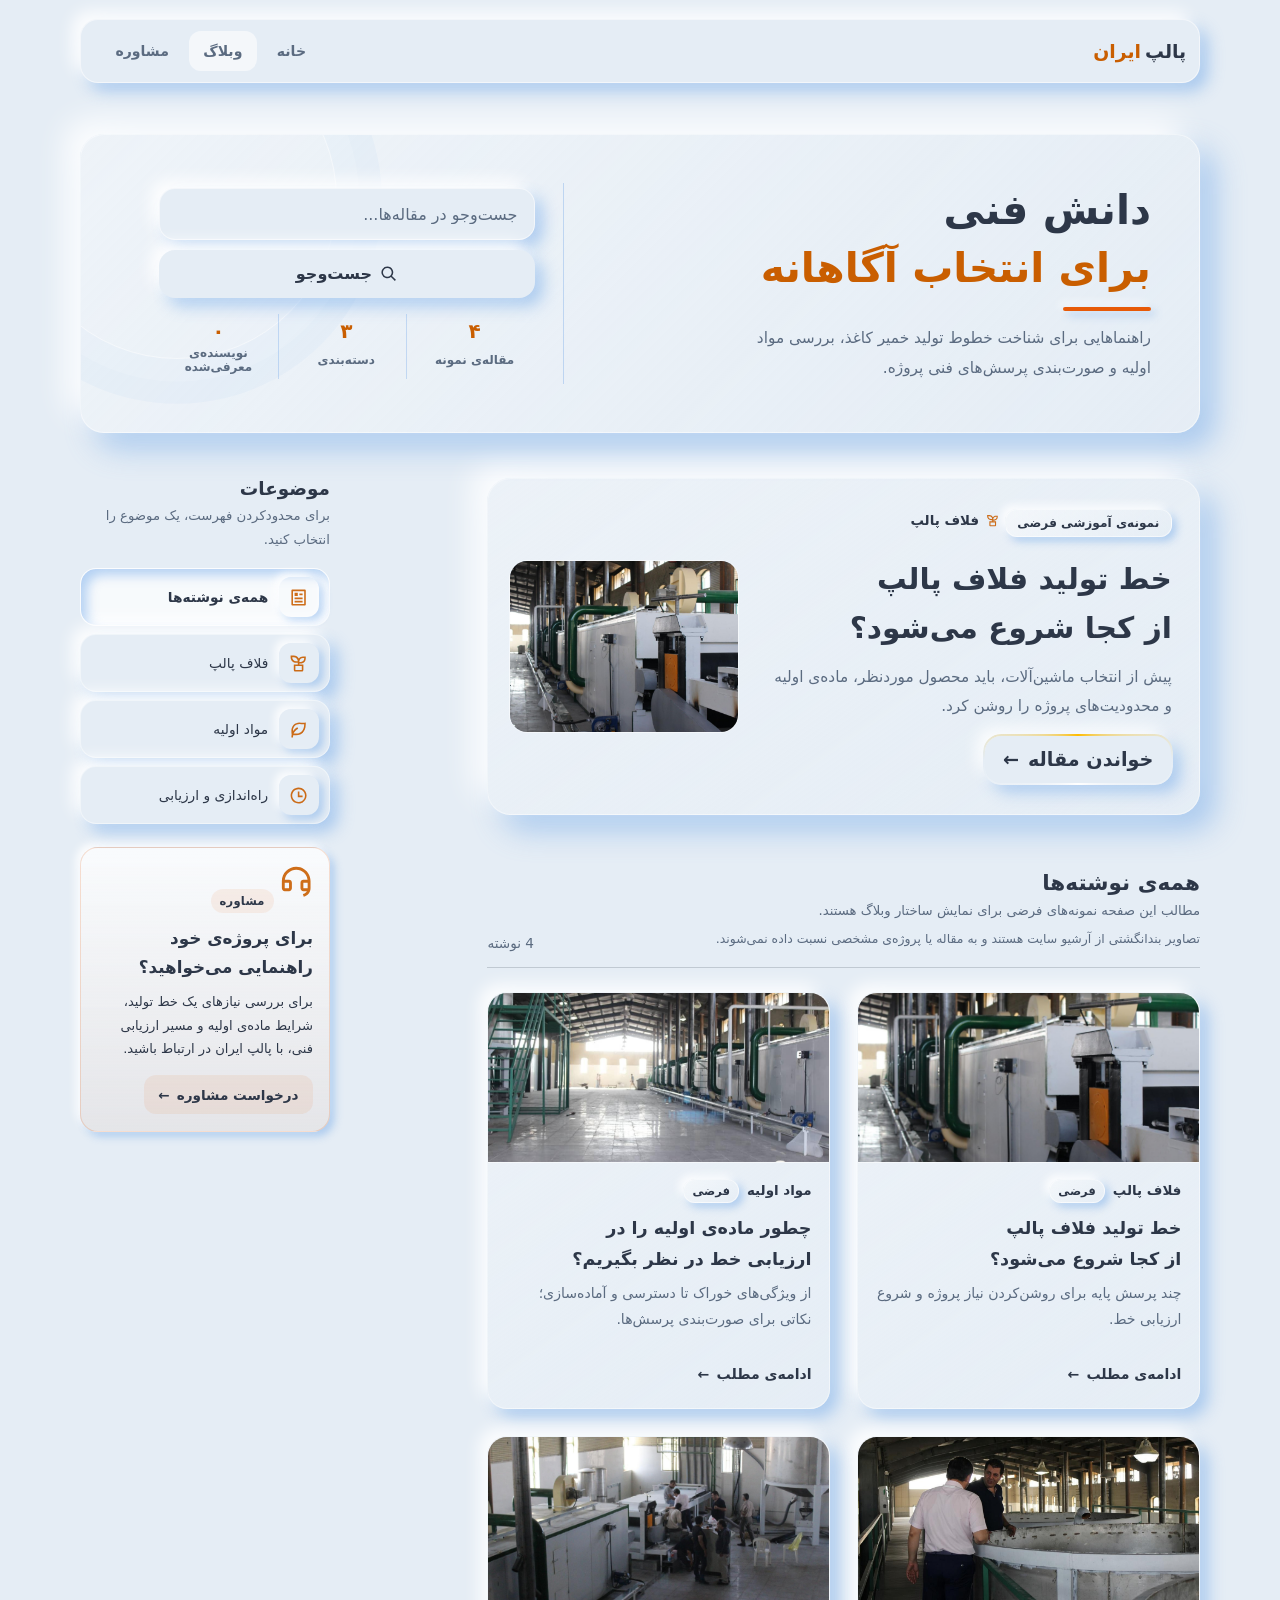
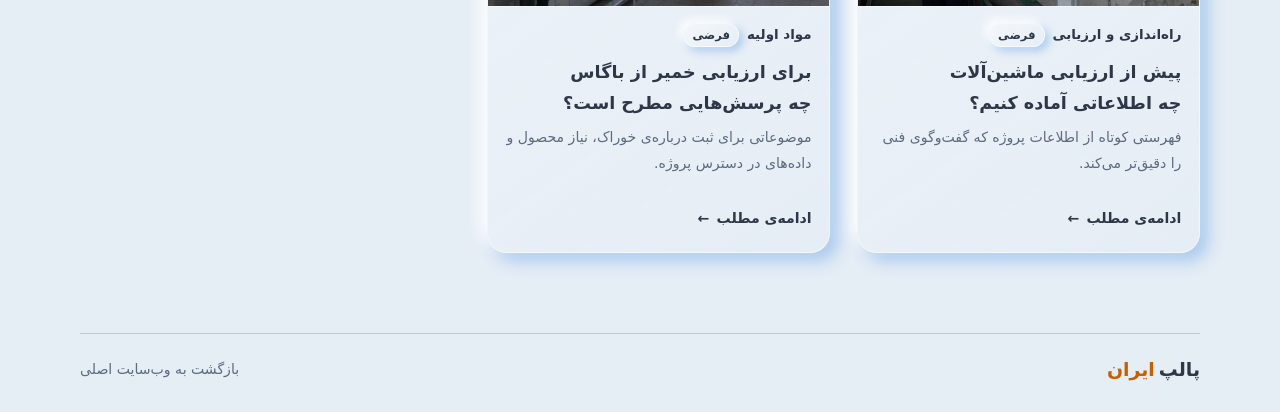
==== blogs.html @ fc4ede9d "feat(blog): hold the article column to a readable measure Accepted variant 3 from impeccable live se" ====
<!doctype html>
<html lang="fa" dir="rtl">
  <head>
    <meta charset="utf-8" />
    <meta name="viewport" content="width=device-width, initial-scale=1" />
    <meta name="theme-color" content="#e5edf5" />
    <meta
      name="description"
      content="راهنماها و نوشته‌های نمونه درباره‌ی خطوط تولید خمیر کاغذ، فلاف پالپ، ماشین‌آلات و مواد اولیه."
    />
    <title>وبلاگ | پالپ ایران</title>
    <link rel="stylesheet" href="css/styles.css" />
    <link rel="stylesheet" href="css/blog.css" />
    <script src="js/blog.js" defer></script>
  </head>
  <body class="blog-page blog-index-page">
    <a class="skip-link" href="#main-content">رفتن به محتوای اصلی</a>
    <header class="blog-header">
      <a class="blog-brand" href="index.html" aria-label="صفحه‌ی اصلی پالپ ایران">
        <span>پالپ</span><strong>ایران</strong>
      </a>
      <nav class="blog-nav" aria-label="منوی وبلاگ">
        <ul>
          <li><a href="index.html">خانه</a></li>
          <li><a href="blogs.html" aria-current="page">وبلاگ</a></li>
          <li><a href="index.html#footer-section">مشاوره</a></li>
        </ul>
      </nav>
    </header>

    <main class="blog-main" id="main-content">
        <div class="blog-shell">
          <section class="blog-hero" aria-labelledby="blog-title">
            <div class="blog-hero-copy">
              <div class="hero-lead">
                <h1 id="blog-title"><span>دانش فنی</span><strong>برای انتخاب آگاهانه</strong></h1>
                <div class="hero-rule" aria-hidden="true"></div>
                <p class="hero-deck">راهنماهایی برای شناخت خطوط تولید خمیر کاغذ، بررسی مواد اولیه و صورت‌بندی پرسش‌های فنی پروژه.</p>
              </div>
              <div class="hero-action">
                <search class="hero-well" aria-label="جست‌وجو در مقاله‌های نمونه">
                  <form id="blog-search-form" action="blogs.html#articles" method="get">
                    <label class="visually-hidden" for="article-search">جست‌وجوی عنوان، موضوع یا واژه‌ی کلیدی</label>
                    <input id="article-search" name="q" type="search" placeholder="جست‌وجو در مقاله‌ها..." autocomplete="off" aria-controls="article-rows" />
                    <button class="hero-search-submit" type="submit">
                      <svg viewBox="0 0 24 24" aria-hidden="true"><path d="M10 2a8 8 0 1 0 4.9 14.32l5.39 5.39 1.42-1.42-5.39-5.39A8 8 0 0 0 10 2Zm0 2a6 6 0 1 1 0 12 6 6 0 0 1 0-12Z"/></svg>
                      <span>جست‌وجو</span>
                    </button>
                  </form>
                </search>
                <ul class="hero-statbar" aria-label="آمار مقاله‌های نمونه">
                  <li class="hero-stat"><strong>۴</strong><span>مقاله‌ی نمونه</span></li>
                  <li class="hero-stat"><strong>۳</strong><span>دسته‌بندی</span></li>
                  <li class="hero-stat"><strong>۰</strong><span>نویسنده‌ی معرفی‌شده</span></li>
                </ul>
              </div>
            </div>
          </section>


          <div class="blog-layout">
            <div class="blog-content-column">
              <article class="featured-post">
                <div class="featured-copy">
                  <span class="sample-label">نمونه‌ی آموزشی فرضی</span>
                  <a class="post-category" href="#articles" data-category-link="fluff">
                    <svg viewBox="0 0 24 24" aria-hidden="true">
                      <path d="M5.99805 2C8.68733 2 11.0224 3.51653 12.1947 5.74104C13.372 4.08252 15.3086 3 17.498 3H20.998V5.5C20.998 9.08985 18.0879 12 14.498 12H12.998V13H17.998V20C17.998 21.1046 17.1026 22 15.998 22H7.99805C6.89348 22 5.99805 21.1046 5.99805 20V13H10.998V11H8.998C5.132 11 1.998 7.86599 1.998 4V2H5.99805ZM15.998 15H7.99805V20H15.998V15ZM18.998 5H17.498C15.0128 5 12.998 7.01472 12.998 9.5V10H14.498C16.9833 10 18.998 7.98528 18.998 5.5V5ZM5.99805 4H3.99805C3.99805 6.76142 6.23662 9 8.998 9H10.998C10.998 6.23858 8.75947 4 5.99805 4Z"/>
                    </svg>
                    فلاف پالپ
                  </a>
                  <h2>
                    <a href="blog.html?article=fluff-start">خط تولید فلاف پالپ از کجا شروع می‌شود؟</a>
                  </h2>
                  <p class="post-excerpt">
                    پیش از انتخاب ماشین‌آلات، باید محصول موردنظر، ماده‌ی اولیه و محدودیت‌های پروژه را روشن کرد.
                  </p>
                  <a class="featured-cta" href="blog.html?article=fluff-start">خواندن مقاله <span aria-hidden="true">←</span></a>
                </div>
                <img
                  class="featured-image"
                  src="media/portfolio.jpg"
                  alt="نمایی از تجهیزات صنعتی در یکی از تصاویر آرشیوی پالپ ایران"
                  width="1536"
                  height="1225"
                  fetchpriority="high"
                  decoding="async"
                />
              </article>

              <section class="article-list" id="articles" aria-labelledby="articles-title">
                <div class="list-heading">
                  <div>
                    <h2 id="articles-title">همه‌ی نوشته‌ها</h2>
                    <p>مطالب این صفحه نمونه‌های فرضی برای نمایش ساختار وبلاگ هستند.</p>
                    <p class="archive-note">تصاویر بندانگشتی از آرشیو سایت هستند و به مقاله یا پروژه‌ی مشخصی نسبت داده نمی‌شوند.</p>
                  </div>
                  <span class="result-count" id="result-count" aria-live="polite">۴ نوشته</span>
                </div>

                <div class="article-grid" id="article-rows">
                  <article class="article-card" data-category="fluff">
                    <div class="article-card-image">
                      <img src="media/portfolio.jpg" alt="" width="1536" height="1225" loading="lazy" decoding="async" />
                    </div>
                    <div class="article-card-copy">
                      <div class="card-meta"><a class="post-category" href="#articles" data-category-link="fluff">فلاف پالپ</a><span class="sample-label">فرضی</span></div>
                      <h3><a href="blog.html?article=fluff-start">خط تولید فلاف پالپ از کجا شروع می‌شود؟</a></h3>
                      <p>چند پرسش پایه برای روشن‌کردن نیاز پروژه و شروع ارزیابی خط.</p>
                      <a class="card-read-link" href="blog.html?article=fluff-start">ادامه‌ی مطلب <span aria-hidden="true">←</span></a>
                    </div>
                  </article>
                  <article class="article-card" data-category="materials">
                    <div class="article-card-image">
                      <img src="media/portfolio3.jpg" alt="" width="1080" height="720" loading="lazy" decoding="async" />
                    </div>
                    <div class="article-card-copy">
                      <div class="card-meta"><a class="post-category" href="#articles" data-category-link="materials">مواد اولیه</a><span class="sample-label">فرضی</span></div>
                      <h3><a href="blog.html?article=feedstock">چطور ماده‌ی اولیه را در ارزیابی خط در نظر بگیریم؟</a></h3>
                      <p>از ویژگی‌های خوراک تا دسترسی و آماده‌سازی؛ نکاتی برای صورت‌بندی پرسش‌ها.</p>
                      <a class="card-read-link" href="blog.html?article=feedstock">ادامه‌ی مطلب <span aria-hidden="true">←</span></a>
                    </div>
                  </article>
                  <article class="article-card" data-category="planning">
                    <div class="article-card-image">
                      <img src="media/portfolio2.jpg" alt="" width="1536" height="1024" loading="lazy" decoding="async" />
                    </div>
                    <div class="article-card-copy">
                      <div class="card-meta"><a class="post-category" href="#articles" data-category-link="planning">راه‌اندازی و ارزیابی</a><span class="sample-label">فرضی</span></div>
                      <h3><a href="blog.html?article=evaluation">پیش از ارزیابی ماشین‌آلات چه اطلاعاتی آماده کنیم؟</a></h3>
                      <p>فهرستی کوتاه از اطلاعات پروژه که گفت‌وگوی فنی را دقیق‌تر می‌کند.</p>
                      <a class="card-read-link" href="blog.html?article=evaluation">ادامه‌ی مطلب <span aria-hidden="true">←</span></a>
                    </div>
                  </article>
                  <article class="article-card" data-category="materials">
                    <div class="article-card-image">
                      <img src="media/portfolio-teamwork.jpg" alt="" width="1837" height="1225" loading="lazy" decoding="async" />
                    </div>
                    <div class="article-card-copy">
                      <div class="card-meta"><a class="post-category" href="#articles" data-category-link="materials">مواد اولیه</a><span class="sample-label">فرضی</span></div>
                      <h3><a href="blog.html?article=bagasse">برای ارزیابی خمیر از باگاس چه پرسش‌هایی مطرح است؟</a></h3>
                      <p>موضوعاتی برای ثبت درباره‌ی خوراک، نیاز محصول و داده‌های در دسترس پروژه.</p>
                      <a class="card-read-link" href="blog.html?article=bagasse">ادامه‌ی مطلب <span aria-hidden="true">←</span></a>
                    </div>
                  </article>
                </div>
                <p class="empty-results" id="empty-results" hidden>مقاله‌ای با این عبارت و موضوع پیدا نشد. عبارت جست‌وجو یا دسته‌بندی را تغییر دهید.</p>
              </section>
            </div>

            <aside class="topic-rail" aria-labelledby="topics-title">
              <h2 id="topics-title">موضوعات</h2>
              <p class="topic-intro">برای محدودکردن فهرست، یک موضوع را انتخاب کنید.</p>
              <div class="topic-options" role="group" aria-label="فیلتر موضوعی نوشته‌ها">
                <button class="topic-option is-active" type="button" data-filter="all" aria-pressed="true">
                  <span class="topic-icon"><svg viewBox="0 0 24 24" aria-hidden="true"><path d="M20 22H4C3.44772 22 3 21.5523 3 21V3C3 2.44772 3.44772 2 4 2H20C20.5523 2 21 2.44772 21 3V21C21 21.5523 20.5523 22 20 22ZM19 20V4H5V20H19ZM7 6H11V10H7V6ZM7 12H17V14H7V12ZM7 16H17V18H7V16ZM13 7H17V9H13V7Z"/></svg></span>
                  <span>همه‌ی نوشته‌ها</span>
                </button>
                <button class="topic-option" type="button" data-filter="fluff" aria-pressed="false">
                  <span class="topic-icon"><svg viewBox="0 0 24 24" aria-hidden="true"><path d="M5.99805 2C8.68733 2 11.0224 3.51653 12.1947 5.74104C13.372 4.08252 15.3086 3 17.498 3H20.998V5.5C20.998 9.08985 18.0879 12 14.498 12H12.998V13H17.998V20C17.998 21.1046 17.1026 22 15.998 22H7.99805C6.89348 22 5.99805 21.1046 5.99805 20V13H10.998V11H8.998C5.132 11 1.998 7.86599 1.998 4V2H5.99805ZM15.998 15H7.99805V20H15.998V15ZM18.998 5H17.498C15.0128 5 12.998 7.01472 12.998 9.5V10H14.498C16.9833 10 18.998 7.98528 18.998 5.5V5ZM5.99805 4H3.99805C3.99805 6.76142 6.23662 9 8.998 9H10.998C10.998 6.23858 8.75947 4 5.99805 4Z"/></svg></span>
                  <span>فلاف پالپ</span>
                </button>
                <button class="topic-option" type="button" data-filter="materials" aria-pressed="false">
                  <span class="topic-icon"><svg viewBox="0 0 24 24" aria-hidden="true"><path d="M20.998 3V5C20.998 14.6274 15.6255 19 8.99805 19L5.24077 18.9999C5.0786 19.912 4.99805 20.907 4.99805 22H2.99805C2.99805 20.6373 3.11376 19.3997 3.34381 18.2682C3.1133 16.9741 2.99805 15.2176 2.99805 13C2.99805 7.47715 7.4752 3 12.998 3C14.998 3 16.998 4 20.998 3ZM12.998 5C8.57977 5 4.99805 8.58172 4.99805 13C4.99805 13.3624 5.00125 13.7111 5.00759 14.0459C6.26198 12.0684 8.09902 10.5048 10.5019 9.13176L11.4942 10.8682C8.6393 12.4996 6.74554 14.3535 5.77329 16.9998L8.99805 17C15.0132 17 18.8692 13.0269 18.9949 5.38766C17.6229 5.52113 16.3481 5.436 14.7754 5.20009C13.6243 5.02742 13.3988 5 12.998 5Z"/></svg></span>
                  <span>مواد اولیه</span>
                </button>
                <button class="topic-option" type="button" data-filter="planning" aria-pressed="false">
                  <span class="topic-icon"><svg viewBox="0 0 24 24" aria-hidden="true"><path d="M12 22C6.47715 22 2 17.5228 2 12C2 6.47715 6.47715 2 12 2C17.5228 2 22 6.47715 22 12C22 17.5228 17.5228 22 12 22ZM12 20C16.4183 20 20 16.4183 20 12C20 7.58172 16.4183 4 12 4C7.58172 4 4 7.58172 4 12C4 16.4183 7.58172 20 12 20ZM13 12H17V14H11V7H13V12Z"/></svg></span>
                  <span>راه‌اندازی و ارزیابی</span>
                </button>
              </div>
              <label class="mobile-topic-label" for="mobile-topic-filter">انتخاب موضوع</label>
              <select class="mobile-topic-filter" id="mobile-topic-filter">
                <option value="all">همه‌ی نوشته‌ها</option>
                <option value="fluff">فلاف پالپ</option>
                <option value="materials">مواد اولیه</option>
                <option value="planning">راه‌اندازی و ارزیابی</option>
              </select>
              <section class="rail-note rail-cta" aria-labelledby="rail-cta-title">
                <svg class="rail-icon" viewBox="0 0 24 24" aria-hidden="true">
                  <path d="M22 17.0022C21.999 19.8731 19.9816 22.2726 17.2872 22.8616L16.6492 20.9476C17.8532 20.7511 18.8765 20.0171 19.4649 19H17C15.8954 19 15 18.1046 15 17V13C15 11.8954 15.8954 11 17 11H19.9381C19.446 7.05369 16.0796 4 12 4C7.92038 4 4.55399 7.05369 4.06189 11H7C8.10457 11 9 11.8954 9 13V17C9 18.1046 8.10457 19 7 19H4C2.89543 19 2 18.1046 2 17V12C2 6.47715 6.47715 2 12 2C17.5228 2 22 6.47715 22 12V12.9987V13V17V17.0013V17.0022ZM20 17V13H17V17H20ZM4 13V17H7V13H4Z"/>
                </svg>
                <span class="rail-kicker">مشاوره</span>
                <h3 id="rail-cta-title">برای پروژه‌ی خود راهنمایی می‌خواهید؟</h3>
                <p>برای بررسی نیازهای یک خط تولید، شرایط ماده‌ی اولیه و مسیر ارزیابی فنی، با پالپ ایران در ارتباط باشید.</p>
                <a class="rail-cta-link" href="index.html#footer-section">درخواست مشاوره <span aria-hidden="true">←</span></a>
              </section>
            </aside>
          </div>
        </div>
      
    </main>

    <footer class="blog-footer">
      <a class="blog-brand" href="index.html"><span>پالپ</span><strong>ایران</strong></a>
      <a href="index.html">بازگشت به وب‌سایت اصلی</a>
    </footer>
  </body>
</html>
---- css/styles.css ----
@font-face {
  font-family: "Vazirmatn Variable";
  font-style: normal;
  font-display: swap;
  font-weight: 400;
  src: url("../fonts/Vazirmatn-Regular.woff2") format("woff2");
}
@font-face {
  font-family: "Vazirmatn Variable";
  font-style: normal;
  font-display: swap;
  font-weight: 500;
  src: url("../fonts/Vazirmatn-Medium.woff2") format("woff2");
}
@font-face {
  font-family: "Vazirmatn Variable";
  font-style: normal;
  font-display: swap;
  font-weight: 600;
  src: url("../fonts/Vazirmatn-SemiBold.woff2") format("woff2");
}
@font-face {
  font-family: "Vazirmatn Variable";
  font-style: normal;
  font-display: swap;
  font-weight: 700;
  src: url("../fonts/Vazirmatn-Bold.woff2") format("woff2");
}
@font-face {
  font-family: "Vazirmatn Variable";
  font-style: normal;
  font-display: swap;
  font-weight: 800;
  src: url("../fonts/Vazirmatn-ExtraBold.woff2") format("woff2");
}

@property --ai-angle {
  syntax: "<angle>";
  initial-value: 0deg;
  inherits: false;
}

:root {
  --bg: #e5edf5;
  --shadow-dark: rgba(95, 157, 231, 0.45);
  --shadow-light: rgba(255, 255, 255, 0.9);
  --text-primary: #2d3748;
  --text-secondary: #5b6b80;
  --accent-darken: #c95e00;
  --accent: #e75a08;
  --radius: 24px;
  --transition: 0.4s ease-in-out;
  --raised: -8px -8px 16px var(--shadow-light), 8px 8px 16px var(--shadow-dark);
  --hero: -15px -15px 30px var(--shadow-light), 15px 15px 30px var(--shadow-dark);
  --subtle: -4px -4px 8px var(--shadow-light), 4px 4px 8px var(--shadow-dark);
  --pressed: inset 6px 6px 12px var(--shadow-dark), inset -6px -6px 12px var(--shadow-light);
  --pressed-deep:
    inset 10px 10px 20px var(--shadow-dark), inset -10px -10px 20px var(--shadow-light);
  --morph-open-dur: 450ms;
  --morph-close-dur: 350ms;
  --morph-ease: cubic-bezier(0.16, 1, 0.3, 1);
  --morph-close-ease: cubic-bezier(0.22, 1, 0.36, 1);
  --tl-path-len: 678;
  color-scheme: light;
  font-family: "Vazirmatn Variable", system-ui, sans-serif;
  font-size: 16px;
  font-weight: 400;
  background-color: var(--bg);
}


*,
*::before,
*::after {
  box-sizing: border-box;
}
html {
  height: 100%;
}
h1, h2, h3, p, figure {
  margin: 0;
}
img {
  max-width: 100%;
}
button,
input {
  font: inherit;
}

:focus-visible {
  outline: 2px solid var(--accent);
  outline-offset: 2px;
}

body {
  display: flex;
  flex-direction: column;
  height: 100dvh;
  timeline-scope:
    --services-track, --section-landing, --section-services, --section-products,
    --section-projects, --section-footer;
  color: var(--text-primary);
  margin: 0;
  overflow: hidden;
}

main {
  container-type: inline-size;
  container-name: main-container;
  overflow-y: scroll;
  scroll-snap-type: y proximity;
  scroll-behavior: smooth;
  display: flex;
  flex-direction: column;
  flex-wrap: nowrap;
  width: 100%;
  scrollbar-color: var(--accent-darken) transparent;
  scroll-padding-block: 3rem;
  align-items: center;
}

h1 {
  font-size: clamp(2.4rem, 4vw, 3.75rem);
  line-height: 1.2;
  text-wrap: balance;
}

h2 {
  font-size: clamp(2.2rem, 2.8vw, 4.1rem);
  text-align: center;
  text-wrap: balance;
}

h3 {
  font-size: 1.07rem;
  margin-bottom: 0;
  color: var(--text-primary);
  font-weight: 700;
}

p {
  line-height: 1.9;
  color: var(--text-secondary);
  text-wrap: pretty;
  font-size: 0.95rem;
}


header {
  position: fixed;
  top: 1.3rem;
  left: 50%;
  transform: translateX(-50%);
  z-index: 10;
}

nav {
  display: flex;
  background-color: var(--bg);
  border-radius: 40px;
  box-shadow: var(--raised);
  border: 2px solid rgba(255, 255, 255, 0.4);
  align-items: center;
  padding: 0.3rem 0.6rem;
}
nav ul {
  display: flex;
  list-style: none;
  margin: 0;
  padding: 0;
  gap: 0.25rem;
}

nav a {
  text-decoration: none;
  color: var(--text-secondary);
  white-space: nowrap;
  font-weight: bold;
  font-size: 0.85rem;
  padding: 0.6rem 1.2rem;
  border-radius: 30px;
  transition: var(--transition);
  display: block;
  position: relative;
}
nav a:hover,
nav a:focus-visible {
  color: var(--accent-darken);
  background: rgba(255, 255, 255, 0.45);
  box-shadow: inset 0 0 0 1px rgba(255, 255, 255, 0.35);
}

#landing {
  view-timeline-name: --section-landing;
}
#services {
  view-timeline-name: --section-services;
}
#products {
  view-timeline-name: --section-products;
}
#footer-section {
  view-timeline-name: --section-footer;
}

@supports (animation-timeline: view()) {
  nav a {
    animation: nav-active 1s linear both;
    animation-timeline: var(--section-timeline);
    animation-range: entry 45% exit 0%;
  }
}

@keyframes nav-active {
  0% {
    color: var(--text-secondary);
    box-shadow: none;
  }
  1% {
    color: var(--accent);
    box-shadow: var(--pressed);
  }
  99% {
    color: var(--accent);
    box-shadow: var(--pressed);
  }
  100% {
    color: var(--text-secondary);
    box-shadow: none;
  }
}

main > section,
main > footer {
  display: flex;
  width: min(92vw, 980px);
  scroll-snap-align: start;
  box-sizing: border-box;
  gap: 2.8rem;
  min-height: 100svh;
  padding: 3rem 1.8rem 2.5rem;
  margin: 0 auto;
  flex-shrink: 0;
  content-visibility: auto;
  contain-intrinsic-size: auto 100svh;
  align-items: center;
  flex-direction: column;
}

#footer-section {
  min-height: fit-content;
  margin-top: 4rem;
  margin-bottom: 4rem;
  display: flex;
}

.accent-text {
  color: var(--accent);
}

.btn {
  background-color: var(--bg);
  color: var(--text-primary);
  border: 2px solid rgb(255 255 255 / 15%);
  padding: 0.8rem 1.2rem;
  border-radius: 18px;
  box-shadow: var(--raised);
  font-weight: 600;
  cursor: pointer;
  display: inline-flex;
  text-decoration: none;
  font-family: inherit;
  font-size: 0.95em;
  width: fit-content;
  justify-content: center;
  white-space: nowrap;
  align-items: center;
  transition:
    transform var(--transition),
    box-shadow var(--transition),
    background-color var(--transition),
    color var(--transition);
}
.btn:hover,
.btn:focus-visible {
  color: var(--accent-darken);
  background: linear-gradient(180deg, rgba(255,255,255,0.72), rgba(229,237,245,0.96));
  transform: translateY(-2px);
}
.btn:active,
.btn:focus {
  box-shadow: var(--pressed);
  transform: translateY(0);
}

.landing-headline {
  display: flex;
  flex-direction: column;
  align-items: center;
  gap: 0.75rem;
  width: 100%;
  text-align: center;
  margin: 0 0 1.5rem 0;
}
.fixed-part {
  display: block;
  width: 100%;
  text-align: center;
  color: var(--text-primary);
  font-weight: 800;
  font-size: clamp(1.7rem, 4vw, 3.2rem);
  line-height: 1.3;
  text-wrap: balance;
}
.dynamic-part-wrapper {
  display: grid;
  width: 100%;
  min-width: 0;
  place-items: center;
}
.dynamic-text-item {
  grid-area: 1 / 1;
  width: 100%;
  color: var(--accent);
  font-weight: 800;
  font-size: clamp(1.25rem, 3vw, 2.2rem);
  opacity: 0;
  animation: text-rotate 12.6s infinite cubic-bezier(0.16, 1, 0.3, 1);
  line-height: 1.5;
  text-align: center;
  text-wrap: balance;
}
.dynamic-text-item:nth-child(1) {
  animation-delay: 0s;
}
.dynamic-text-item:nth-child(2) {
  animation-delay: 4.2s;
}
.dynamic-text-item:nth-child(3) {
  animation-delay: 8.4s;
}

@keyframes text-rotate {
  0% {
    opacity: 0;
    transform: translateY(15px) scale(0.92);
  }
  4% {
    opacity: 1;
    transform: translateY(0) scale(1);
  }
  29.33% {
    opacity: 1;
    transform: translateY(0) scale(1);
  }
  33.33% {
    opacity: 0;
    transform: translateY(-15px) scale(0.92);
  }
  100% {
    opacity: 0;
    transform: translateY(15px) scale(0.92);
  }
}

#landing {
  position: relative;
  isolation: isolate;
  width: 100%;
  min-height: 100svh;
  padding: 5vw 1.25rem 1.5rem;
  justify-content: center;
}
.hero-background {
  position: absolute;
  z-index: 0;
  top: 0;
  right: 0;
  width: auto;
  height: auto;
  max-width: 100vw;
  max-height: 100dvh;
  object-fit: contain;
  object-position: top right;
  pointer-events: none;

}
@media (max-width: 760px) {
  .hero-background {
    top: 15%;
  }
}
#landing .hero-logo,
#landing .hero-text {
  position: relative;
  z-index: 1;
}
.hero-stage {
  position: relative;
  z-index: 1;
  width: min(100%, 660px);
  max-width: 100%;
  min-width: 0;
  display: flex;
  flex-direction: column;
  align-items: center;
  gap: 1.5rem;
  justify-content: flex-end;
  height: 100%;
  padding-block: 2.5rem 1rem;
}
#landing .hero-logo {
  width: min(56vw, 230px);
  height: auto;
  object-fit: contain;
}
.hero-stage .hero-text {
  position: static;
  flex: none;
  width: 100%;
  min-width: 0;
  gap: 1rem;
  padding: 0;
}
#landing .landing-headline {
  margin: 0;
  gap: 0.45rem;
  min-width: 0;
}
#landing .fixed-part {
  font-size: clamp(1.28rem, 5.4vw, 2.05rem);
  line-height: 1.35;
}
#landing .dynamic-text-item {
  font-size: clamp(0.98rem, 4.15vw, 1.35rem);
  line-height: 1.45;
}
#landing .actions {
  width: 100%;
  min-width: 0;
}
#landing .actions .btn {
  padding: 0.72rem 0.9rem;
  font-size: 0.92rem;
}
.hero-text {
  display: flex;
  gap: 3rem;
  flex-direction: column;
  justify-content: center;
}
.hero-text .actions {
  gap: 0.7rem;
  display: flex;
  flex-wrap: wrap;
  justify-content: center;
}
@media (min-width: 900px) {
  #landing .hero-stage {
    width: min(100%, 680px);
  }
  #landing .hero-logo {
    width: 270px;
  }
  #landing .fixed-part {
    font-size: 2.35rem;
  }
  #landing .dynamic-text-item {
    font-size: 1.45rem;
  }
}

.products-grid {
  display: flex;
  gap: 2rem;
  width: 100%;
  flex-wrap: wrap;
  justify-content: center;
  align-items: stretch;
}
.product-card {
  padding: 0 0 2rem;
  border-radius: var(--radius);
  box-shadow: var(--raised);
  transition: transform var(--transition), box-shadow var(--transition);
  text-align: center;
  display: flex;
  flex-direction: column;
  align-items: center;
  cursor: pointer;
  border: 1px solid rgba(255, 255, 255, 0.3);
  position: relative;
  max-width: 280px;
  flex: 280px;
  align-content: center;
  justify-content: space-between;
  content-visibility: auto;
  contain-intrinsic-size: 500px;
  gap: 1rem;
}
.product-card:hover,
.product-card:focus-within {
  transform: translateY(-4px);
  box-shadow: var(--hero);
}
.product-icon {
  width: 100%;
  height: auto;
  margin: 0;
  display: flex;
  align-items: center;
  justify-content: center;
  border-radius: 22px;
  overflow: hidden;
  border: 2px #e5edf5 solid;
}
.product-icon img {
  width: 100%;
  height: 100%;
  object-fit: cover;
}

.product-cta {
  position: relative;
  isolation: isolate;
  display: inline-flex;
  align-items: center;
  justify-content: center;
  padding: 0.8rem 1.6rem;
  border-radius: 16px;
  background-color: var(--bg);
  box-shadow: var(--raised);
  transition:
    background-color var(--transition),
    color var(--transition),
    transform var(--transition);
  cursor: pointer;
  color: var(--text-primary);
  font-family: inherit;
  font-weight: 700;
  font-size: 0.92rem;
  overflow: visible;
  border: none;
}
.product-cta::before {
  content: "";
  position: absolute;
  inset: -1.5px;
  padding: 2px;
  border-radius: 19px;
  background: conic-gradient(
    from var(--ai-angle),
    #ffbc00 0deg,
    rgb(229 237 245) 90deg,
    #ffffff 180deg,
    #e5edf5 270deg,
    #ffbc00 360deg
  );
  mask:
    linear-gradient(#fff 0 0) content-box,
    linear-gradient(#fff 0 0);
  mask-composite: exclude;
  z-index: -1;
  animation: rotate-border 5s linear infinite;
}
.product-cta:hover,
.product-cta:focus {
  background-color: var(--accent);
  color: white;
}
.product-cta:active {
  box-shadow: var(--pressed);
  transform: translateY(2px);
}

@keyframes rotate-border {
  to {
    --ai-angle: 360deg;
  }
}

.footer-card {
  padding: 2rem 1rem;
  border-radius: 40px;
  box-shadow: var(--pressed-deep);
  text-align: center;
  border: 1px solid rgba(255, 255, 255, 0.5);
}
.newsletter {
  display: flex;
  gap: 1.5rem;
  max-width: 500px;
  margin: 2rem auto;
  justify-content: center;
  align-items: center;
  flex-wrap: wrap;
  width: 100%;
}
.newsletter input {
  flex: 1;
  padding: 0.9rem 1.5rem;
  border-radius: 18px;
  border: none;
  background: var(--bg);
  box-shadow: var(--pressed);
  outline: none;
  transition: var(--transition);
  field-sizing: content;
  font-family: inherit;
}
.newsletter input:focus {
  box-shadow: var(--pressed-deep);
}

.contact-info-card {
  display: flex;
  gap: 1.4rem;
  flex-wrap: wrap;
  align-items: flex-start;
  justify-content: space-evenly;
  width: min(100%, 600px);
}

.contact-item {
  display: flex;
  gap: 0.7rem;
  color: var(--text-primary);
  text-decoration: none;
  font-size: 0.92rem;
  font-weight: 500;
  transition: var(--transition);
  padding: 0.4rem 0.8rem;
  border-radius: 14px;
  white-space: nowrap;
  max-width: 150px;
  flex-wrap: wrap;
  justify-content: space-evenly;
}
.contact-item:hover {
  color: var(--accent);
  box-shadow: var(--subtle);
}

.contact-icon {
  width: 40px;
  height: 40px;
  border-radius: 12px;
  display: flex;
  box-shadow: var(--subtle);
  color: var(--accent);
  justify-content: center;
  align-items: center;
}

.contact-label {
  font-size: 0.72rem;
  color: var(--text-secondary);
  display: block;
  line-height: 2;
}
.contact-value {
  font-size: 0.92rem;
  color: var(--text-primary);
  font-weight: 600;
  line-height: 1.4;
  direction: ltr;
  display: block;
  text-decoration: none;
}

.social-links {
  display: flex;
  gap: 2rem;
  /* margin: 1.5rem auto 0.5rem; */
  list-style: none;
  padding: 0;
}
.social-btn {
  width: 60px;
  height: 60px;
  border-radius: 50%;
  display: flex;
  align-items: center;
  justify-content: center;
  box-shadow: var(--raised);
  color: var(--text-secondary);
  transition: var(--transition);
  text-decoration: none;
}
.social-btn:hover,
.social-btn:focus {
  box-shadow: var(--pressed);
  color: var(--accent);
  transform: scale(0.9);
}

#ai-agent-btn {
  position: fixed;
  bottom: 2rem;
  left: 2rem;
  width: 55px;
  height: 55px;
  border-radius: 50%;
  background-color: var(--bg);
  box-shadow: var(--raised);
  border: 1px solid rgba(255, 255, 255, 0.4);
  z-index: 999;
  display: grid;
  place-items: center;
  cursor: pointer;
  padding: 0;
  margin: 0;
  outline: none;
  transition: transform 0.2s ease;
}
#ai-agent-btn::before {
  content: "";
  position: absolute;
  inset: -2px;
  padding: 2.5px;
  border-radius: inherit;
  background: conic-gradient(
    from var(--ai-angle),
    #ffbc00 0deg,
    rgb(229 237 245) 90deg,
    #ffffff 180deg,
    #e5edf5 270deg,
    #ffbc00 360deg
  );
  mask:
    linear-gradient(#fff 0 0) content-box,
    linear-gradient(#fff 0 0);
  mask-composite: exclude;
  animation: rotate-border 5s linear infinite;
  z-index: -1;
  pointer-events: none;
}
#ai-agent-btn:hover {
  transform: scale(1.05);
}
#ai-agent-btn:active {
  box-shadow: var(--pressed);
  transform: scale(0.95);
}

.services-layout {
  view-timeline: --services-track block;
  display: flex;
  flex-direction: row;
  align-items: flex-start;
  width: min(100%, 820px);
  gap: 1.75rem;
  justify-content: center;
  position: relative;
}
.services-timeline {
  width: 60px;
  flex-shrink: 0;
  position: sticky;
  top: max(15svh, 100px);
}
.services-cards {
  flex: 1;
  display: flex;
  flex-direction: column;
  gap: 0;
  max-width: 600px;
  padding: 0;
}
.service-item {
  min-height: 160px;
  display: flex;
  align-items: center;
  box-sizing: border-box;
  scroll-snap-align: center;
}
.service-card-new {
  background: var(--bg);
  border-radius: 20px;
  box-shadow: var(--raised);
  border: 1px solid rgba(255, 255, 255, 0.4);
  padding: 1.2rem 1.4rem;
  transition:
    box-shadow var(--transition),
    transform var(--transition);
  width: 100%;
}
.service-card-new:hover {
  box-shadow: var(--hero);
  transform: translateX(-3px);
}
.service-card-new h3 {
  margin: 0 0 0.35rem;
  font-size: 1.12rem;
  font-weight: 800;
}
.service-card-new p {
  margin: 0;
  font-size: 0.92rem;
  line-height: 1.8;
  padding: 0;
  color: var(--text-secondary);
}

.timeline-svg {
  width: 60px;
  height: 800px;
  display: block;
  overflow: visible;
}
.timeline-liquid {
  stroke-dasharray: var(--tl-path-len);
  stroke-dashoffset: var(--tl-path-len);
}
.tl-icon {
  opacity: 1;
  transform: scale(0.72);
  transform-box: fill-box;
  transform-origin: center;
  will-change: transform, opacity;
}

@supports ((animation-timeline: view()) and (animation-range: entry)) {
  .service-item {
    animation: elegant-reveal cubic-bezier(0.16, 1, 0.3, 1) both;
    animation-timeline: view();
    animation-range: entry 25% cover 45%;
  }
  .timeline-liquid {
    animation: liquid-draw linear both;
    animation-timeline: --services-track;
    animation-range: entry 15% cover 65%;
    will-change: stroke-dashoffset;
  }
}

@supports not ((animation-timeline: view()) and (animation-range: entry)) {
  .timeline-liquid {
    stroke-dashoffset: 0;
  }
  .service-item {
    opacity: 1;
    transform: none;
  }
}

@keyframes elegant-reveal {
  from {
    opacity: 0;
    transform: translateY(60px) scale(0.92);
    filter: blur(8px);
  }
  to {
    opacity: 1;
    transform: translateY(0) scale(1);
    filter: blur(0);
  }
}
@keyframes liquid-draw {
  0% {
    stroke-dashoffset: var(--tl-path-len);
  }
  100% {
    stroke-dashoffset: 0;
  }
}

@container main-container (max-width: 900px) {
  .services-layout {
    gap: 0.8rem;
  }
  .services-timeline {
    width: 60px;
  }
  .service-item {
    min-height: 160px;
  }
  .service-card-new {
    padding: 0.8rem 1rem;
  }
  .service-card-new h3 {
    font-size: 0.95rem;
    margin-bottom: 0.25rem;
  }
  .service-card-new p {
    font-size: 0.75rem;
    line-height: 1.5;
  }
  .newsletter {
    flex-direction: column;
  }
  .contact-info-card {
    /* flex-direction: column; */
    /* align-items: center; */
    /* gap: 1rem; */
    /* padding: 1.5rem; */
  }
}


.visually-hidden {
  position: absolute;
  width: 1px;
  height: 1px;
  padding: 0;
  margin: -1px;
  overflow: hidden;
  clip: rect(0, 0, 0, 0);
  white-space: nowrap;
  border: 0;
  pointer-events: none;
}
.fade-up {
  opacity: 0;
  transform: translateY(30px);
  animation: reveal both;
  animation-timeline: view();
  animation-range: entry 10% cover 30%;
}
@keyframes reveal {
  to {
    opacity: 1;
    transform: translateY(0);
  }
}


@media (prefers-reduced-motion: reduce) {
  *,
  *::before,
  *::after {
    animation-duration: 0.01ms !important;
    animation-iteration-count: 1 !important;
    transition-duration: 0.01ms !important;
  }
  .timeline-liquid {
    stroke-dashoffset: 0;
  }
  .tl-icon {
    transform: scale(0.72) !important;
  }
  ::view-transition-group(*),
  ::view-transition-old(*),
  ::view-transition-new(*) {
    animation: none !important;
  }
}

#projects {
  view-timeline-name: --section-projects;
}
.section-lead {
  margin: -0.6rem 0 0;
  text-align: center;
  max-width: 38rem;
}

.section-foot {
  display: flex;
  flex-direction: column;
  align-items: center;
  gap: 1rem;
  width: 100%;
}
.statbar {
  display: flex;
  flex-wrap: wrap;
  justify-content: center;
  background: linear-gradient(180deg, rgba(255,255,255,0.35), rgba(229,237,245,0.8));
  border-radius: 40px;
  box-shadow: var(--raised);
  border: 2px solid rgba(255, 255, 255, 0.4);
  padding: 0.35rem;
}
.stat {
  padding: 0.45rem 1.05rem;
  text-align: center;
}
.stat strong {
  display: block;
  color: var(--accent);
  font-size: 1.15rem;
  font-weight: 800;
}
.stat span {
  display: block;
  color: var(--text-secondary);
  font-size: 0.78rem;
  font-weight: 600;
}

.project-showcase {
  width: 100%;
}
.showcase-heading {
  display: flex;
  align-items: baseline;
  justify-content: space-between;
  gap: 1rem;
  margin-block-end: 0.8rem;
}
.showcase-heading h3 {
  font-size: 1.2rem;
  font-weight: 800;
}
.showcase-heading p {
  margin: 0;
  padding: 0;
  font-size: 0.82rem;
}
.project-gallery {
  display: flex;
  flex-wrap: wrap;
  gap: 1rem;
  align-items: stretch;
}
.project-photo {
  position: relative;
  flex: 1 1 0;
  min-height: 190px;
  margin: 0;
  overflow: hidden;
  border-radius: 20px;
  background: var(--bg);
  box-shadow: var(--raised);
  isolation: isolate;
}
.project-photo:nth-child(1) {
  flex-basis: 100%;
  min-height: 350px;
}
.project-photo:nth-child(2),
.project-photo:nth-child(3) {
  flex-basis: calc(50% - 0.5rem);
  min-height: 220px;
}
.project-photo img {
  position: absolute;
  inset: 0;
  width: 100%;
  height: 100%;
  object-fit: cover;
  transition: transform 0.45s ease;
}
.project-photo:hover img {
  transform: scale(1.035);
}
.proof-grid {
  display: flex;
  flex-wrap: nowrap;
  gap: 1rem;
  width: 100%;
}
.proof-card {
  flex: 1 1 0;
  display: flex;
  flex-direction: column;
  align-items: center;
  gap: 0.8rem;
  background: linear-gradient(180deg, rgba(255,255,255,0.42), rgba(229,237,245,0.9));
  border-radius: var(--radius);
  box-shadow: var(--raised);
  border: 1px solid rgba(255, 255, 255, 0.35);
  padding: 0.9rem 0.8rem 1rem;
  text-align: center;
  transition: transform var(--transition), box-shadow var(--transition);
  min-width: 0;
}
.proof-card:hover {
  transform: translateY(-3px);
  box-shadow: var(--hero);
}
.proof-well {
  background: rgba(255,255,255,0.35);
  box-shadow: inset 0 0 0 1px rgba(255,255,255,0.4), var(--pressed);
  border-radius: 18px;
  width: min(100%, 150px);
  max-width: 150px;
  aspect-ratio: 1;
  display: flex;
  align-items: center;
  justify-content: center;
  overflow: hidden;
  padding: 0.5rem;
}
.proof-grid img {
  display: block;
  width: 100%;
  height: 100%;
  object-fit: contain;
  object-position: center;
  border-radius: 12px;
}
.proof-card h3 {
  margin: 0;
  font-size: 1.02rem;
  font-weight: 800;
}
.proof-card p {
  margin: 0;
  padding: 0;
  font-size: 0.82rem;
  line-height: 1.7;
  color: var(--text-secondary);
}
@media (max-width: 640px) {
  .proof-grid {
    flex-direction: column;
    flex-wrap: nowrap;
  }
  .proof-card {
    width: 100%;
    max-width: none;
    gap: 0.6rem;
  }
  .proof-well {
    max-width: 110px;
    width: 110px;
  }
}

.consult-backdrop {
  position: fixed;
  inset: 0;
  z-index: 1000;
  background: rgba(45, 55, 72, 0.28);
  display: grid;
  place-items: center;
  padding: 1.2rem;
}
.consult-panel {
  width: min(100%, 400px);
  background: var(--bg);
  border-radius: 24px;
  box-shadow: var(--hero);
  border: 1px solid rgba(255, 255, 255, 0.5);
  padding: 1.3rem 1.3rem 1.4rem;
  position: relative;
}
.consult-panel h3 {
  margin: 0 0 0.4rem;
  font-size: 1.15rem;
  text-align: center;
}
.consult-panel p {
  text-align: center;
  margin: 0 0 0.9rem;
}
.consult-close {
  position: absolute;
  top: 0.7rem;
  left: 0.7rem;
  width: 34px;
  height: 34px;
  border: none;
  border-radius: 50%;
  background: var(--bg);
  box-shadow: var(--subtle);
  color: var(--text-secondary);
  font-family: inherit;
  font-size: 1rem;
}
.consult-links {
  display: flex;
  flex-direction: column;
  gap: 0.55rem;
}
.consult-links a {
  text-decoration: none;
  justify-content: center;
  width: 100%;
}

header {
}
nav {
  max-width: 100%;
}
nav ul {
  max-width: 100%;
}

@container main-container (max-width: 760px) {

  .proof-grid {
    grid-template-columns: 1fr;
  }
  .proof-card {
    display: grid;
    grid-template-columns: minmax(110px, 0.7fr) 1fr;
    column-gap: 0.85rem;
    align-items: center;
    text-align: start;
  }
  .proof-well {
    grid-row: span 2;
    height: 130px;
  }
  .proof-card h3 {
    align-self: end;
    margin-block-start: 0;
  }
  .proof-card p {
    align-self: start;
    padding-inline: 0;
  }
  nav a {
    padding: 0.45rem 0.62rem;
    font-size: 0.74rem;
  }
}

@media (max-width: 760px) {
  #projects {
    padding-block-start: 5.5rem;
  }
  .showcase-heading {
    align-items: flex-start;
    flex-direction: column;
    gap: 0.15rem;
  }
  nav a {
    padding: 0.45rem 0.55rem;
    font-size: 0.72rem;
  }
  .stat {
    padding: 0.4rem 0.7rem;
  }
}


@supports not (animation-timeline: view()) {
  .fade-up {
    opacity: 1;
    transform: none;
    animation: none;
  }
}

button:not(:disabled),
[role="button"]:not(:disabled) {
  cursor: pointer;
}


.consult-links .btn {
  width: 100%;
  justify-content: center;
}
#consult-lead[hidden],
#consult-dialog[hidden] {
  display: none;
}
#ai-agent-btn {
  isolation: isolate;
}
---- css/blog.css ----
.blog-page {
  display: block;
  height: auto;
  min-height: 100svh;
  overflow-x: hidden;
  overflow-y: auto;
  background: var(--bg);
  scroll-behavior: smooth;
}

.blog-page .btn:hover,
.blog-page .btn:focus-visible {
  color: var(--text-primary);
  background: rgba(255, 255, 255, 0.72);
}

.blog-page header {
  position: static;
  inset: auto;
  transform: none;
  z-index: auto;
}

.blog-page :focus-visible {
  outline: 3px solid var(--accent-darken);
  outline-offset: 3px;
}

.skip-link {
  position: absolute;
  inset-block-start: 0.5rem;
  inset-inline-start: 0.5rem;
  z-index: 20;
  padding: 0.65rem 1rem;
  border-radius: 10px;
  background: var(--text-primary);
  color: white;
  transform: translateY(-150%);
}

.skip-link:focus {
  transform: translateY(0);
}

.blog-header {
  position: relative;
  inset: auto;
  top: auto;
  left: auto;
  z-index: 2;
  display: flex;
  width: min(1120px, calc(100% - 2rem));
  min-height: 64px;
  align-items: center;
  justify-content: space-between;
  margin: 1.2rem auto 0;
  padding: 0.45rem 0.8rem 0.45rem 1.25rem;
  border: 1px solid rgba(255, 255, 255, 0.55);
  border-radius: 18px;
  background: var(--bg);
  box-shadow: var(--raised);
  transform: none;
}

.blog-brand {
  display: inline-flex;
  align-items: center;
  gap: 0.25rem;
  color: var(--text-primary);
  font-size: 1.18rem;
  font-weight: 800;
  text-decoration: none;
  white-space: nowrap;
}

.blog-brand strong {
  color: var(--accent-darken);
}

.blog-nav {
  display: block;
  padding: 0;
  border: 0;
  border-radius: 0;
  background: transparent;
  box-shadow: none;
}

.blog-nav ul {
  display: flex;
  align-items: center;
  gap: 0.35rem;
  padding: 0;
  margin: 0;
  list-style: none;
}

.blog-nav a {
  display: inline-flex;
  min-height: 40px;
  align-items: center;
  padding: 0.45rem 0.9rem;
  border-radius: 12px;
  color: var(--text-secondary);
  font-size: 0.88rem;
  font-weight: 600;
  text-decoration: none;
  transition: color 180ms ease, background-color 180ms ease;
}

.blog-nav a:hover,
.blog-nav a[aria-current="page"] {
  color: var(--accent-darken);
  background: rgba(255, 255, 255, 0.58);
}

.blog-main {
  display: block;
  width: 100%;
  min-height: 0;
  overflow: visible;
  scroll-snap-type: none;
  scroll-behavior: auto;
}

.blog-shell {
  width: min(1120px, calc(100% - 2rem));
  margin-inline: auto;
  padding-block: 3.2rem 5rem;
}

.blog-page h1,
.blog-page h2,
.blog-page h3 {
  color: var(--text-primary);
  text-align: start;
  text-wrap: balance;
}

.blog-page p {
  font-size: 0.96rem;
}

.blog-hero .hero-stat strong {
  font-size: 1.25rem;
}

.blog-heading {
  max-width: 54rem;
  margin-block-end: 2rem;
}

.blog-heading h1 {
  margin: 0 0 0.5rem;
  font-size: clamp(2rem, 3vw, 2.75rem);
  font-weight: 800;
  line-height: 1.4;
}

.blog-heading > p {
  max-width: 62ch;
  margin: 0;
  color: var(--text-secondary);
  line-height: 1.9;
}

.blog-layout {
  display: grid;
  grid-template-columns: minmax(0, 1fr) 250px;
  align-items: start;
  gap: 3.4rem;
}

.blog-content-column {
  min-width: 0;
  max-width: 70ch;
}

.featured-post {
  display: grid;
  grid-template-columns: minmax(0, 1fr) minmax(230px, 34%);
  align-items: center;
  gap: 1.7rem;
  padding: 1.15rem;
  border-radius: 18px;
  background: var(--bg);
  box-shadow: var(--raised);
}

.featured-copy {
  padding: 0.6rem 0.4rem;
}

.sample-label {
  width: fit-content;
  margin: 0 0 0.75rem;
  padding: 0.25rem 0.65rem;
  border-radius: 8px;
  background: rgba(231, 90, 8, 0.1);
  color: var(--accent-darken) !important;
  font-size: 0.78rem !important;
  font-weight: 700;
}

.post-category {
  display: inline-flex;
  margin: 0;
  color: var(--accent-darken);
  font-size: 0.84rem;
  font-weight: 700;
  text-decoration: none;
  align-items: center;
  gap: 0.45rem;
}

.post-category svg,
.topic-option svg,
.rail-icon {
  width: 1em;
  height: 1em;
  flex: 0 0 auto;
  fill: currentColor;
  opacity: 0.9;
}

.featured-post h2 {
  margin: 0.35rem 0 0.65rem;
  font-size: clamp(1.35rem, 2.1vw, 1.75rem);
  font-weight: 800;
  line-height: 1.65;
}

.featured-post h2 a,
.article-row h3 a {
  color: inherit;
  text-decoration: none;
  text-decoration-color: var(--accent);
  text-decoration-thickness: 2px;
  text-underline-offset: 0.22em;
}

.featured-post h2 a:hover,
.article-row h3 a:hover {
  color: var(--accent-darken);
  text-decoration: underline;
}

.post-excerpt {
  max-width: 58ch;
  margin: 0;
  color: var(--text-secondary);
  line-height: 1.9;
}

.text-link {
  display: inline-flex;
  min-height: 42px;
  align-items: center;
  gap: 0.5rem;
  margin-block-start: 0.8rem;
  color: var(--accent-darken);
  font-weight: 700;
  text-decoration: none;
}

.text-link:hover {
  text-decoration: underline;
  text-underline-offset: 0.25em;
}

.featured-image {
  display: block;
  width: 100%;
  height: auto;
  aspect-ratio: 4 / 3;
  border-radius: 14px;
  object-fit: cover;
}

.article-list {
  margin-block-start: 3rem;
  scroll-margin-block-start: 1.5rem;
}

.list-heading {
  display: flex;
  align-items: end;
  justify-content: space-between;
  gap: 1rem;
  padding-block-end: 1rem;
  border-block-end: 1px solid rgba(45, 55, 72, 0.2);
}

.list-heading h2 {
  margin: 0 0 0.2rem;
  font-size: 1.35rem;
  font-weight: 800;
}

.list-heading p {
  margin: 0;
  color: var(--text-secondary);
  font-size: 0.83rem;
}

.archive-note {
  margin-block-start: 0.25rem !important;
  font-size: 0.78rem !important;
}

.result-count {
  flex: 0 0 auto;
  color: var(--text-secondary);
  font-size: 0.85rem;
}

.article-row {
  padding: 1.15rem 0.25rem 1.3rem;
  border-block-end: 1px solid rgba(45, 55, 72, 0.16);
}

.row-meta {
  display: flex;
  flex-wrap: wrap;
  align-items: center;
  gap: 0.8rem;
  margin: 0 0 0.35rem !important;
  color: var(--text-secondary);
  font-size: 0.78rem !important;
}

.row-meta > span {
  padding-inline-start: 0.8rem;
  border-inline-start: 1px solid rgba(45, 55, 72, 0.24);
}

.article-row h3 {
  margin: 0 0 0.25rem;
  font-size: 1.1rem;
  font-weight: 700;
  line-height: 1.7;
}

.article-row > p:last-child {
  margin: 0;
  color: var(--text-secondary);
  font-size: 0.88rem;
  line-height: 1.8;
}

.empty-results {
  padding-block: 1.5rem;
  color: var(--text-secondary);
}

.topic-rail {
  position: sticky;
  top: 1.25rem;
  padding: 1.2rem;
  border-radius: 18px;
  background: var(--bg);
  box-shadow: var(--raised);
}

.topic-rail h2 {
  margin: 0;
  font-size: 1.15rem;
  font-weight: 800;
}

.topic-intro {
  margin: 0.35rem 0 1rem;
  color: var(--text-secondary);
  font-size: 0.83rem !important;
  line-height: 1.8;
}

.topic-options {
  display: grid;
  gap: 0.4rem;
}

.topic-option {
  display: flex;
  width: 100%;
  min-height: 42px;
  padding: 0.55rem 0.75rem;
  border: 0;
  border-radius: 10px;
  background: transparent;
  color: var(--text-secondary);
  font: inherit;
  font-size: 0.86rem;
  text-align: start;
  cursor: pointer;
  text-decoration: none;
  align-items: center;
  gap: 0.55rem;
}

.topic-option:hover {
  color: var(--accent-darken);
  background: rgba(255, 255, 255, 0.5);
}

.topic-option.is-active {
  color: var(--accent-darken);
  background: rgba(255, 255, 255, 0.7);
  font-weight: 700;
}

.mobile-topic-label,
.mobile-topic-filter {
  display: none;
}

.rail-note {
  margin-block-start: 1.4rem;
  padding-block-start: 1rem;
  border-block-start: 1px solid rgba(45, 55, 72, 0.18);
}

.rail-note h3 {
  margin: 0 0 0.45rem;
  font-size: 0.95rem;
  font-weight: 700;
  line-height: 1.7;
}

.rail-note p {
  margin: 0;
  color: var(--text-secondary);
  font-size: 0.82rem !important;
  line-height: 1.8;
}

.rail-cta {
  padding: 1rem 1rem 1.1rem;
  border: 1px solid rgba(231, 90, 8, 0.18);
  border-radius: 18px;
  background: linear-gradient(180deg, rgba(255, 255, 255, 0.78), rgba(231, 90, 8, 0.05));
  box-shadow: var(--subtle);
}

.rail-icon {
  width: 2.15rem;
  height: 2.15rem;
  margin-block-end: 0.45rem;
  fill: var(--accent-darken);
}

.rail-kicker {
  display: inline-flex;
  align-items: center;
  padding: 0.3rem 0.55rem;
  border-radius: 999px;
  background: rgba(231, 90, 8, 0.08);
  color: var(--accent-darken);
  font-size: 0.72rem;
  font-weight: 800;
  letter-spacing: 0.02em;
}

.rail-cta h3 {
  margin-block-start: 0.7rem;
  color: var(--text-primary);
  font-size: 1.05rem;
  line-height: 1.7;
}

.rail-cta p {
  margin-block-start: 0.55rem;
  color: var(--text-primary);
  font-size: 0.82rem;
  line-height: 1.8;
}

.rail-cta-link {
  display: inline-flex;
  align-items: center;
  gap: 0.45rem;
  margin-block-start: 0.9rem;
  padding: 0.7rem 0.9rem;
  border-radius: 12px;
  background: rgba(231, 90, 8, 0.08);
  color: var(--accent-darken);
  font-size: 0.85rem;
  font-weight: 800;
  text-decoration: none;
  transition: transform 180ms ease, background-color 180ms ease, box-shadow 180ms ease;
}

.rail-cta-link:hover,
.rail-cta-link:focus-visible {
  background: rgba(231, 90, 8, 0.12);
  transform: translateY(-1px);
  box-shadow: inset 0 0 0 1px rgba(231, 90, 8, 0.1);
}

.blog-footer {
  display: flex;
  width: min(1120px, calc(100% - 2rem));
  align-items: center;
  justify-content: space-between;
  gap: 1rem;
  margin: 0 auto;
  padding: 1.5rem 0 2rem;
  border-block-start: 1px solid rgba(45, 55, 72, 0.2);
}

.blog-footer > a:last-child {
  color: var(--text-secondary);
  font-size: 0.88rem;
  text-decoration: none;
}

.article-shell {
  padding-block-start: 2rem;
}

.breadcrumbs {
  display: flex;
  align-items: center;
  gap: 0.65rem;
  margin-block-end: 1.6rem;
  color: var(--text-secondary);
  font-size: 0.85rem;
}

.breadcrumbs a,
.back-link {
  color: var(--accent-darken);
  text-decoration: underline;
  text-underline-offset: 0.22em;
}

.article-layout {
  display: grid;
  grid-template-areas:
    "header rail"
    "content rail";
  grid-template-columns: minmax(0, 1fr) 235px;
  align-items: start;
  gap: 0 3rem;
}

.article-content {
  grid-area: content;
  min-width: 0;
  max-width: 74ch;
}

.article-header {
  grid-area: header;
  margin-block-end: 1.5rem;
}

.article-header .sample-label {
  margin-block-end: 0.75rem;
}

.article-header h1 {
  max-width: 24ch;
  margin: 0.35rem 0 0.7rem;
  font-size: clamp(2rem, 3.3vw, 2.8rem);
  font-weight: 800;
  line-height: 1.5;
}

.article-deck {
  max-width: 66ch;
  margin: 0;
  color: var(--text-secondary);
  font-size: 1.08rem !important;
  line-height: 1.9;
}

.article-figure {
  margin: 1.6rem 0;
}

.article-figure img {
  display: block;
  width: 100%;
  max-height: 440px;
  aspect-ratio: 16 / 9;
  border-radius: 16px;
  object-fit: cover;
}

.article-figure figcaption {
  margin-block-start: 0.55rem;
  color: var(--text-secondary);
  font-size: 0.78rem;
  line-height: 1.7;
}

.sample-disclaimer {
  margin: 1.8rem 0;
  padding: 0.75rem 1rem;
  border-radius: 10px;
  background: rgba(231, 90, 8, 0.1);
  color: var(--text-primary) !important;
  font-size: 0.88rem !important;
}

.article-body {
  max-width: 70ch;
}

.article-body section {
  margin-block: 2.3rem;
  scroll-margin-block-start: 1.5rem;
}

.article-body h2 {
  margin: 0 0 0.65rem;
  font-size: 1.35rem;
  font-weight: 800;
  line-height: 1.6;
}

.article-body p {
  margin: 0;
  color: var(--text-secondary);
  font-size: 1rem;
  line-height: 2;
}

.article-contact {
  margin-block: 2.8rem;
  padding: 1.25rem;
  border-radius: 16px;
  box-shadow: var(--raised);
}

.article-contact h2,
.related-posts h2 {
  margin: 0 0 0.4rem;
  font-size: 1.2rem;
  font-weight: 800;
}

.article-contact p {
  margin: 0;
  color: var(--text-secondary);
  line-height: 1.8;
}

.article-contact .btn {
  margin-block-start: 0.85rem;
}

.related-posts {
  margin-block-start: 2rem;
}

.related-posts h2 {
  padding-block-end: 0.65rem;
  border-block-end: 1px solid rgba(45, 55, 72, 0.2);
}

.related-posts > div {
  display: grid;
}

.related-posts a {
  padding-block: 0.8rem;
  border-block-end: 1px solid rgba(45, 55, 72, 0.15);
  color: var(--text-primary);
  line-height: 1.7;
  text-decoration: none;
}

.related-posts a:hover {
  color: var(--accent-darken);
  text-decoration: underline;
  text-underline-offset: 0.2em;
}

.article-rail {
  grid-area: rail;
  position: sticky;
  top: 1.5rem;
  display: grid;
  gap: 1.5rem;
  padding-block-start: 0.2rem;
}

.back-link {
  display: inline-flex;
  min-height: 44px;
  align-items: center;
  gap: 0.5rem;
  font-weight: 700;
  text-decoration: none;
}

.contents-nav {
  padding: 1rem;
  border-radius: 15px;
  box-shadow: var(--raised);
}

.contents-nav h2 {
  margin: 0 0 0.7rem;
  font-size: 1rem;
  font-weight: 800;
}

.contents-nav ol {
  display: grid;
  gap: 0.55rem;
  padding-inline-start: 1.35rem;
  margin: 0;
  color: var(--accent-darken);
}

.contents-nav a {
  color: var(--text-secondary);
  font-size: 0.84rem;
  line-height: 1.7;
  text-decoration: none;
}

.contents-nav a:hover {
  color: var(--accent-darken);
  text-decoration: underline;
  text-underline-offset: 0.2em;
}

.article-not-found {
  max-width: 42rem;
  margin: 4rem auto;
  text-align: center;
}

.article-not-found h1 {
  font-size: 1.8rem;
}

.article-not-found p {
  color: var(--text-secondary);
}

.article-not-found .btn {
  margin: 1rem auto 0;
}

[hidden] {
  display: none !important;
}

@media (max-width: 900px) {
  .blog-layout {
    grid-template-columns: minmax(0, 1fr) 220px;
    gap: 1.2rem;
  }

  .featured-post {
    grid-template-columns: minmax(0, 1fr) minmax(180px, 36%);
    gap: 1rem;
  }

  .article-layout {
    grid-template-columns: minmax(0, 1fr) 200px;
    gap: 1.5rem;
  }
}

@media (max-width: 700px) {
  .blog-shell {
    padding-block-start: 2.4rem;
  }

  .blog-layout {
    grid-template-columns: minmax(0, 1fr);
  }

  .article-layout {
    grid-template-areas:
      "header"
      "rail"
      "content";
    grid-template-columns: minmax(0, 1fr);
  }

  .topic-rail {
    position: static;
    grid-row: 1;
    padding: 0;
    background: transparent;
    box-shadow: none;
  }

  .topic-rail > h2,
  .topic-intro,
  .topic-options {
    display: none;
  }

  .mobile-topic-label {
    display: block;
    margin-block-end: 0.4rem;
    color: var(--text-secondary);
    font-size: 0.82rem;
    font-weight: 700;
  }

  .mobile-topic-filter {
    display: block;
    width: 100%;
    min-height: 48px;
    padding: 0.6rem 0.8rem;
    border: 0;
    border-radius: 12px;
    background: var(--bg);
    box-shadow: var(--raised);
    color: var(--text-primary);
    font: inherit;
  }

  .rail-note {
    display: none;
  }

  .featured-post {
    grid-template-columns: minmax(0, 1fr);
  }

  .featured-image {
    grid-row: 1;
    max-height: 270px;
  }

  .article-rail {
    position: static;
    grid-area: rail;
    grid-row: auto;
    padding: 0;
  }

  .contents-nav {
    padding: 0.8rem 1rem;
  }

  .article-figure img {
    max-height: 320px;
  }
}

@media (max-width: 480px) {
  .blog-header {
    width: calc(100vw - 2rem);
    min-height: 58px;
    margin-block-start: 0.6rem;
    padding-inline: 0.7rem;
  }

  .blog-nav ul {
    gap: 0;
  }

  .blog-nav a {
    min-height: 38px;
    padding-inline: 0.55rem;
    font-size: 0.78rem;
  }

  .blog-shell,
  .blog-footer {
    width: calc(100vw - 2rem);
  }

  .blog-heading h1 {
    font-size: 1.8rem;
  }

  .list-heading {
    align-items: start;
  }

  .result-count {
    font-size: 0.75rem;
  }

  .article-header h1 {
    font-size: 1.9rem;
  }

  .blog-footer {
    align-items: start;
  }
}

@media (prefers-reduced-motion: reduce) {
  .blog-page,
  .blog-page * {
    scroll-behavior: auto !important;
    transition-duration: 0.01ms !important;
  }
}

.blog-hero {
  position: relative;
  display: grid;
  min-height: 0;
  align-items: start;
  margin-block-end: 2.8rem;
  padding: clamp(1.4rem, 4vw, 3rem);
  overflow: hidden;
  border: 1px solid rgba(255, 255, 255, 0.45);
  border-radius: var(--radius);
  background: linear-gradient(135deg, rgba(255, 255, 255, 0.35), rgba(229, 237, 245, 0.8));
  box-shadow: var(--hero);
}

.blog-hero::after {
  position: absolute;
  inset-inline-end: -4rem;
  inset-block-start: -6rem;
  width: 20rem;
  aspect-ratio: 1;
  border: 1px solid rgba(255, 255, 255, 0.42);
  border-radius: 50%;
  box-shadow: 0 0 0 1.4rem rgba(255, 255, 255, 0.12), 0 0 0 2.8rem rgba(95, 157, 231, 0.05);
  content: "";
  pointer-events: none;
}

.blog-hero-copy {
  position: relative;
  z-index: 1;
  display: grid;
  grid-template-columns: minmax(0, 1.15fr) minmax(15rem, 0.85fr);
  gap: clamp(1.4rem, 3.4vw, 2.8rem) clamp(1.2rem, 3vw, 2.4rem);
  justify-items: start;
  max-width: 62rem;
  margin-inline: 0;
  text-align: start;
}

.hero-lead {
  display: grid;
  gap: 0.8rem;
  align-content: center;
  min-width: 0;
}

.hero-action {
  display: grid;
  align-content: center;
  gap: 1rem;
  width: 100%;
  border-inline-start: 1px solid rgba(95, 157, 231, 0.32);
  padding-inline-start: clamp(1rem, 2.4vw, 1.8rem);
}

.blog-hero h1 {
  display: grid;
  gap: 0.08em;
  margin: 0;
  font-size: clamp(2rem, 3.2vw, 3.2rem);
  font-weight: 800;
  line-height: 1.32;
}

.blog-hero h1 span {
  color: var(--text-primary);
}

.blog-hero h1 strong {
  color: var(--accent-darken);
  font-weight: 800;
}

.hero-rule {
  justify-self: start;
  width: 5.5rem;
  height: 4px;
  border-radius: 40px;
  background: var(--accent);
  box-shadow: var(--subtle);
}

.hero-deck {
  max-width: 42ch;
  margin: 0;
  color: var(--text-secondary);
  font-size: 1rem;
  line-height: 1.95;
}

.hero-well {
  display: block;
  width: 100%;
  padding: 0;
  border: 0;
  border-radius: 0;
  background: none;
  box-shadow: none;
}

.hero-well form {
  display: flex;
  flex-direction: column;
  align-items: stretch;
  gap: 0.6rem;
}

.hero-well input {
  min-width: 0;
  min-height: 52px;
  flex: 1;
  padding: 0.65rem 1rem;
  border: 1px solid rgba(255, 255, 255, 0.55);
  border-radius: 16px;
  outline: none;
  background: var(--bg);
  box-shadow: var(--raised);
  color: var(--text-primary);
  font: inherit;
}

.hero-well input::placeholder {
  color: var(--text-secondary);
  opacity: 1;
}

.hero-search-submit {
  display: inline-flex;
  min-height: 48px;
  justify-content: center;
  align-items: center;
  justify-content: center;
  gap: 0.5rem;
  padding: 0.65rem 1.3rem;
  border: 0;
  border-radius: 16px;
  background: var(--bg);
  box-shadow: var(--raised);
  color: var(--text-primary);
  font: inherit;
  font-weight: 700;
  cursor: pointer;
  transition: transform var(--transition), box-shadow var(--transition), color var(--transition);
}

.hero-search-submit svg {
  width: 1.1rem;
  height: 1.1rem;
  fill: currentColor;
}

.hero-search-submit:hover {
  transform: translateY(-2px);
  box-shadow: var(--hero);
  color: var(--accent-darken);
}

.hero-statbar {
  display: grid;
  grid-template-columns: repeat(3, minmax(0, 1fr));
  gap: 0.5rem;
  margin: 0;
  padding: 0;
  list-style: none;
}

.hero-stat {
  display: grid;
  gap: 0.15rem;
  padding: 0.3rem 0;
  text-align: center;
}

.hero-stat + .hero-stat {
  border-inline-start: 1px solid rgba(95, 157, 231, 0.3);
}

.hero-stat strong {
  color: var(--accent-darken);
  font-size: 1.35rem;
  font-weight: 800;
  line-height: 1.25;
}

.hero-stat span {
  color: var(--text-secondary);
  font-size: 0.75rem;
  font-weight: 600;
}

.featured-post {
  padding: 1.3rem;
  border: 1px solid rgba(255, 255, 255, 0.4);
  border-radius: var(--radius);
  background: linear-gradient(145deg, rgba(255, 255, 255, 0.28), rgba(229, 237, 245, 0.86));
  box-shadow: var(--hero);
  transition: transform var(--transition), box-shadow var(--transition);
}

.featured-post:hover,
.featured-post:focus-within {
  transform: translateY(-4px);
  box-shadow: var(--hero);
}

.sample-label {
  display: inline-flex;
  width: fit-content;
  align-items: center;
  margin: 0;
  padding: 0.38rem 0.72rem;
  border: 1px solid rgba(255, 255, 255, 0.5);
  border-radius: 12px;
  background: linear-gradient(145deg, rgba(255, 255, 255, 0.48), rgba(229, 237, 245, 0.8));
  box-shadow: var(--subtle);
  color: var(--text-primary) !important;
  font-size: 0.76rem !important;
  font-weight: 700;
  white-space: nowrap;
}

.featured-copy > .sample-label {
  margin-block-end: 0.75rem;
}

.featured-copy > .post-category {
  color: var(--text-primary);
}

.featured-copy > .post-category svg {
  color: var(--accent-darken);
}

.featured-post h2 {
  font-size: clamp(1.55rem, 1.85rem, 2.05rem);
  font-weight: 800;
}

.featured-cta {
  position: relative;
  isolation: isolate;
  display: inline-flex;
  min-height: 48px;
  align-items: center;
  justify-content: center;
  gap: 0.55rem;
  margin-block-start: 0.9rem;
  padding: 0.7rem 1.15rem;
  border: 0;
  border-radius: 16px;
  background: var(--bg);
  box-shadow: var(--raised);
  color: var(--text-primary);
  font-size: 1.2rem;
  font-weight: 700;
  text-decoration: none;
  transition: background-color var(--transition), color var(--transition), transform var(--transition), box-shadow var(--transition);
}

.featured-cta::before {
  position: absolute;
  z-index: -1;
  inset: -1.5px;
  padding: 2px;
  border-radius: 18px;
  background: conic-gradient(from var(--ai-angle), #ffbc00 0deg, rgb(229 237 245) 90deg, #fff 180deg, #e5edf5 270deg, #ffbc00 360deg);
  content: "";
  mask: linear-gradient(#fff 0 0) content-box, linear-gradient(#fff 0 0);
  mask-composite: exclude;
  animation: rotate-border 5s linear infinite;
}

.featured-cta:hover,
.featured-cta:focus-visible {
  transform: translateY(-2px);
  background: var(--accent-darken);
  box-shadow: var(--hero);
  color: #fff;
  font-weight: 800;
}

.featured-cta:active {
  transform: translateY(1px);
  box-shadow: var(--pressed);
}

.featured-image {
  border: 1px solid rgba(255, 255, 255, 0.5);
  border-radius: 18px;
  box-shadow: var(--pressed);
}

.article-list {
  margin-block-start: 3.4rem;
}

.article-grid {
  display: grid;
  grid-template-columns: repeat(auto-fill, minmax(280px, 1fr));
  gap: 1.7rem;
  margin-block-start: 1.5rem;
}

.article-card {
  min-width: 0;
  overflow: hidden;
  border: 1px solid rgba(255, 255, 255, 0.4);
  border-radius: 20px;
  background: linear-gradient(145deg, rgba(255, 255, 255, 0.3), rgba(229, 237, 245, 0.86));
  box-shadow: var(--raised);
  transition: translate var(--transition), box-shadow var(--transition);
}

.article-card:hover,
.article-card:focus-within {
  translate: 0 -4px;
  box-shadow: var(--hero);
}

.article-card[hidden] {
  display: none !important;
}

.article-card-image {
  height: 170px;
  overflow: hidden;
  border-block-end: 1px solid rgba(255, 255, 255, 0.5);
}

.article-card-image img {
  display: block;
  width: 100%;
  height: 100%;
  object-fit: cover;
  transition: transform 500ms cubic-bezier(0.16, 1, 0.3, 1);
}

.article-card:hover .article-card-image img {
  transform: scale(1.035);
}

.article-card-copy {
  display: flex;
  min-height: 245px;
  flex-direction: column;
  align-items: flex-start;
  padding: 1rem 1.1rem 1.1rem;
}

.card-meta {
  display: flex;
  flex-wrap: wrap;
  align-items: center;
  gap: 0.5rem;
}

.card-meta .sample-label {
  padding: 0.25rem 0.5rem;
  font-size: 0.72rem !important;
}

.card-meta .post-category {
  color: var(--text-primary);
}

.card-meta .post-category:hover {
  color: var(--text-primary);
  text-decoration: underline;
  text-decoration-color: var(--accent);
  text-underline-offset: 0.2em;
}

.article-card h3 {
  margin: 0.65rem 0 0.35rem;
  font-size: 1.1rem;
  font-weight: 800;
  line-height: 1.75;
}

.article-card h3 a {
  color: var(--text-primary);
  text-decoration: none;
}

.article-card h3 a:hover {
  color: var(--accent-darken);
  text-decoration: underline;
  text-underline-offset: 0.2em;
}

.article-card-copy > p {
  margin: 0;
  color: var(--text-secondary);
  font-size: 0.88rem;
  line-height: 1.85;
}

.card-read-link {
  display: inline-flex;
  min-height: 42px;
  align-items: center;
  gap: 0.45rem;
  margin-block-start: auto;
  padding-block-start: 0.65rem;
  color: var(--text-primary);
  font-size: 0.88rem;
  font-weight: 700;
  text-decoration: none;
}

.card-read-link:hover {
  color: var(--text-primary);
  text-decoration: underline;
  text-decoration-color: var(--accent);
  text-underline-offset: 0.2em;
}

.empty-results {
  margin-block-start: 1.5rem;
  padding: 1.2rem;
  border-radius: 16px;
  box-shadow: var(--pressed);
  color: var(--text-secondary);
}

.topic-rail {
  padding: 0;
  border: 0;
  background: transparent;
  box-shadow: none;
}

.topic-options {
  gap: 0.5rem;
}

.topic-option {
  min-height: 56px;
  gap: 0.65rem;
  padding: 0.5rem 0.65rem;
  border: 1px solid rgba(255, 255, 255, 0.4);
  border-radius: 16px;
  background: var(--bg);
  box-shadow: var(--raised);
  color: var(--text-primary);
  transition: transform var(--transition), box-shadow var(--transition), color var(--transition), background-color var(--transition);
}

.topic-option:hover {
  transform: translateY(-2px);
  box-shadow: var(--hero);
  color: var(--text-primary);
}

.topic-option .topic-icon {
  display: grid;
  width: 40px;
  height: 40px;
  flex: 0 0 40px;
  place-items: center;
  border-radius: 12px;
  box-shadow: var(--subtle);
  color: var(--accent-darken);
}

.topic-option .topic-icon svg {
  width: 1.2rem;
  height: 1.2rem;
  fill: currentColor;
}

.topic-option.is-active {
  box-shadow: var(--pressed);
  color: var(--text-primary);
  font-weight: 700;
}

@supports ((animation-timeline: view()) and (animation-range: entry 10%)) {
  .article-card {
    animation: article-card-enter 1ms linear both;
    animation-timeline: view();
    animation-range: entry 10% cover 30%;
  }
}

@supports not ((animation-timeline: view()) and (animation-range: entry 10%)) {
  .article-card {
    opacity: 1;
    transform: none;
  }
}

@keyframes article-card-enter {
  from {
    opacity: 0;
    transform: translateY(1.25rem);
  }
  to {
    opacity: 1;
    transform: translateY(0);
  }
}

@media (max-width: 900px) {
  .article-grid {
    gap: 1rem;
  }
}

@media (max-width: 700px) {
  .blog-hero h1 {
    font-size: 2.5rem;
  }

  .blog-hero {
    min-height: auto;
    margin-block-end: 2rem;
    padding: 1.5rem;
  }

  .blog-hero::after {
    inset-inline-end: -9rem;
    inset-block-start: -8rem;
  }

  .article-grid {
    grid-template-columns: minmax(0, 1fr);
  }

  .article-card-copy {
    min-height: 0;
  }

  .card-read-link {
    margin-block-start: 0.6rem;
  }
}

@media (max-width: 480px) {
  .blog-hero h1 {
    font-size: 2.1rem;
  }

  .featured-post h2 {
    font-size: 1.55rem;
  }

  .hero-stat span {
    font-size: 0.72rem;
  }

  .featured-post {
    padding: 0.9rem;
  }

  .article-card-image {
    height: 150px;
  }
}

@media (prefers-reduced-motion: reduce) {
  .article-card,
  .featured-post,
  .topic-option,
  .hero-search-submit,
  .featured-cta,
  .article-card-image img {
    animation: none !important;
    transition-duration: 0.01ms !important;
    translate: none !important;
    transform: none !important;
  }

  .featured-cta::before {
    animation: none;
  }
}

.blog-nav a:hover,
.blog-nav a[aria-current="page"],
.post-category,
.featured-post h2 a:hover,
.article-row h3 a:hover,
.text-link,
.text-link:hover,
.rail-cta-link,
.rail-cta-link:hover,
.rail-cta-link:focus-visible,
.breadcrumbs a,
.back-link,
.contents-nav a:hover,
.related-posts a:hover {
  color: var(--text-primary);
}

.post-category svg,
.topic-option .topic-icon,
.rail-icon {
  color: var(--accent-darken);
}

.featured-post h2 a:hover,
.text-link:hover,
.contents-nav a:hover,
.related-posts a:hover {
  text-decoration-color: var(--accent);
}

.breadcrumbs a,
.back-link {
  text-decoration-color: var(--accent);
}

.featured-cta:hover,
.featured-cta:focus-visible {
  background: var(--bg);
  color: var(--text-primary);
}

.rail-kicker {
  color: var(--text-primary);
}

.hero-search-submit:hover {
  color: var(--text-primary);
}

@media (max-width: 900px) {
  .blog-hero-copy {
    grid-template-columns: minmax(0, 1fr);
    gap: 1.25rem;
  }

  .blog-hero h1 {
    font-size: clamp(1.7rem, 4.6vw, 2.3rem);
  }

  .hero-action {
    border-inline-start: 0;
    padding-inline-start: 0;
    border-block-start: 1px solid rgba(95, 157, 231, 0.3);
    padding-block-start: 1.1rem;
  }

  .hero-well form {
    flex-direction: row;
  }
}

/* Short screens still have the width for two columns, so keep the rail
   beside the reading path instead of dropping it below. */
@media (min-width: 621px) and (max-width: 900px) and (orientation: landscape) {
  .blog-hero-copy {
    grid-template-columns: minmax(0, 1fr) minmax(14rem, 0.8fr);
  }

  .hero-action {
    border-inline-start: 1px solid rgba(95, 157, 231, 0.32);
    border-block-start: 0;
    padding-inline-start: 1.4rem;
    padding-block-start: 0;
  }
}

@media (max-width: 620px) {
  .blog-hero-copy {
    gap: 1.05rem;
  }

  .blog-hero h1 {
    font-size: clamp(1.55rem, 6.6vw, 2rem);
    line-height: 1.48;
  }

  .hero-deck {
    max-width: 32ch;
    font-size: 0.93rem;
  }

  .hero-well form {
    flex-direction: column;
    gap: 0.55rem;
  }

  .hero-well input {
    min-height: 50px;
    /* 16px stops iOS Safari zooming the page on focus */
    font-size: 16px;
  }

  .hero-search-submit {
    min-height: 50px;
    justify-content: center;
  }

  .hero-statbar {
    grid-template-columns: repeat(3, minmax(0, 1fr));
    gap: 0.35rem;
  }

  .hero-stat {
    padding: 0.4rem 0.2rem;
  }

  .hero-stat strong {
    font-size: 1.05rem;
  }

  .hero-stat span {
    font-size: 0.68rem;
    line-height: 1.6;
  }
}

@media (max-width: 900px) {
  .blog-content-column {
    max-width: none;
  }

  .blog-layout {
    gap: 2rem;
  }
}
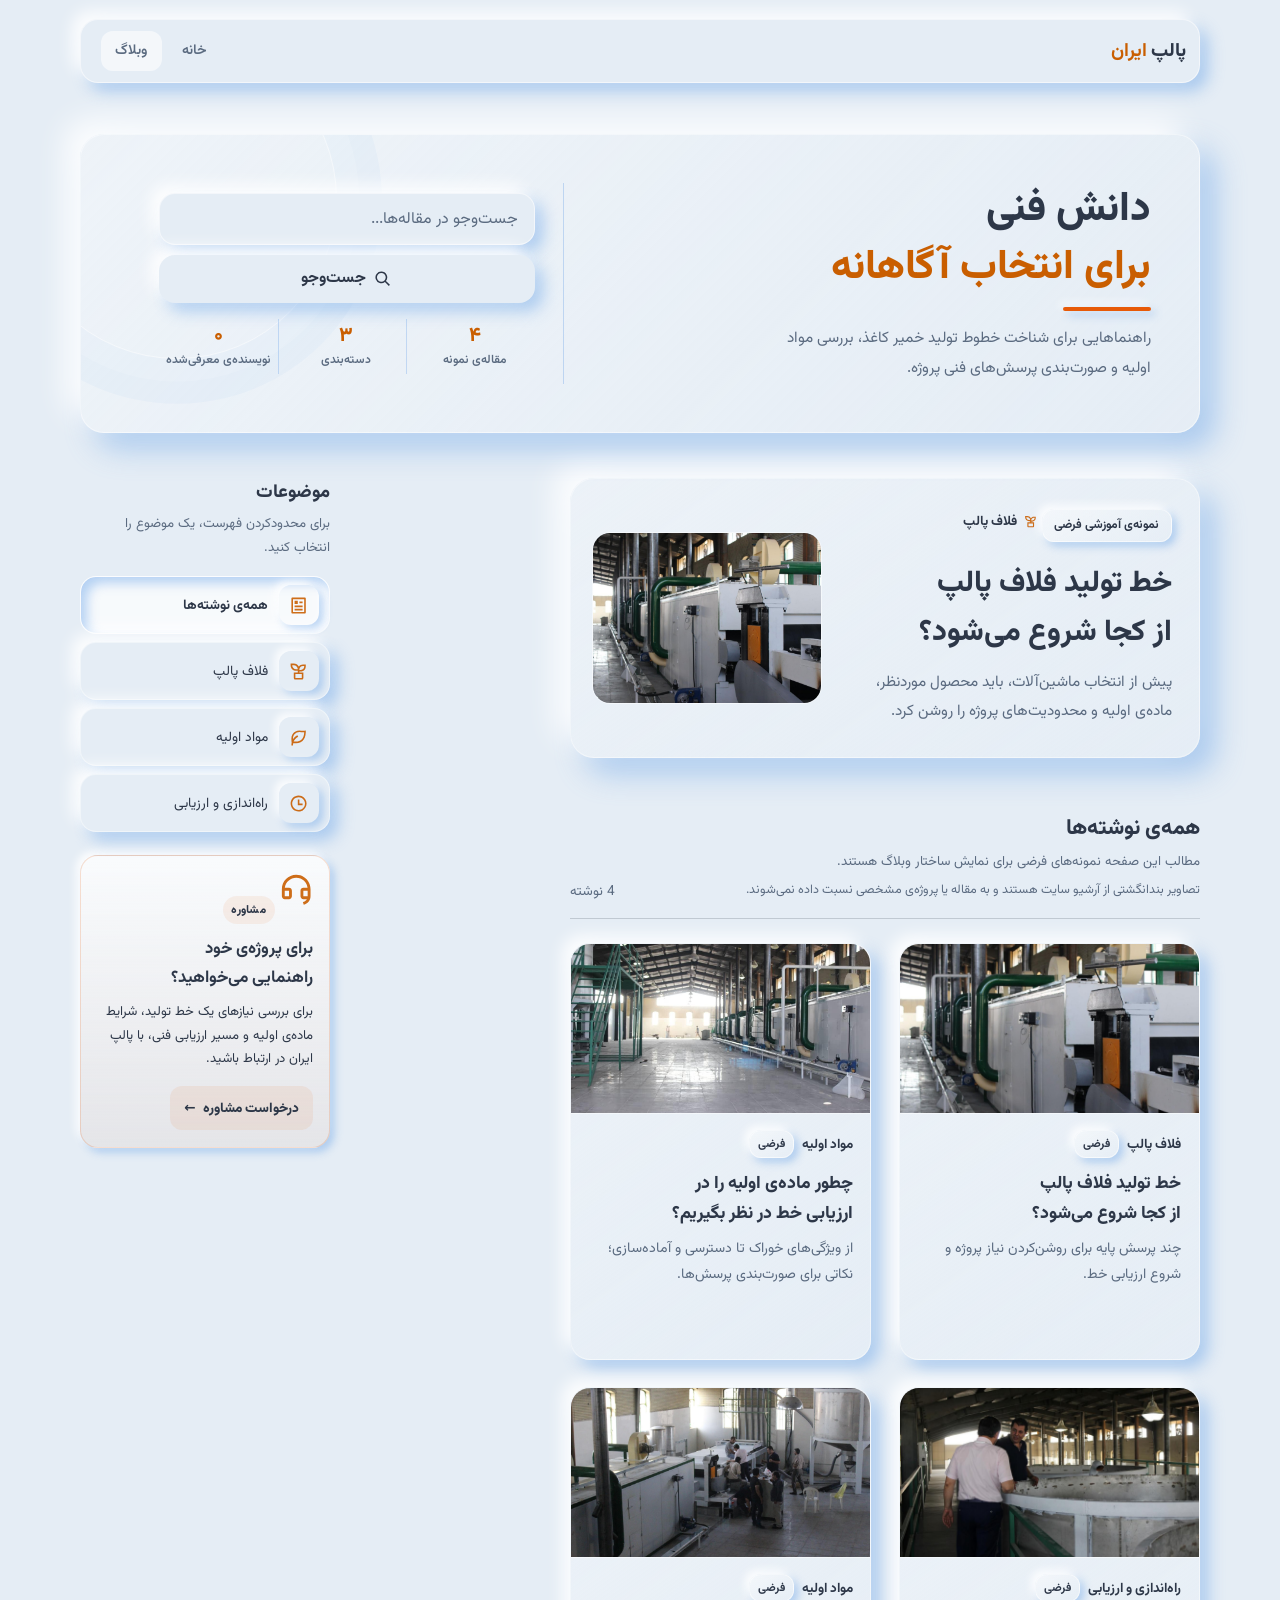
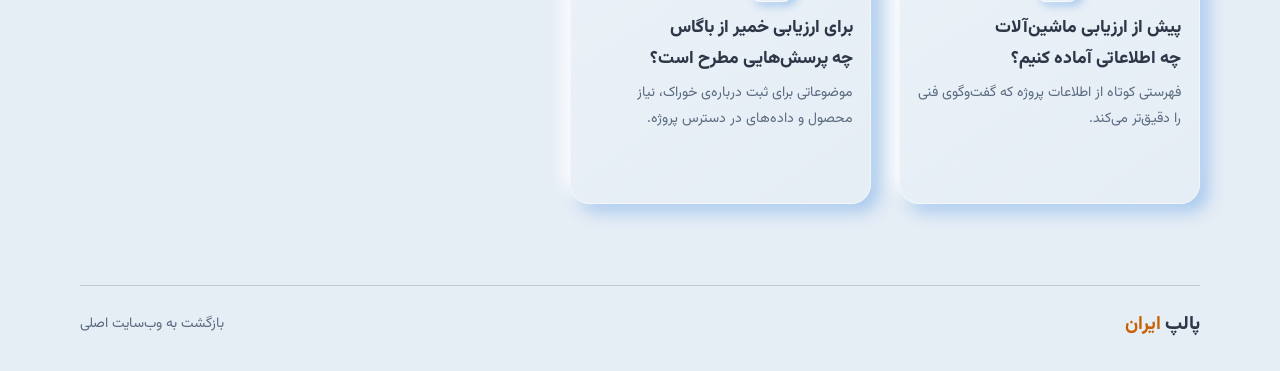
==== commit a7d3ceb9: "refactor(blog): drop the article detail page and the CSS it orphaned blog.html is removed, so the in" ====
--- a/blogs.html
+++ b/blogs.html
@@ -23,7 +23,6 @@
         <ul>
           <li><a href="index.html">خانه</a></li>
           <li><a href="blogs.html" aria-current="page">وبلاگ</a></li>
-          <li><a href="index.html#footer-section">مشاوره</a></li>
         </ul>
       </nav>
     </header>
@@ -69,13 +68,10 @@
                     </svg>
                     فلاف پالپ
                   </a>
-                  <h2>
-                    <a href="blog.html?article=fluff-start">خط تولید فلاف پالپ از کجا شروع می‌شود؟</a>
-                  </h2>
+                  <h2>خط تولید فلاف پالپ از کجا شروع می‌شود؟</h2>
                   <p class="post-excerpt">
                     پیش از انتخاب ماشین‌آلات، باید محصول موردنظر، ماده‌ی اولیه و محدودیت‌های پروژه را روشن کرد.
                   </p>
-                  <a class="featured-cta" href="blog.html?article=fluff-start">خواندن مقاله <span aria-hidden="true">←</span></a>
                 </div>
                 <img
                   class="featured-image"
@@ -105,9 +101,8 @@
                     </div>
                     <div class="article-card-copy">
                       <div class="card-meta"><a class="post-category" href="#articles" data-category-link="fluff">فلاف پالپ</a><span class="sample-label">فرضی</span></div>
-                      <h3><a href="blog.html?article=fluff-start">خط تولید فلاف پالپ از کجا شروع می‌شود؟</a></h3>
+                      <h3>خط تولید فلاف پالپ از کجا شروع می‌شود؟</h3>
                       <p>چند پرسش پایه برای روشن‌کردن نیاز پروژه و شروع ارزیابی خط.</p>
-                      <a class="card-read-link" href="blog.html?article=fluff-start">ادامه‌ی مطلب <span aria-hidden="true">←</span></a>
                     </div>
                   </article>
                   <article class="article-card" data-category="materials">
@@ -116,9 +111,8 @@
                     </div>
                     <div class="article-card-copy">
                       <div class="card-meta"><a class="post-category" href="#articles" data-category-link="materials">مواد اولیه</a><span class="sample-label">فرضی</span></div>
-                      <h3><a href="blog.html?article=feedstock">چطور ماده‌ی اولیه را در ارزیابی خط در نظر بگیریم؟</a></h3>
+                      <h3>چطور ماده‌ی اولیه را در ارزیابی خط در نظر بگیریم؟</h3>
                       <p>از ویژگی‌های خوراک تا دسترسی و آماده‌سازی؛ نکاتی برای صورت‌بندی پرسش‌ها.</p>
-                      <a class="card-read-link" href="blog.html?article=feedstock">ادامه‌ی مطلب <span aria-hidden="true">←</span></a>
                     </div>
                   </article>
                   <article class="article-card" data-category="planning">
@@ -127,9 +121,8 @@
                     </div>
                     <div class="article-card-copy">
                       <div class="card-meta"><a class="post-category" href="#articles" data-category-link="planning">راه‌اندازی و ارزیابی</a><span class="sample-label">فرضی</span></div>
-                      <h3><a href="blog.html?article=evaluation">پیش از ارزیابی ماشین‌آلات چه اطلاعاتی آماده کنیم؟</a></h3>
+                      <h3>پیش از ارزیابی ماشین‌آلات چه اطلاعاتی آماده کنیم؟</h3>
                       <p>فهرستی کوتاه از اطلاعات پروژه که گفت‌وگوی فنی را دقیق‌تر می‌کند.</p>
-                      <a class="card-read-link" href="blog.html?article=evaluation">ادامه‌ی مطلب <span aria-hidden="true">←</span></a>
                     </div>
                   </article>
                   <article class="article-card" data-category="materials">
@@ -138,9 +131,8 @@
                     </div>
                     <div class="article-card-copy">
                       <div class="card-meta"><a class="post-category" href="#articles" data-category-link="materials">مواد اولیه</a><span class="sample-label">فرضی</span></div>
-                      <h3><a href="blog.html?article=bagasse">برای ارزیابی خمیر از باگاس چه پرسش‌هایی مطرح است؟</a></h3>
+                      <h3>برای ارزیابی خمیر از باگاس چه پرسش‌هایی مطرح است؟</h3>
                       <p>موضوعاتی برای ثبت درباره‌ی خوراک، نیاز محصول و داده‌های در دسترس پروژه.</p>
-                      <a class="card-read-link" href="blog.html?article=bagasse">ادامه‌ی مطلب <span aria-hidden="true">←</span></a>
                     </div>
                   </article>
                 </div>
--- a/css/styles.css
+++ b/css/styles.css
@@ -1,37 +1,17 @@
+/* One variable face replaces the five static weights that were here.
+   Upstream ships fonts/webfonts/Vazirmatn[wght].woff2 with a 100-900 wght axis;
+   it has the identical cmap (811 entries) and glyph count (1333) as the static
+   Regular, so nothing regresses, and it is 108 KB instead of 255 KB across five
+   files. The family name stays "Vazirmatn Variable" because that is what every
+   font stack in this project already asks for -- it just finally is one.
+   Bracketed filenames are avoided so the URL needs no percent-encoding. */
 @font-face {
   font-family: "Vazirmatn Variable";
+  src: url("../fonts/Vazirmatn-Variable.woff2") format("woff2 supports variations"),
+       url("../fonts/Vazirmatn-Variable.woff2") format("woff2-variations");
+  font-weight: 100 900;
   font-style: normal;
   font-display: swap;
-  font-weight: 400;
-  src: url("../fonts/Vazirmatn-Regular.woff2") format("woff2");
-}
-@font-face {
-  font-family: "Vazirmatn Variable";
-  font-style: normal;
-  font-display: swap;
-  font-weight: 500;
-  src: url("../fonts/Vazirmatn-Medium.woff2") format("woff2");
-}
-@font-face {
-  font-family: "Vazirmatn Variable";
-  font-style: normal;
-  font-display: swap;
-  font-weight: 600;
-  src: url("../fonts/Vazirmatn-SemiBold.woff2") format("woff2");
-}
-@font-face {
-  font-family: "Vazirmatn Variable";
-  font-style: normal;
-  font-display: swap;
-  font-weight: 700;
-  src: url("../fonts/Vazirmatn-Bold.woff2") format("woff2");
-}
-@font-face {
-  font-family: "Vazirmatn Variable";
-  font-style: normal;
-  font-display: swap;
-  font-weight: 800;
-  src: url("../fonts/Vazirmatn-ExtraBold.woff2") format("woff2");
 }
 
 @property --ai-angle {
--- a/css/blog.css
+++ b/css/blog.css
@@ -7,25 +7,21 @@
   background: var(--bg);
   scroll-behavior: smooth;
 }
-
 .blog-page .btn:hover,
 .blog-page .btn:focus-visible {
   color: var(--text-primary);
   background: rgba(255, 255, 255, 0.72);
 }
-
 .blog-page header {
   position: static;
   inset: auto;
   transform: none;
   z-index: auto;
 }
-
 .blog-page :focus-visible {
   outline: 3px solid var(--accent-darken);
   outline-offset: 3px;
 }
-
 .skip-link {
   position: absolute;
   inset-block-start: 0.5rem;
@@ -37,11 +33,9 @@
   color: white;
   transform: translateY(-150%);
 }
-
 .skip-link:focus {
   transform: translateY(0);
 }
-
 .blog-header {
   position: relative;
   inset: auto;
@@ -61,7 +55,6 @@
   box-shadow: var(--raised);
   transform: none;
 }
-
 .blog-brand {
   display: inline-flex;
   align-items: center;
@@ -72,11 +65,9 @@
   text-decoration: none;
   white-space: nowrap;
 }
-
 .blog-brand strong {
   color: var(--accent-darken);
 }
-
 .blog-nav {
   display: block;
   padding: 0;
@@ -85,7 +76,6 @@
   background: transparent;
   box-shadow: none;
 }
-
 .blog-nav ul {
   display: flex;
   align-items: center;
@@ -94,7 +84,6 @@
   margin: 0;
   list-style: none;
 }
-
 .blog-nav a {
   display: inline-flex;
   min-height: 40px;
@@ -107,13 +96,11 @@
   text-decoration: none;
   transition: color 180ms ease, background-color 180ms ease;
 }
-
 .blog-nav a:hover,
 .blog-nav a[aria-current="page"] {
   color: var(--accent-darken);
   background: rgba(255, 255, 255, 0.58);
 }
-
 .blog-main {
   display: block;
   width: 100%;
@@ -122,13 +109,11 @@
   scroll-snap-type: none;
   scroll-behavior: auto;
 }
-
 .blog-shell {
   width: min(1120px, calc(100% - 2rem));
   margin-inline: auto;
   padding-block: 3.2rem 5rem;
 }
-
 .blog-page h1,
 .blog-page h2,
 .blog-page h3 {
@@ -136,46 +121,38 @@
   text-align: start;
   text-wrap: balance;
 }
-
 .blog-page p {
   font-size: 0.96rem;
 }
-
 .blog-hero .hero-stat strong {
   font-size: 1.25rem;
 }
-
 .blog-heading {
   max-width: 54rem;
   margin-block-end: 2rem;
 }
-
 .blog-heading h1 {
   margin: 0 0 0.5rem;
   font-size: clamp(2rem, 3vw, 2.75rem);
   font-weight: 800;
   line-height: 1.4;
 }
-
 .blog-heading > p {
   max-width: 62ch;
   margin: 0;
   color: var(--text-secondary);
   line-height: 1.9;
 }
-
 .blog-layout {
   display: grid;
   grid-template-columns: minmax(0, 1fr) 250px;
   align-items: start;
   gap: 3.4rem;
 }
-
 .blog-content-column {
   min-width: 0;
   max-width: 70ch;
 }
-
 .featured-post {
   display: grid;
   grid-template-columns: minmax(0, 1fr) minmax(230px, 34%);
@@ -186,11 +163,9 @@
   background: var(--bg);
   box-shadow: var(--raised);
 }
-
 .featured-copy {
   padding: 0.6rem 0.4rem;
 }
-
 .sample-label {
   width: fit-content;
   margin: 0 0 0.75rem;
@@ -201,7 +176,6 @@
   font-size: 0.78rem !important;
   font-weight: 700;
 }
-
 .post-category {
   display: inline-flex;
   margin: 0;
@@ -212,7 +186,6 @@
   align-items: center;
   gap: 0.45rem;
 }
-
 .post-category svg,
 .topic-option svg,
 .rail-icon {
@@ -222,14 +195,12 @@
   fill: currentColor;
   opacity: 0.9;
 }
-
 .featured-post h2 {
   margin: 0.35rem 0 0.65rem;
   font-size: clamp(1.35rem, 2.1vw, 1.75rem);
   font-weight: 800;
   line-height: 1.65;
 }
-
 .featured-post h2 a,
 .article-row h3 a {
   color: inherit;
@@ -238,20 +209,17 @@
   text-decoration-thickness: 2px;
   text-underline-offset: 0.22em;
 }
-
 .featured-post h2 a:hover,
 .article-row h3 a:hover {
   color: var(--accent-darken);
   text-decoration: underline;
 }
-
 .post-excerpt {
   max-width: 58ch;
   margin: 0;
   color: var(--text-secondary);
   line-height: 1.9;
 }
-
 .text-link {
   display: inline-flex;
   min-height: 42px;
@@ -262,12 +230,10 @@
   font-weight: 700;
   text-decoration: none;
 }
-
 .text-link:hover {
   text-decoration: underline;
   text-underline-offset: 0.25em;
 }
-
 .featured-image {
   display: block;
   width: 100%;
@@ -276,12 +242,10 @@
   border-radius: 14px;
   object-fit: cover;
 }
-
 .article-list {
   margin-block-start: 3rem;
   scroll-margin-block-start: 1.5rem;
 }
-
 .list-heading {
   display: flex;
   align-items: end;
@@ -290,35 +254,29 @@
   padding-block-end: 1rem;
   border-block-end: 1px solid rgba(45, 55, 72, 0.2);
 }
-
 .list-heading h2 {
   margin: 0 0 0.2rem;
   font-size: 1.35rem;
   font-weight: 800;
 }
-
 .list-heading p {
   margin: 0;
   color: var(--text-secondary);
   font-size: 0.83rem;
 }
-
 .archive-note {
   margin-block-start: 0.25rem !important;
   font-size: 0.78rem !important;
 }
-
 .result-count {
   flex: 0 0 auto;
   color: var(--text-secondary);
   font-size: 0.85rem;
 }
-
 .article-row {
   padding: 1.15rem 0.25rem 1.3rem;
   border-block-end: 1px solid rgba(45, 55, 72, 0.16);
 }
-
 .row-meta {
   display: flex;
   flex-wrap: wrap;
@@ -328,31 +286,26 @@
   color: var(--text-secondary);
   font-size: 0.78rem !important;
 }
-
 .row-meta > span {
   padding-inline-start: 0.8rem;
   border-inline-start: 1px solid rgba(45, 55, 72, 0.24);
 }
-
 .article-row h3 {
   margin: 0 0 0.25rem;
   font-size: 1.1rem;
   font-weight: 700;
   line-height: 1.7;
 }
-
 .article-row > p:last-child {
   margin: 0;
   color: var(--text-secondary);
   font-size: 0.88rem;
   line-height: 1.8;
 }
-
 .empty-results {
   padding-block: 1.5rem;
   color: var(--text-secondary);
 }
-
 .topic-rail {
   position: sticky;
   top: 1.25rem;
@@ -361,25 +314,21 @@
   background: var(--bg);
   box-shadow: var(--raised);
 }
-
 .topic-rail h2 {
   margin: 0;
   font-size: 1.15rem;
   font-weight: 800;
 }
-
 .topic-intro {
   margin: 0.35rem 0 1rem;
   color: var(--text-secondary);
   font-size: 0.83rem !important;
   line-height: 1.8;
 }
-
 .topic-options {
   display: grid;
   gap: 0.4rem;
 }
-
 .topic-option {
   display: flex;
   width: 100%;
@@ -397,43 +346,36 @@
   align-items: center;
   gap: 0.55rem;
 }
-
 .topic-option:hover {
   color: var(--accent-darken);
   background: rgba(255, 255, 255, 0.5);
 }
-
 .topic-option.is-active {
   color: var(--accent-darken);
   background: rgba(255, 255, 255, 0.7);
   font-weight: 700;
 }
-
 .mobile-topic-label,
 .mobile-topic-filter {
   display: none;
 }
-
 .rail-note {
   margin-block-start: 1.4rem;
   padding-block-start: 1rem;
   border-block-start: 1px solid rgba(45, 55, 72, 0.18);
 }
-
 .rail-note h3 {
   margin: 0 0 0.45rem;
   font-size: 0.95rem;
   font-weight: 700;
   line-height: 1.7;
 }
-
 .rail-note p {
   margin: 0;
   color: var(--text-secondary);
   font-size: 0.82rem !important;
   line-height: 1.8;
 }
-
 .rail-cta {
   padding: 1rem 1rem 1.1rem;
   border: 1px solid rgba(231, 90, 8, 0.18);
@@ -441,14 +383,12 @@
   background: linear-gradient(180deg, rgba(255, 255, 255, 0.78), rgba(231, 90, 8, 0.05));
   box-shadow: var(--subtle);
 }
-
 .rail-icon {
   width: 2.15rem;
   height: 2.15rem;
   margin-block-end: 0.45rem;
   fill: var(--accent-darken);
 }
-
 .rail-kicker {
   display: inline-flex;
   align-items: center;
@@ -460,21 +400,18 @@
   font-weight: 800;
   letter-spacing: 0.02em;
 }
-
 .rail-cta h3 {
   margin-block-start: 0.7rem;
   color: var(--text-primary);
   font-size: 1.05rem;
   line-height: 1.7;
 }
-
 .rail-cta p {
   margin-block-start: 0.55rem;
   color: var(--text-primary);
   font-size: 0.82rem;
   line-height: 1.8;
 }
-
 .rail-cta-link {
   display: inline-flex;
   align-items: center;
@@ -489,14 +426,12 @@
   text-decoration: none;
   transition: transform 180ms ease, background-color 180ms ease, box-shadow 180ms ease;
 }
-
 .rail-cta-link:hover,
 .rail-cta-link:focus-visible {
   background: rgba(231, 90, 8, 0.12);
   transform: translateY(-1px);
   box-shadow: inset 0 0 0 1px rgba(231, 90, 8, 0.1);
 }
-
 .blog-footer {
   display: flex;
   width: min(1120px, calc(100% - 2rem));
@@ -507,66 +442,14 @@
   padding: 1.5rem 0 2rem;
   border-block-start: 1px solid rgba(45, 55, 72, 0.2);
 }
-
 .blog-footer > a:last-child {
   color: var(--text-secondary);
   font-size: 0.88rem;
   text-decoration: none;
 }
-
-.article-shell {
-  padding-block-start: 2rem;
-}
-
-.breadcrumbs {
-  display: flex;
-  align-items: center;
-  gap: 0.65rem;
-  margin-block-end: 1.6rem;
-  color: var(--text-secondary);
-  font-size: 0.85rem;
-}
-
-.breadcrumbs a,
-.back-link {
-  color: var(--accent-darken);
-  text-decoration: underline;
-  text-underline-offset: 0.22em;
-}
-
-.article-layout {
-  display: grid;
-  grid-template-areas:
-    "header rail"
-    "content rail";
-  grid-template-columns: minmax(0, 1fr) 235px;
-  align-items: start;
-  gap: 0 3rem;
-}
-
-.article-content {
-  grid-area: content;
-  min-width: 0;
-  max-width: 74ch;
-}
-
-.article-header {
-  grid-area: header;
-  margin-block-end: 1.5rem;
-}
-
 .article-header .sample-label {
   margin-block-end: 0.75rem;
 }
-
-.article-header h1 {
-  max-width: 24ch;
-  margin: 0.35rem 0 0.7rem;
-  font-size: clamp(2rem, 3.3vw, 2.8rem);
-  font-weight: 800;
-  line-height: 1.5;
-}
-
 .article-deck {
   max-width: 66ch;
   margin: 0;
@@ -574,240 +457,74 @@
   font-size: 1.08rem !important;
   line-height: 1.9;
 }
-
-.article-figure {
-  margin: 1.6rem 0;
-}
-
-.article-figure img {
-  display: block;
-  width: 100%;
-  max-height: 440px;
-  aspect-ratio: 16 / 9;
-  border-radius: 16px;
-  object-fit: cover;
-}
-
-.article-figure figcaption {
-  margin-block-start: 0.55rem;
-  color: var(--text-secondary);
-  font-size: 0.78rem;
-  line-height: 1.7;
-}
-
-.sample-disclaimer {
-  margin: 1.8rem 0;
-  padding: 0.75rem 1rem;
-  border-radius: 10px;
-  background: rgba(231, 90, 8, 0.1);
-  color: var(--text-primary) !important;
-  font-size: 0.88rem !important;
-}
-
 .article-body {
   max-width: 70ch;
 }
-
 .article-body section {
   margin-block: 2.3rem;
   scroll-margin-block-start: 1.5rem;
 }
-
 .article-body h2 {
   margin: 0 0 0.65rem;
   font-size: 1.35rem;
   font-weight: 800;
   line-height: 1.6;
 }
-
 .article-body p {
   margin: 0;
   color: var(--text-secondary);
   font-size: 1rem;
   line-height: 2;
 }
-
-.article-contact {
-  margin-block: 2.8rem;
-  padding: 1.25rem;
-  border-radius: 16px;
-  box-shadow: var(--raised);
-}
-
-.article-contact h2,
-.related-posts h2 {
-  margin: 0 0 0.4rem;
-  font-size: 1.2rem;
-  font-weight: 800;
-}
-
-.article-contact p {
-  margin: 0;
-  color: var(--text-secondary);
-  line-height: 1.8;
-}
-
 .article-contact .btn {
   margin-block-start: 0.85rem;
 }
-
-.related-posts {
-  margin-block-start: 2rem;
-}
-
-.related-posts h2 {
-  padding-block-end: 0.65rem;
-  border-block-end: 1px solid rgba(45, 55, 72, 0.2);
-}
-
-.related-posts > div {
-  display: grid;
-}
-
-.related-posts a {
-  padding-block: 0.8rem;
-  border-block-end: 1px solid rgba(45, 55, 72, 0.15);
-  color: var(--text-primary);
-  line-height: 1.7;
-  text-decoration: none;
-}
-
-.related-posts a:hover {
-  color: var(--accent-darken);
-  text-decoration: underline;
-  text-underline-offset: 0.2em;
-}
-
-.article-rail {
-  grid-area: rail;
-  position: sticky;
-  top: 1.5rem;
-  display: grid;
-  gap: 1.5rem;
-  padding-block-start: 0.2rem;
-}
-
-.back-link {
-  display: inline-flex;
-  min-height: 44px;
-  align-items: center;
-  gap: 0.5rem;
-  font-weight: 700;
-  text-decoration: none;
-}
-
-.contents-nav {
-  padding: 1rem;
-  border-radius: 15px;
-  box-shadow: var(--raised);
-}
-
-.contents-nav h2 {
-  margin: 0 0 0.7rem;
-  font-size: 1rem;
-  font-weight: 800;
-}
-
-.contents-nav ol {
-  display: grid;
-  gap: 0.55rem;
-  padding-inline-start: 1.35rem;
-  margin: 0;
-  color: var(--accent-darken);
-}
-
-.contents-nav a {
-  color: var(--text-secondary);
-  font-size: 0.84rem;
-  line-height: 1.7;
-  text-decoration: none;
-}
-
-.contents-nav a:hover {
-  color: var(--accent-darken);
-  text-decoration: underline;
-  text-underline-offset: 0.2em;
-}
-
 .article-not-found {
   max-width: 42rem;
   margin: 4rem auto;
   text-align: center;
 }
-
 .article-not-found h1 {
   font-size: 1.8rem;
 }
-
 .article-not-found p {
   color: var(--text-secondary);
 }
-
 .article-not-found .btn {
   margin: 1rem auto 0;
 }
-
 [hidden] {
   display: none !important;
 }
 
-@media (max-width: 900px) {
-  .blog-layout {
+@media (max-width: 900px) {.blog-layout {
     grid-template-columns: minmax(0, 1fr) 220px;
     gap: 1.2rem;
-  }
-
-  .featured-post {
+  }.featured-post {
     grid-template-columns: minmax(0, 1fr) minmax(180px, 36%);
     gap: 1rem;
   }
-
-  .article-layout {
-    grid-template-columns: minmax(0, 1fr) 200px;
-    gap: 1.5rem;
-  }
-}
-
-@media (max-width: 700px) {
-  .blog-shell {
+}
+
+@media (max-width: 700px) {.blog-shell {
     padding-block-start: 2.4rem;
-  }
-
-  .blog-layout {
+  }.blog-layout {
     grid-template-columns: minmax(0, 1fr);
-  }
-
-  .article-layout {
-    grid-template-areas:
-      "header"
-      "rail"
-      "content";
-    grid-template-columns: minmax(0, 1fr);
-  }
-
-  .topic-rail {
+  }.topic-rail {
     position: static;
     grid-row: 1;
     padding: 0;
     background: transparent;
     box-shadow: none;
-  }
-
-  .topic-rail > h2,
-  .topic-intro,
-  .topic-options {
+  }.topic-rail > h2, .topic-intro, .topic-options {
     display: none;
-  }
-
-  .mobile-topic-label {
+  }.mobile-topic-label {
     display: block;
     margin-block-end: 0.4rem;
     color: var(--text-secondary);
     font-size: 0.82rem;
     font-weight: 700;
-  }
-
-  .mobile-topic-filter {
+  }.mobile-topic-filter {
     display: block;
     width: 100%;
     min-height: 48px;
@@ -818,89 +535,45 @@
     box-shadow: var(--raised);
     color: var(--text-primary);
     font: inherit;
-  }
-
-  .rail-note {
+  }.rail-note {
     display: none;
-  }
-
-  .featured-post {
+  }.featured-post {
     grid-template-columns: minmax(0, 1fr);
-  }
-
-  .featured-image {
+  }.featured-image {
     grid-row: 1;
     max-height: 270px;
   }
-
-  .article-rail {
-    position: static;
-    grid-area: rail;
-    grid-row: auto;
-    padding: 0;
-  }
-
-  .contents-nav {
-    padding: 0.8rem 1rem;
-  }
-
-  .article-figure img {
-    max-height: 320px;
-  }
-}
-
-@media (max-width: 480px) {
-  .blog-header {
+}
+
+@media (max-width: 480px) {.blog-header {
     width: calc(100vw - 2rem);
     min-height: 58px;
     margin-block-start: 0.6rem;
     padding-inline: 0.7rem;
-  }
-
-  .blog-nav ul {
+  }.blog-nav ul {
     gap: 0;
-  }
-
-  .blog-nav a {
+  }.blog-nav a {
     min-height: 38px;
     padding-inline: 0.55rem;
     font-size: 0.78rem;
-  }
-
-  .blog-shell,
-  .blog-footer {
+  }.blog-shell, .blog-footer {
     width: calc(100vw - 2rem);
-  }
-
-  .blog-heading h1 {
+  }.blog-heading h1 {
     font-size: 1.8rem;
-  }
-
-  .list-heading {
+  }.list-heading {
     align-items: start;
-  }
-
-  .result-count {
+  }.result-count {
     font-size: 0.75rem;
-  }
-
-  .article-header h1 {
-    font-size: 1.9rem;
-  }
-
-  .blog-footer {
+  }.blog-footer {
     align-items: start;
   }
 }
 
-@media (prefers-reduced-motion: reduce) {
-  .blog-page,
-  .blog-page * {
+@media (prefers-reduced-motion: reduce) {.blog-page, .blog-page * {
     scroll-behavior: auto !important;
     transition-duration: 0.01ms !important;
   }
 }
-
 .blog-hero {
   position: relative;
   display: grid;
@@ -914,7 +587,6 @@
   background: linear-gradient(135deg, rgba(255, 255, 255, 0.35), rgba(229, 237, 245, 0.8));
   box-shadow: var(--hero);
 }
-
 .blog-hero::after {
   position: absolute;
   inset-inline-end: -4rem;
@@ -927,7 +599,6 @@
   content: "";
   pointer-events: none;
 }
-
 .blog-hero-copy {
   position: relative;
   z-index: 1;
@@ -939,14 +610,12 @@
   margin-inline: 0;
   text-align: start;
 }
-
 .hero-lead {
   display: grid;
   gap: 0.8rem;
   align-content: center;
   min-width: 0;
 }
-
 .hero-action {
   display: grid;
   align-content: center;
@@ -955,7 +624,6 @@
   border-inline-start: 1px solid rgba(95, 157, 231, 0.32);
   padding-inline-start: clamp(1rem, 2.4vw, 1.8rem);
 }
-
 .blog-hero h1 {
   display: grid;
   gap: 0.08em;
@@ -964,16 +632,13 @@
   font-weight: 800;
   line-height: 1.32;
 }
-
 .blog-hero h1 span {
   color: var(--text-primary);
 }
-
 .blog-hero h1 strong {
   color: var(--accent-darken);
   font-weight: 800;
 }
-
 .hero-rule {
   justify-self: start;
   width: 5.5rem;
@@ -982,7 +647,6 @@
   background: var(--accent);
   box-shadow: var(--subtle);
 }
-
 .hero-deck {
   max-width: 42ch;
   margin: 0;
@@ -990,7 +654,6 @@
   font-size: 1rem;
   line-height: 1.95;
 }
-
 .hero-well {
   display: block;
   width: 100%;
@@ -1000,14 +663,12 @@
   background: none;
   box-shadow: none;
 }
-
 .hero-well form {
   display: flex;
   flex-direction: column;
   align-items: stretch;
   gap: 0.6rem;
 }
-
 .hero-well input {
   min-width: 0;
   min-height: 52px;
@@ -1021,12 +682,10 @@
   color: var(--text-primary);
   font: inherit;
 }
-
 .hero-well input::placeholder {
   color: var(--text-secondary);
   opacity: 1;
 }
-
 .hero-search-submit {
   display: inline-flex;
   min-height: 48px;
@@ -1045,19 +704,16 @@
   cursor: pointer;
   transition: transform var(--transition), box-shadow var(--transition), color var(--transition);
 }
-
 .hero-search-submit svg {
   width: 1.1rem;
   height: 1.1rem;
   fill: currentColor;
 }
-
 .hero-search-submit:hover {
   transform: translateY(-2px);
   box-shadow: var(--hero);
   color: var(--accent-darken);
 }
-
 .hero-statbar {
   display: grid;
   grid-template-columns: repeat(3, minmax(0, 1fr));
@@ -1066,31 +722,26 @@
   padding: 0;
   list-style: none;
 }
-
 .hero-stat {
   display: grid;
   gap: 0.15rem;
   padding: 0.3rem 0;
   text-align: center;
 }
-
 .hero-stat + .hero-stat {
   border-inline-start: 1px solid rgba(95, 157, 231, 0.3);
 }
-
 .hero-stat strong {
   color: var(--accent-darken);
   font-size: 1.35rem;
   font-weight: 800;
   line-height: 1.25;
 }
-
 .hero-stat span {
   color: var(--text-secondary);
   font-size: 0.75rem;
   font-weight: 600;
 }
-
 .featured-post {
   padding: 1.3rem;
   border: 1px solid rgba(255, 255, 255, 0.4);
@@ -1099,13 +750,11 @@
   box-shadow: var(--hero);
   transition: transform var(--transition), box-shadow var(--transition);
 }
-
 .featured-post:hover,
 .featured-post:focus-within {
   transform: translateY(-4px);
   box-shadow: var(--hero);
 }
-
 .sample-label {
   display: inline-flex;
   width: fit-content;
@@ -1121,89 +770,33 @@
   font-weight: 700;
   white-space: nowrap;
 }
-
 .featured-copy > .sample-label {
   margin-block-end: 0.75rem;
 }
-
 .featured-copy > .post-category {
   color: var(--text-primary);
 }
-
 .featured-copy > .post-category svg {
   color: var(--accent-darken);
 }
-
 .featured-post h2 {
   font-size: clamp(1.55rem, 1.85rem, 2.05rem);
   font-weight: 800;
 }
-
-.featured-cta {
-  position: relative;
-  isolation: isolate;
-  display: inline-flex;
-  min-height: 48px;
-  align-items: center;
-  justify-content: center;
-  gap: 0.55rem;
-  margin-block-start: 0.9rem;
-  padding: 0.7rem 1.15rem;
-  border: 0;
-  border-radius: 16px;
-  background: var(--bg);
-  box-shadow: var(--raised);
-  color: var(--text-primary);
-  font-size: 1.2rem;
-  font-weight: 700;
-  text-decoration: none;
-  transition: background-color var(--transition), color var(--transition), transform var(--transition), box-shadow var(--transition);
-}
-
-.featured-cta::before {
-  position: absolute;
-  z-index: -1;
-  inset: -1.5px;
-  padding: 2px;
-  border-radius: 18px;
-  background: conic-gradient(from var(--ai-angle), #ffbc00 0deg, rgb(229 237 245) 90deg, #fff 180deg, #e5edf5 270deg, #ffbc00 360deg);
-  content: "";
-  mask: linear-gradient(#fff 0 0) content-box, linear-gradient(#fff 0 0);
-  mask-composite: exclude;
-  animation: rotate-border 5s linear infinite;
-}
-
-.featured-cta:hover,
-.featured-cta:focus-visible {
-  transform: translateY(-2px);
-  background: var(--accent-darken);
-  box-shadow: var(--hero);
-  color: #fff;
-  font-weight: 800;
-}
-
-.featured-cta:active {
-  transform: translateY(1px);
-  box-shadow: var(--pressed);
-}
-
 .featured-image {
   border: 1px solid rgba(255, 255, 255, 0.5);
   border-radius: 18px;
   box-shadow: var(--pressed);
 }
-
 .article-list {
   margin-block-start: 3.4rem;
 }
-
 .article-grid {
   display: grid;
   grid-template-columns: repeat(auto-fill, minmax(280px, 1fr));
   gap: 1.7rem;
   margin-block-start: 1.5rem;
 }
-
 .article-card {
   min-width: 0;
   overflow: hidden;
@@ -1213,23 +806,19 @@
   box-shadow: var(--raised);
   transition: translate var(--transition), box-shadow var(--transition);
 }
-
 .article-card:hover,
 .article-card:focus-within {
   translate: 0 -4px;
   box-shadow: var(--hero);
 }
-
 .article-card[hidden] {
   display: none !important;
 }
-
 .article-card-image {
   height: 170px;
   overflow: hidden;
   border-block-end: 1px solid rgba(255, 255, 255, 0.5);
 }
-
 .article-card-image img {
   display: block;
   width: 100%;
@@ -1237,11 +826,9 @@
   object-fit: cover;
   transition: transform 500ms cubic-bezier(0.16, 1, 0.3, 1);
 }
-
 .article-card:hover .article-card-image img {
   transform: scale(1.035);
 }
-
 .article-card-copy {
   display: flex;
   min-height: 245px;
@@ -1249,75 +836,46 @@
   align-items: flex-start;
   padding: 1rem 1.1rem 1.1rem;
 }
-
 .card-meta {
   display: flex;
   flex-wrap: wrap;
   align-items: center;
   gap: 0.5rem;
 }
-
 .card-meta .sample-label {
   padding: 0.25rem 0.5rem;
   font-size: 0.72rem !important;
 }
-
 .card-meta .post-category {
   color: var(--text-primary);
 }
-
 .card-meta .post-category:hover {
   color: var(--text-primary);
   text-decoration: underline;
   text-decoration-color: var(--accent);
   text-underline-offset: 0.2em;
 }
-
 .article-card h3 {
   margin: 0.65rem 0 0.35rem;
   font-size: 1.1rem;
   font-weight: 800;
   line-height: 1.75;
 }
-
 .article-card h3 a {
   color: var(--text-primary);
   text-decoration: none;
 }
-
 .article-card h3 a:hover {
   color: var(--accent-darken);
   text-decoration: underline;
   text-underline-offset: 0.2em;
 }
-
 .article-card-copy > p {
   margin: 0;
   color: var(--text-secondary);
   font-size: 0.88rem;
   line-height: 1.85;
 }
-
-.card-read-link {
-  display: inline-flex;
-  min-height: 42px;
-  align-items: center;
-  gap: 0.45rem;
-  margin-block-start: auto;
-  padding-block-start: 0.65rem;
-  color: var(--text-primary);
-  font-size: 0.88rem;
-  font-weight: 700;
-  text-decoration: none;
-}
-
-.card-read-link:hover {
-  color: var(--text-primary);
-  text-decoration: underline;
-  text-decoration-color: var(--accent);
-  text-underline-offset: 0.2em;
-}
-
 .empty-results {
   margin-block-start: 1.5rem;
   padding: 1.2rem;
@@ -1325,18 +883,15 @@
   box-shadow: var(--pressed);
   color: var(--text-secondary);
 }
-
 .topic-rail {
   padding: 0;
   border: 0;
   background: transparent;
   box-shadow: none;
 }
-
 .topic-options {
   gap: 0.5rem;
 }
-
 .topic-option {
   min-height: 56px;
   gap: 0.65rem;
@@ -1348,13 +903,11 @@
   color: var(--text-primary);
   transition: transform var(--transition), box-shadow var(--transition), color var(--transition), background-color var(--transition);
 }
-
 .topic-option:hover {
   transform: translateY(-2px);
   box-shadow: var(--hero);
   color: var(--text-primary);
 }
-
 .topic-option .topic-icon {
   display: grid;
   width: 40px;
@@ -1365,29 +918,25 @@
   box-shadow: var(--subtle);
   color: var(--accent-darken);
 }
-
 .topic-option .topic-icon svg {
   width: 1.2rem;
   height: 1.2rem;
   fill: currentColor;
 }
-
 .topic-option.is-active {
   box-shadow: var(--pressed);
   color: var(--text-primary);
   font-weight: 700;
 }
 
-@supports ((animation-timeline: view()) and (animation-range: entry 10%)) {
-  .article-card {
+@supports ((animation-timeline: view()) and (animation-range: entry 10%)) {.article-card {
     animation: article-card-enter 1ms linear both;
     animation-timeline: view();
     animation-range: entry 10% cover 30%;
   }
 }
 
-@supports not ((animation-timeline: view()) and (animation-range: entry 10%)) {
-  .article-card {
+@supports not ((animation-timeline: view()) and (animation-range: entry 10%)) {.article-card {
     opacity: 1;
     transform: none;
   }
@@ -1404,81 +953,47 @@
   }
 }
 
-@media (max-width: 900px) {
-  .article-grid {
+@media (max-width: 900px) {.article-grid {
     gap: 1rem;
   }
 }
 
-@media (max-width: 700px) {
-  .blog-hero h1 {
+@media (max-width: 700px) {.blog-hero h1 {
     font-size: 2.5rem;
-  }
-
-  .blog-hero {
+  }.blog-hero {
     min-height: auto;
     margin-block-end: 2rem;
     padding: 1.5rem;
-  }
-
-  .blog-hero::after {
+  }.blog-hero::after {
     inset-inline-end: -9rem;
     inset-block-start: -8rem;
-  }
-
-  .article-grid {
+  }.article-grid {
     grid-template-columns: minmax(0, 1fr);
-  }
-
-  .article-card-copy {
+  }.article-card-copy {
     min-height: 0;
   }
-
-  .card-read-link {
-    margin-block-start: 0.6rem;
-  }
-}
-
-@media (max-width: 480px) {
-  .blog-hero h1 {
+}
+
+@media (max-width: 480px) {.blog-hero h1 {
     font-size: 2.1rem;
-  }
-
-  .featured-post h2 {
+  }.featured-post h2 {
     font-size: 1.55rem;
-  }
-
-  .hero-stat span {
+  }.hero-stat span {
     font-size: 0.72rem;
-  }
-
-  .featured-post {
+  }.featured-post {
     padding: 0.9rem;
-  }
-
-  .article-card-image {
+  }.article-card-image {
     height: 150px;
   }
 }
 
-@media (prefers-reduced-motion: reduce) {
-  .article-card,
-  .featured-post,
-  .topic-option,
-  .hero-search-submit,
-  .featured-cta,
-  .article-card-image img {
+@media (prefers-reduced-motion: reduce) {.article-card, .featured-post, .topic-option, .hero-search-submit, .article-card-image img {
     animation: none !important;
     transition-duration: 0.01ms !important;
     translate: none !important;
     transform: none !important;
   }
-
-  .featured-cta::before {
-    animation: none;
-  }
-}
-
+}
 .blog-nav a:hover,
 .blog-nav a[aria-current="page"],
 .post-category,
@@ -1488,69 +1003,41 @@
 .text-link:hover,
 .rail-cta-link,
 .rail-cta-link:hover,
-.rail-cta-link:focus-visible,
-.breadcrumbs a,
-.back-link,
-.contents-nav a:hover,
-.related-posts a:hover {
-  color: var(--text-primary);
-}
-
+.rail-cta-link:focus-visible {
+  color: var(--text-primary);
+}
 .post-category svg,
 .topic-option .topic-icon,
 .rail-icon {
   color: var(--accent-darken);
 }
-
 .featured-post h2 a:hover,
-.text-link:hover,
-.contents-nav a:hover,
-.related-posts a:hover {
+.text-link:hover {
   text-decoration-color: var(--accent);
 }
-
-.breadcrumbs a,
-.back-link {
-  text-decoration-color: var(--accent);
-}
-
-.featured-cta:hover,
-.featured-cta:focus-visible {
-  background: var(--bg);
-  color: var(--text-primary);
-}
-
 .rail-kicker {
   color: var(--text-primary);
 }
-
 .hero-search-submit:hover {
   color: var(--text-primary);
 }
 
-@media (max-width: 900px) {
-  .blog-hero-copy {
+@media (max-width: 900px) {.blog-hero-copy {
     grid-template-columns: minmax(0, 1fr);
     gap: 1.25rem;
-  }
-
-  .blog-hero h1 {
+  }.blog-hero h1 {
     font-size: clamp(1.7rem, 4.6vw, 2.3rem);
-  }
-
-  .hero-action {
+  }.hero-action {
     border-inline-start: 0;
     padding-inline-start: 0;
     border-block-start: 1px solid rgba(95, 157, 231, 0.3);
     padding-block-start: 1.1rem;
-  }
-
-  .hero-well form {
+  }.hero-well form {
     flex-direction: row;
   }
 }
-
-/* Short screens still have the width for two columns, so keep the rail
+/* Short screens still have the width for two columns,
+so keep the rail
    beside the reading path instead of dropping it below. */
 @media (min-width: 621px) and (max-width: 900px) and (orientation: landscape) {
   .blog-hero-copy {
@@ -1565,62 +1052,40 @@
   }
 }
 
-@media (max-width: 620px) {
-  .blog-hero-copy {
+@media (max-width: 620px) {.blog-hero-copy {
     gap: 1.05rem;
-  }
-
-  .blog-hero h1 {
+  }.blog-hero h1 {
     font-size: clamp(1.55rem, 6.6vw, 2rem);
     line-height: 1.48;
-  }
-
-  .hero-deck {
+  }.hero-deck {
     max-width: 32ch;
     font-size: 0.93rem;
-  }
-
-  .hero-well form {
+  }.hero-well form {
     flex-direction: column;
     gap: 0.55rem;
-  }
-
-  .hero-well input {
+  }.hero-well input {
     min-height: 50px;
     /* 16px stops iOS Safari zooming the page on focus */
     font-size: 16px;
-  }
-
-  .hero-search-submit {
+  }.hero-search-submit {
     min-height: 50px;
     justify-content: center;
-  }
-
-  .hero-statbar {
+  }.hero-statbar {
     grid-template-columns: repeat(3, minmax(0, 1fr));
     gap: 0.35rem;
-  }
-
-  .hero-stat {
+  }.hero-stat {
     padding: 0.4rem 0.2rem;
-  }
-
-  .hero-stat strong {
+  }.hero-stat strong {
     font-size: 1.05rem;
-  }
-
-  .hero-stat span {
+  }.hero-stat span {
     font-size: 0.68rem;
     line-height: 1.6;
   }
 }
 
-@media (max-width: 900px) {
-  .blog-content-column {
+@media (max-width: 900px) {.blog-content-column {
     max-width: none;
-  }
-
-  .blog-layout {
+  }.blog-layout {
     gap: 2rem;
   }
 }
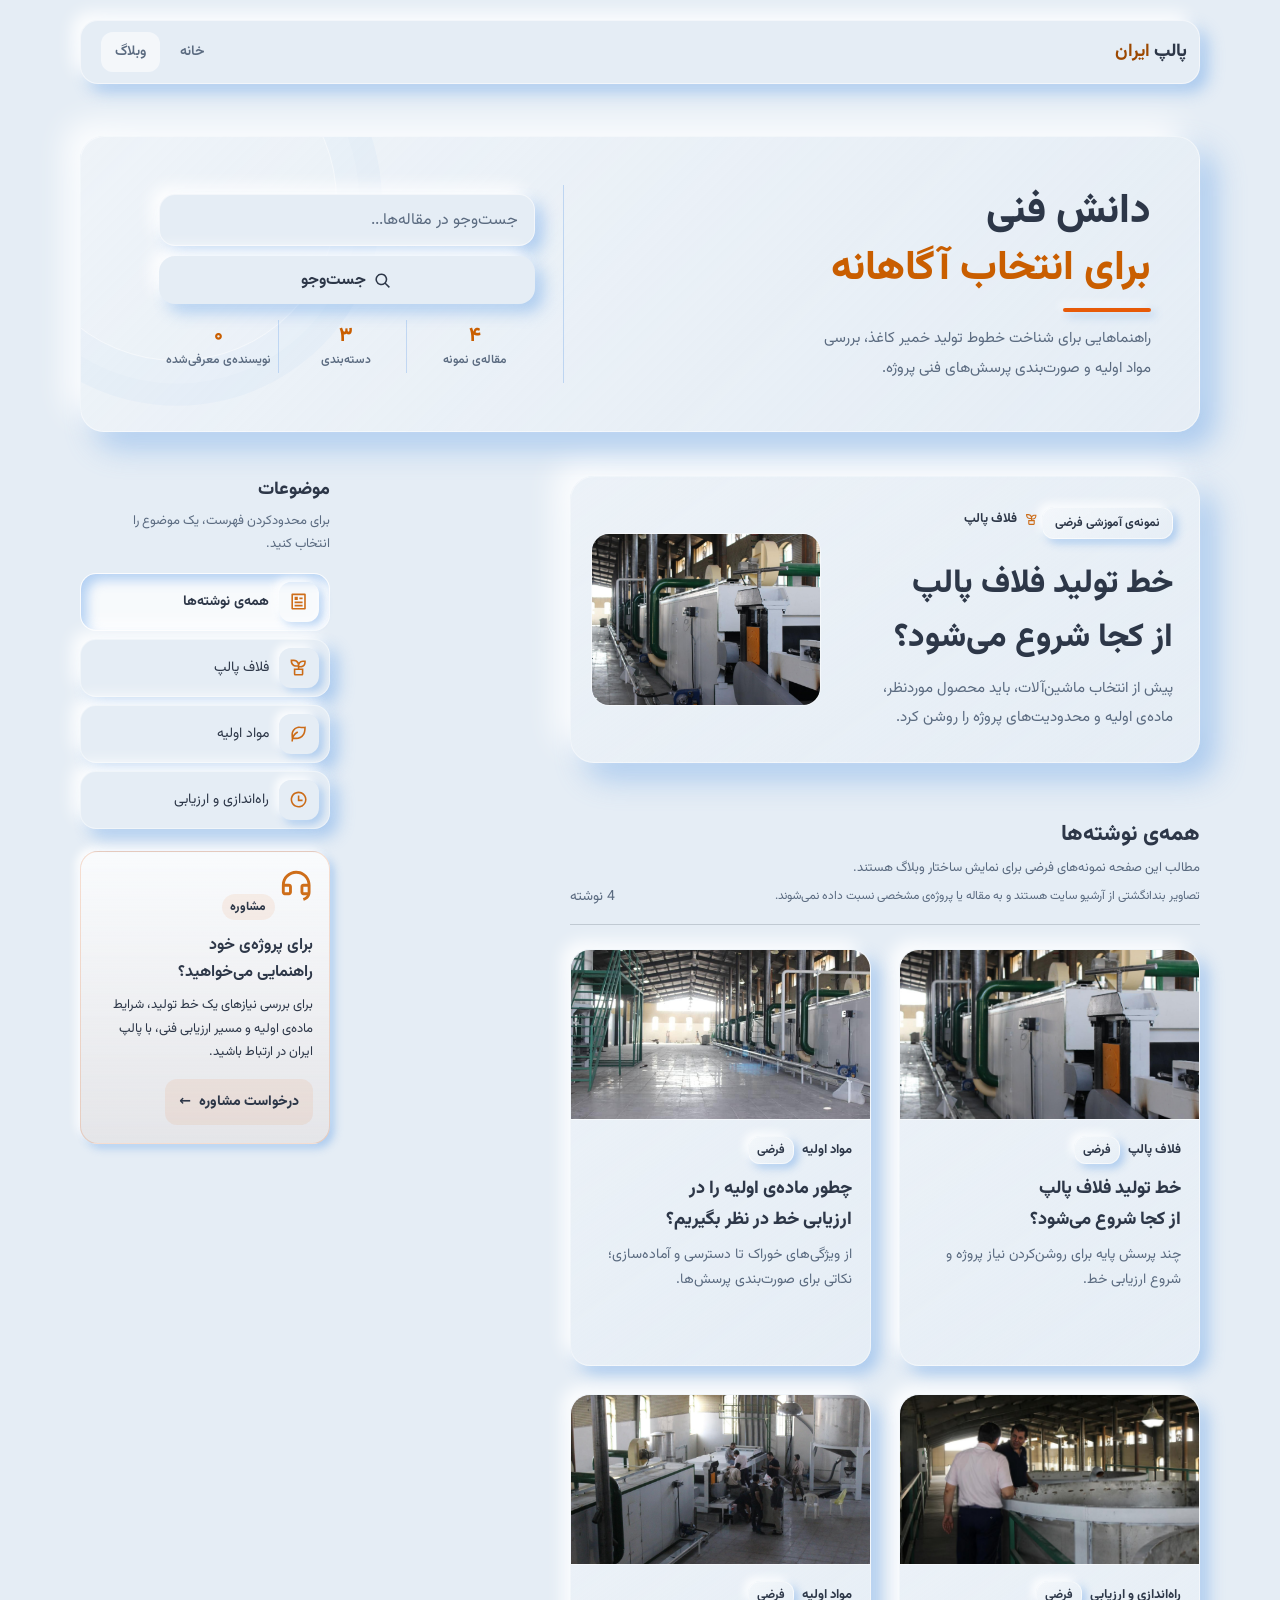
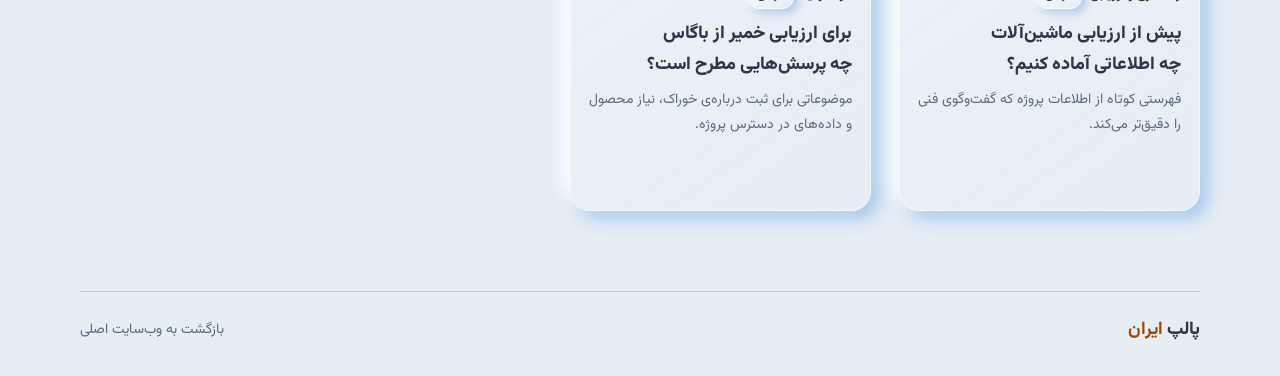
==== commit ebd1842e: "general fixes" ====
--- a/blogs.html
+++ b/blogs.html
@@ -187,5 +187,8 @@
       <a class="blog-brand" href="index.html"><span>پالپ</span><strong>ایران</strong></a>
       <a href="index.html">بازگشت به وب‌سایت اصلی</a>
     </footer>
-  </body>
+  <!-- impeccable-live-start -->
+<script src="http://localhost:8400/live.js?token=a62b6e79-2f34-4bf5-b44d-6de703f3ab22"></script>
+<!-- impeccable-live-end -->
+</body>
 </html>
--- a/css/styles.css
+++ b/css/styles.css
@@ -27,7 +27,72 @@
   --text-primary: #2d3748;
   --text-secondary: #5b6b80;
   --accent-darken: #c95e00;
+  /* Accent for SMALL text. --accent-darken measures only 3.49:1 against --bg,
+     which clears the 3:1 bar for large text and non-text elements but fails the
+     4.5:1 AA bar below 18.66px bold / 24px. DESIGN.md already says not to use it
+     for small text; this token is what makes following that possible. #9c4800
+     measures 5.32:1, chosen over #a94e00 (4.70:1) for margin. Icons, fills and
+     large display headings stay on --accent-darken. */
+  --accent-ink: #9c4800;
   --accent: #e75a08;
+  /* Type ramp: 13 steps replacing the 33 literal rem sizes that css/blog.css
+     and this file carried between them, 28 of them off the ramp DESIGN.md
+     documented -- eleven values in the 0.82-0.96 band alone, all doing the
+     same small-label job. That is why the page read as unsettled no matter
+     how the boxes were arranged.
+     Below 1rem the step is 0.0625rem because the design genuinely uses
+     1px-level distinctions there; above it the steps are the ones already in
+     use, so no existing size moves except 2.1 -> 2.0 and 2.35 -> 2.25.
+     Use these tokens instead of literals so the ramp stays a ramp. */
+  --text-xs: 0.75rem;
+  --text-sm: 0.8125rem;
+  --text-md: 0.875rem;
+  --text-lg: 0.9375rem;
+  --text-base: 1rem;
+  --text-lead: 1.125rem;
+  --text-title-sm: 1.25rem;
+  --text-title: 1.375rem;
+  --text-title-lg: 1.5rem;
+  --text-headline-sm: 1.75rem;
+  --text-headline: 2rem;
+  --text-headline-lg: 2.25rem;
+  --text-display-xs: 2.5rem;
+  /* Spacing scale in 0.125rem (2px) steps. The two stylesheets carried 43
+     distinct rem spacing values across 203 declarations -- 0.15, 0.38, 0.62,
+     0.72, 1.05, 1.15, 1.3, 2.3, 3.4 among them -- with no base unit behind
+     them, which is why the vertical rhythm read as accidental rather than
+     deliberate. Everything now resolves through these tokens. The scale stops
+     at the largest value in use, and steps nothing needs are not declared.
+     The step is 2px rather than the 4px a spacing scale usually starts from,
+     because the measurement said so: snapping these 43 values to a 4px grid moved
+     60 of the 203 declarations by more than 1px (worst 1.9px), which would have
+     changed the rhythm instead of naming it. On a 2px grid none moves by more
+     than 0.8px. The design's real granularity is ~2px. */
+  --sp-1: 0.125rem;
+  --sp-2: 0.25rem;
+  --sp-3: 0.375rem;
+  --sp-4: 0.5rem;
+  --sp-5: 0.625rem;
+  --sp-6: 0.75rem;
+  --sp-7: 0.875rem;
+  --sp-8: 1rem;
+  --sp-9: 1.125rem;
+  --sp-10: 1.25rem;
+  --sp-11: 1.375rem;
+  --sp-12: 1.5rem;
+  --sp-13: 1.625rem;
+  --sp-14: 1.75rem;
+  --sp-16: 2rem;
+  --sp-18: 2.25rem;
+  --sp-19: 2.375rem;
+  --sp-20: 2.5rem;
+  --sp-22: 2.75rem;
+  --sp-24: 3rem;
+  --sp-26: 3.25rem;
+  --sp-27: 3.375rem;
+  --sp-32: 4rem;
+  --sp-40: 5rem;
+  --sp-44: 5.5rem;
   --radius: 24px;
   --transition: 0.4s ease-in-out;
   --raised: -8px -8px 16px var(--shadow-light), 8px 8px 16px var(--shadow-dark);
@@ -113,7 +178,7 @@
 }
 
 h3 {
-  font-size: 1.07rem;
+  font-size: var(--text-lead);
   margin-bottom: 0;
   color: var(--text-primary);
   font-weight: 700;
@@ -123,7 +188,7 @@
   line-height: 1.9;
   color: var(--text-secondary);
   text-wrap: pretty;
-  font-size: 0.95rem;
+  font-size: var(--text-lg);
 }
 
 
@@ -142,14 +207,14 @@
   box-shadow: var(--raised);
   border: 2px solid rgba(255, 255, 255, 0.4);
   align-items: center;
-  padding: 0.3rem 0.6rem;
+  padding: var(--sp-2) var(--sp-5);
 }
 nav ul {
   display: flex;
   list-style: none;
   margin: 0;
   padding: 0;
-  gap: 0.25rem;
+  gap: var(--sp-2);
 }
 
 nav a {
@@ -157,8 +222,8 @@
   color: var(--text-secondary);
   white-space: nowrap;
   font-weight: bold;
-  font-size: 0.85rem;
-  padding: 0.6rem 1.2rem;
+  font-size: var(--text-md);
+  padding: var(--sp-5) var(--sp-10);
   border-radius: 30px;
   transition: var(--transition);
   display: block;
@@ -166,7 +231,7 @@
 }
 nav a:hover,
 nav a:focus-visible {
-  color: var(--accent-darken);
+  color: var(--accent-ink);
   background: rgba(255, 255, 255, 0.45);
   box-shadow: inset 0 0 0 1px rgba(255, 255, 255, 0.35);
 }
@@ -217,9 +282,9 @@
   width: min(92vw, 980px);
   scroll-snap-align: start;
   box-sizing: border-box;
-  gap: 2.8rem;
+  gap: var(--sp-22);
   min-height: 100svh;
-  padding: 3rem 1.8rem 2.5rem;
+  padding: var(--sp-24) var(--sp-14) var(--sp-20);
   margin: 0 auto;
   flex-shrink: 0;
   content-visibility: auto;
@@ -230,8 +295,8 @@
 
 #footer-section {
   min-height: fit-content;
-  margin-top: 4rem;
-  margin-bottom: 4rem;
+  margin-top: var(--sp-32);
+  margin-bottom: var(--sp-32);
   display: flex;
 }
 
@@ -243,7 +308,7 @@
   background-color: var(--bg);
   color: var(--text-primary);
   border: 2px solid rgb(255 255 255 / 15%);
-  padding: 0.8rem 1.2rem;
+  padding: var(--sp-6) var(--sp-10);
   border-radius: 18px;
   box-shadow: var(--raised);
   font-weight: 600;
@@ -264,7 +329,7 @@
 }
 .btn:hover,
 .btn:focus-visible {
-  color: var(--accent-darken);
+  color: var(--accent-ink);
   background: linear-gradient(180deg, rgba(255,255,255,0.72), rgba(229,237,245,0.96));
   transform: translateY(-2px);
 }
@@ -278,10 +343,10 @@
   display: flex;
   flex-direction: column;
   align-items: center;
-  gap: 0.75rem;
+  gap: var(--sp-6);
   width: 100%;
   text-align: center;
-  margin: 0 0 1.5rem 0;
+  margin: 0 0 var(--sp-12) 0;
 }
 .fixed-part {
   display: block;
@@ -349,7 +414,7 @@
   isolation: isolate;
   width: 100%;
   min-height: 100svh;
-  padding: 5vw 1.25rem 1.5rem;
+  padding: 5vw var(--sp-10) var(--sp-12);
   justify-content: center;
 }
 .hero-background {
@@ -385,10 +450,10 @@
   display: flex;
   flex-direction: column;
   align-items: center;
-  gap: 1.5rem;
+  gap: var(--sp-12);
   justify-content: flex-end;
   height: 100%;
-  padding-block: 2.5rem 1rem;
+  padding-block: var(--sp-20) var(--sp-8);
 }
 #landing .hero-logo {
   width: min(56vw, 230px);
@@ -400,12 +465,12 @@
   flex: none;
   width: 100%;
   min-width: 0;
-  gap: 1rem;
+  gap: var(--sp-8);
   padding: 0;
 }
 #landing .landing-headline {
   margin: 0;
-  gap: 0.45rem;
+  gap: var(--sp-4);
   min-width: 0;
 }
 #landing .fixed-part {
@@ -421,17 +486,17 @@
   min-width: 0;
 }
 #landing .actions .btn {
-  padding: 0.72rem 0.9rem;
-  font-size: 0.92rem;
+  padding: var(--sp-6) var(--sp-7);
+  font-size: var(--text-lg);
 }
 .hero-text {
   display: flex;
-  gap: 3rem;
+  gap: var(--sp-24);
   flex-direction: column;
   justify-content: center;
 }
 .hero-text .actions {
-  gap: 0.7rem;
+  gap: var(--sp-6);
   display: flex;
   flex-wrap: wrap;
   justify-content: center;
@@ -444,23 +509,23 @@
     width: 270px;
   }
   #landing .fixed-part {
-    font-size: 2.35rem;
+    font-size: var(--text-headline-lg);
   }
   #landing .dynamic-text-item {
-    font-size: 1.45rem;
+    font-size: var(--text-title-lg);
   }
 }
 
 .products-grid {
   display: flex;
-  gap: 2rem;
+  gap: var(--sp-16);
   width: 100%;
   flex-wrap: wrap;
   justify-content: center;
   align-items: stretch;
 }
 .product-card {
-  padding: 0 0 2rem;
+  padding: 0 0 var(--sp-16);
   border-radius: var(--radius);
   box-shadow: var(--raised);
   transition: transform var(--transition), box-shadow var(--transition);
@@ -477,7 +542,7 @@
   justify-content: space-between;
   content-visibility: auto;
   contain-intrinsic-size: 500px;
-  gap: 1rem;
+  gap: var(--sp-8);
 }
 .product-card:hover,
 .product-card:focus-within {
@@ -507,7 +572,7 @@
   display: inline-flex;
   align-items: center;
   justify-content: center;
-  padding: 0.8rem 1.6rem;
+  padding: var(--sp-6) var(--sp-13);
   border-radius: 16px;
   background-color: var(--bg);
   box-shadow: var(--raised);
@@ -519,7 +584,7 @@
   color: var(--text-primary);
   font-family: inherit;
   font-weight: 700;
-  font-size: 0.92rem;
+  font-size: var(--text-lg);
   overflow: visible;
   border: none;
 }
@@ -561,7 +626,7 @@
 }
 
 .footer-card {
-  padding: 2rem 1rem;
+  padding: var(--sp-16) var(--sp-8);
   border-radius: 40px;
   box-shadow: var(--pressed-deep);
   text-align: center;
@@ -569,9 +634,9 @@
 }
 .newsletter {
   display: flex;
-  gap: 1.5rem;
+  gap: var(--sp-12);
   max-width: 500px;
-  margin: 2rem auto;
+  margin: var(--sp-16) auto;
   justify-content: center;
   align-items: center;
   flex-wrap: wrap;
@@ -579,7 +644,7 @@
 }
 .newsletter input {
   flex: 1;
-  padding: 0.9rem 1.5rem;
+  padding: var(--sp-7) var(--sp-12);
   border-radius: 18px;
   border: none;
   background: var(--bg);
@@ -595,7 +660,7 @@
 
 .contact-info-card {
   display: flex;
-  gap: 1.4rem;
+  gap: var(--sp-11);
   flex-wrap: wrap;
   align-items: flex-start;
   justify-content: space-evenly;
@@ -604,13 +669,13 @@
 
 .contact-item {
   display: flex;
-  gap: 0.7rem;
+  gap: var(--sp-6);
   color: var(--text-primary);
   text-decoration: none;
-  font-size: 0.92rem;
+  font-size: var(--text-lg);
   font-weight: 500;
   transition: var(--transition);
-  padding: 0.4rem 0.8rem;
+  padding: var(--sp-3) var(--sp-6);
   border-radius: 14px;
   white-space: nowrap;
   max-width: 150px;
@@ -634,13 +699,13 @@
 }
 
 .contact-label {
-  font-size: 0.72rem;
+  font-size: var(--text-xs);
   color: var(--text-secondary);
   display: block;
   line-height: 2;
 }
 .contact-value {
-  font-size: 0.92rem;
+  font-size: var(--text-lg);
   color: var(--text-primary);
   font-weight: 600;
   line-height: 1.4;
@@ -651,8 +716,8 @@
 
 .social-links {
   display: flex;
-  gap: 2rem;
-  /* margin: 1.5rem auto 0.5rem; */
+  gap: var(--sp-16);
+  /* margin: var(--sp-12) auto var(--sp-4); */
   list-style: none;
   padding: 0;
 }
@@ -730,7 +795,7 @@
   flex-direction: row;
   align-items: flex-start;
   width: min(100%, 820px);
-  gap: 1.75rem;
+  gap: var(--sp-14);
   justify-content: center;
   position: relative;
 }
@@ -760,7 +825,7 @@
   border-radius: 20px;
   box-shadow: var(--raised);
   border: 1px solid rgba(255, 255, 255, 0.4);
-  padding: 1.2rem 1.4rem;
+  padding: var(--sp-10) var(--sp-11);
   transition:
     box-shadow var(--transition),
     transform var(--transition);
@@ -771,13 +836,13 @@
   transform: translateX(-3px);
 }
 .service-card-new h3 {
-  margin: 0 0 0.35rem;
-  font-size: 1.12rem;
+  margin: 0 0 var(--sp-3);
+  font-size: var(--text-lead);
   font-weight: 800;
 }
 .service-card-new p {
   margin: 0;
-  font-size: 0.92rem;
+  font-size: var(--text-lg);
   line-height: 1.8;
   padding: 0;
   color: var(--text-secondary);
@@ -848,7 +913,7 @@
 
 @container main-container (max-width: 900px) {
   .services-layout {
-    gap: 0.8rem;
+    gap: var(--sp-6);
   }
   .services-timeline {
     width: 60px;
@@ -857,14 +922,14 @@
     min-height: 160px;
   }
   .service-card-new {
-    padding: 0.8rem 1rem;
+    padding: var(--sp-6) var(--sp-8);
   }
   .service-card-new h3 {
-    font-size: 0.95rem;
-    margin-bottom: 0.25rem;
+    font-size: var(--text-lg);
+    margin-bottom: var(--sp-2);
   }
   .service-card-new p {
-    font-size: 0.75rem;
+    font-size: var(--text-xs);
     line-height: 1.5;
   }
   .newsletter {
@@ -873,8 +938,8 @@
   .contact-info-card {
     /* flex-direction: column; */
     /* align-items: center; */
-    /* gap: 1rem; */
-    /* padding: 1.5rem; */
+    /* gap: var(--sp-8); */
+    /* padding: var(--sp-12); */
   }
 }
 
@@ -931,7 +996,7 @@
   view-timeline-name: --section-projects;
 }
 .section-lead {
-  margin: -0.6rem 0 0;
+  margin: calc(-1 * var(--sp-5)) 0 0;
   text-align: center;
   max-width: 38rem;
 }
@@ -940,7 +1005,7 @@
   display: flex;
   flex-direction: column;
   align-items: center;
-  gap: 1rem;
+  gap: var(--sp-8);
   width: 100%;
 }
 .statbar {
@@ -951,22 +1016,22 @@
   border-radius: 40px;
   box-shadow: var(--raised);
   border: 2px solid rgba(255, 255, 255, 0.4);
-  padding: 0.35rem;
+  padding: var(--sp-3);
 }
 .stat {
-  padding: 0.45rem 1.05rem;
+  padding: var(--sp-4) var(--sp-8);
   text-align: center;
 }
 .stat strong {
   display: block;
   color: var(--accent);
-  font-size: 1.15rem;
+  font-size: var(--text-lead);
   font-weight: 800;
 }
 .stat span {
   display: block;
   color: var(--text-secondary);
-  font-size: 0.78rem;
+  font-size: var(--text-xs);
   font-weight: 600;
 }
 
@@ -977,22 +1042,22 @@
   display: flex;
   align-items: baseline;
   justify-content: space-between;
-  gap: 1rem;
-  margin-block-end: 0.8rem;
+  gap: var(--sp-8);
+  margin-block-end: var(--sp-6);
 }
 .showcase-heading h3 {
-  font-size: 1.2rem;
+  font-size: var(--text-title-sm);
   font-weight: 800;
 }
 .showcase-heading p {
   margin: 0;
   padding: 0;
-  font-size: 0.82rem;
+  font-size: var(--text-sm);
 }
 .project-gallery {
   display: flex;
   flex-wrap: wrap;
-  gap: 1rem;
+  gap: var(--sp-8);
   align-items: stretch;
 }
 .project-photo {
@@ -1029,7 +1094,7 @@
 .proof-grid {
   display: flex;
   flex-wrap: nowrap;
-  gap: 1rem;
+  gap: var(--sp-8);
   width: 100%;
 }
 .proof-card {
@@ -1037,12 +1102,12 @@
   display: flex;
   flex-direction: column;
   align-items: center;
-  gap: 0.8rem;
+  gap: var(--sp-6);
   background: linear-gradient(180deg, rgba(255,255,255,0.42), rgba(229,237,245,0.9));
   border-radius: var(--radius);
   box-shadow: var(--raised);
   border: 1px solid rgba(255, 255, 255, 0.35);
-  padding: 0.9rem 0.8rem 1rem;
+  padding: var(--sp-7) var(--sp-6) var(--sp-8);
   text-align: center;
   transition: transform var(--transition), box-shadow var(--transition);
   min-width: 0;
@@ -1062,7 +1127,7 @@
   align-items: center;
   justify-content: center;
   overflow: hidden;
-  padding: 0.5rem;
+  padding: var(--sp-4);
 }
 .proof-grid img {
   display: block;
@@ -1074,13 +1139,13 @@
 }
 .proof-card h3 {
   margin: 0;
-  font-size: 1.02rem;
+  font-size: var(--text-base);
   font-weight: 800;
 }
 .proof-card p {
   margin: 0;
   padding: 0;
-  font-size: 0.82rem;
+  font-size: var(--text-sm);
   line-height: 1.7;
   color: var(--text-secondary);
 }
@@ -1092,7 +1157,7 @@
   .proof-card {
     width: 100%;
     max-width: none;
-    gap: 0.6rem;
+    gap: var(--sp-5);
   }
   .proof-well {
     max-width: 110px;
@@ -1107,7 +1172,7 @@
   background: rgba(45, 55, 72, 0.28);
   display: grid;
   place-items: center;
-  padding: 1.2rem;
+  padding: var(--sp-10);
 }
 .consult-panel {
   width: min(100%, 400px);
@@ -1115,17 +1180,17 @@
   border-radius: 24px;
   box-shadow: var(--hero);
   border: 1px solid rgba(255, 255, 255, 0.5);
-  padding: 1.3rem 1.3rem 1.4rem;
+  padding: var(--sp-10) var(--sp-10) var(--sp-11);
   position: relative;
 }
 .consult-panel h3 {
-  margin: 0 0 0.4rem;
-  font-size: 1.15rem;
+  margin: 0 0 var(--sp-3);
+  font-size: var(--text-lead);
   text-align: center;
 }
 .consult-panel p {
   text-align: center;
-  margin: 0 0 0.9rem;
+  margin: 0 0 var(--sp-7);
 }
 .consult-close {
   position: absolute;
@@ -1139,12 +1204,12 @@
   box-shadow: var(--subtle);
   color: var(--text-secondary);
   font-family: inherit;
-  font-size: 1rem;
+  font-size: var(--text-base);
 }
 .consult-links {
   display: flex;
   flex-direction: column;
-  gap: 0.55rem;
+  gap: var(--sp-4);
 }
 .consult-links a {
   text-decoration: none;
@@ -1169,7 +1234,7 @@
   .proof-card {
     display: grid;
     grid-template-columns: minmax(110px, 0.7fr) 1fr;
-    column-gap: 0.85rem;
+    column-gap: var(--sp-7);
     align-items: center;
     text-align: start;
   }
@@ -1186,26 +1251,26 @@
     padding-inline: 0;
   }
   nav a {
-    padding: 0.45rem 0.62rem;
-    font-size: 0.74rem;
+    padding: var(--sp-4) var(--sp-5);
+    font-size: var(--text-xs);
   }
 }
 
 @media (max-width: 760px) {
   #projects {
-    padding-block-start: 5.5rem;
+    padding-block-start: var(--sp-44);
   }
   .showcase-heading {
     align-items: flex-start;
     flex-direction: column;
-    gap: 0.15rem;
+    gap: var(--sp-1);
   }
   nav a {
-    padding: 0.45rem 0.55rem;
-    font-size: 0.72rem;
+    padding: var(--sp-4) var(--sp-4);
+    font-size: var(--text-xs);
   }
   .stat {
-    padding: 0.4rem 0.7rem;
+    padding: var(--sp-3) var(--sp-6);
   }
 }
 
--- a/css/blog.css
+++ b/css/blog.css
@@ -7,35 +7,40 @@
   background: var(--bg);
   scroll-behavior: smooth;
 }
-.blog-page .btn:hover,
-.blog-page .btn:focus-visible {
+
+.blog-page .btn:hover, .blog-page .btn:focus-visible {
   color: var(--text-primary);
   background: rgba(255, 255, 255, 0.72);
 }
+
 .blog-page header {
   position: static;
   inset: auto;
   transform: none;
   z-index: auto;
 }
+
 .blog-page :focus-visible {
   outline: 3px solid var(--accent-darken);
   outline-offset: 3px;
 }
+
 .skip-link {
   position: absolute;
   inset-block-start: 0.5rem;
   inset-inline-start: 0.5rem;
   z-index: 20;
-  padding: 0.65rem 1rem;
+  padding: var(--sp-5) var(--sp-8);
   border-radius: 10px;
   background: var(--text-primary);
   color: white;
   transform: translateY(-150%);
 }
+
 .skip-link:focus {
   transform: translateY(0);
 }
+
 .blog-header {
   position: relative;
   inset: auto;
@@ -47,27 +52,30 @@
   min-height: 64px;
   align-items: center;
   justify-content: space-between;
-  margin: 1.2rem auto 0;
-  padding: 0.45rem 0.8rem 0.45rem 1.25rem;
+  margin: var(--sp-10) auto 0;
+  padding: var(--sp-4) var(--sp-6) var(--sp-4) var(--sp-10);
   border: 1px solid rgba(255, 255, 255, 0.55);
   border-radius: 18px;
   background: var(--bg);
   box-shadow: var(--raised);
   transform: none;
 }
+
 .blog-brand {
   display: inline-flex;
   align-items: center;
-  gap: 0.25rem;
-  color: var(--text-primary);
-  font-size: 1.18rem;
+  gap: var(--sp-2);
+  color: var(--text-primary);
+  font-size: var(--text-lead);
   font-weight: 800;
   text-decoration: none;
   white-space: nowrap;
 }
+
 .blog-brand strong {
-  color: var(--accent-darken);
-}
+  color: var(--accent-ink);
+}
+
 .blog-nav {
   display: block;
   padding: 0;
@@ -76,31 +84,34 @@
   background: transparent;
   box-shadow: none;
 }
+
 .blog-nav ul {
   display: flex;
   align-items: center;
-  gap: 0.35rem;
+  gap: var(--sp-3);
   padding: 0;
   margin: 0;
   list-style: none;
 }
+
 .blog-nav a {
   display: inline-flex;
   min-height: 40px;
   align-items: center;
-  padding: 0.45rem 0.9rem;
+  padding: var(--sp-4) var(--sp-7);
   border-radius: 12px;
   color: var(--text-secondary);
-  font-size: 0.88rem;
+  font-size: var(--text-md);
   font-weight: 600;
   text-decoration: none;
   transition: color 180ms ease, background-color 180ms ease;
 }
-.blog-nav a:hover,
-.blog-nav a[aria-current="page"] {
-  color: var(--accent-darken);
+
+.blog-nav a:hover, .blog-nav a[aria-current="page"] {
+  color: var(--accent-ink);
   background: rgba(255, 255, 255, 0.58);
 }
+
 .blog-main {
   display: block;
   width: 100%;
@@ -109,131 +120,146 @@
   scroll-snap-type: none;
   scroll-behavior: auto;
 }
+
 .blog-shell {
   width: min(1120px, calc(100% - 2rem));
   margin-inline: auto;
-  padding-block: 3.2rem 5rem;
-}
-.blog-page h1,
-.blog-page h2,
-.blog-page h3 {
+  padding-block: var(--sp-26) var(--sp-40);
+}
+
+.blog-page h1, .blog-page h2, .blog-page h3 {
   color: var(--text-primary);
   text-align: start;
   text-wrap: balance;
 }
+
 .blog-page p {
-  font-size: 0.96rem;
-}
+  font-size: var(--text-lg);
+}
+
 .blog-hero .hero-stat strong {
-  font-size: 1.25rem;
-}
+  font-size: var(--text-title-sm);
+}
+
 .blog-heading {
   max-width: 54rem;
-  margin-block-end: 2rem;
-}
+  margin-block-end: var(--sp-16);
+}
+
 .blog-heading h1 {
-  margin: 0 0 0.5rem;
+  margin: 0 0 var(--sp-4);
   font-size: clamp(2rem, 3vw, 2.75rem);
   font-weight: 800;
   line-height: 1.4;
 }
+
 .blog-heading > p {
   max-width: 62ch;
   margin: 0;
   color: var(--text-secondary);
   line-height: 1.9;
 }
+
 .blog-layout {
   display: grid;
   grid-template-columns: minmax(0, 1fr) 250px;
   align-items: start;
-  gap: 3.4rem;
-}
+  gap: var(--sp-27);
+}
+
 .blog-content-column {
   min-width: 0;
   max-width: 70ch;
 }
+
 .featured-post {
   display: grid;
   grid-template-columns: minmax(0, 1fr) minmax(230px, 34%);
   align-items: center;
-  gap: 1.7rem;
-  padding: 1.15rem;
+  gap: var(--sp-14);
+  padding: var(--sp-9);
   border-radius: 18px;
   background: var(--bg);
   box-shadow: var(--raised);
 }
+
 .featured-copy {
-  padding: 0.6rem 0.4rem;
-}
+  padding: var(--sp-5) var(--sp-3);
+}
+
 .sample-label {
   width: fit-content;
-  margin: 0 0 0.75rem;
-  padding: 0.25rem 0.65rem;
+  margin: 0 0 var(--sp-6);
+  padding: var(--sp-2) var(--sp-5);
   border-radius: 8px;
   background: rgba(231, 90, 8, 0.1);
-  color: var(--accent-darken) !important;
-  font-size: 0.78rem !important;
+  color: var(--accent-ink) !important;
+  font-size: var(--text-xs) !important;
   font-weight: 700;
 }
+
 .post-category {
   display: inline-flex;
   margin: 0;
-  color: var(--accent-darken);
-  font-size: 0.84rem;
+  color: var(--accent-ink);
+  font-size: var(--text-sm);
   font-weight: 700;
   text-decoration: none;
   align-items: center;
-  gap: 0.45rem;
-}
-.post-category svg,
-.topic-option svg,
-.rail-icon {
+  gap: var(--sp-4);
+}
+
+.post-category svg, .topic-option svg, .rail-icon {
   width: 1em;
   height: 1em;
   flex: 0 0 auto;
   fill: currentColor;
   opacity: 0.9;
 }
+
 .featured-post h2 {
-  margin: 0.35rem 0 0.65rem;
+  margin: var(--sp-3) 0 var(--sp-5);
   font-size: clamp(1.35rem, 2.1vw, 1.75rem);
   font-weight: 800;
   line-height: 1.65;
 }
-.featured-post h2 a,
-.article-row h3 a {
+
+.featured-post h2 a, .article-row h3 a {
   color: inherit;
   text-decoration: none;
   text-decoration-color: var(--accent);
   text-decoration-thickness: 2px;
   text-underline-offset: 0.22em;
 }
-.featured-post h2 a:hover,
-.article-row h3 a:hover {
-  color: var(--accent-darken);
+
+.featured-post h2 a:hover, .article-row h3 a:hover {
+  color: var(--accent-ink);
   text-decoration: underline;
 }
+
 .post-excerpt {
   max-width: 58ch;
   margin: 0;
   color: var(--text-secondary);
   line-height: 1.9;
 }
+
 .text-link {
   display: inline-flex;
   min-height: 42px;
   align-items: center;
-  gap: 0.5rem;
-  margin-block-start: 0.8rem;
-  color: var(--accent-darken);
+  gap: var(--sp-4);
+  margin-block-start: var(--sp-6);
+  color: var(--accent-ink);
   font-weight: 700;
   text-decoration: none;
 }
+
 .text-link:hover {
   text-decoration: underline;
   text-underline-offset: 0.25em;
 }
+
 .featured-image {
   display: block;
   width: 100%;
@@ -242,344 +268,411 @@
   border-radius: 14px;
   object-fit: cover;
 }
+
 .article-list {
-  margin-block-start: 3rem;
+  margin-block-start: var(--sp-24);
   scroll-margin-block-start: 1.5rem;
 }
+
 .list-heading {
   display: flex;
   align-items: end;
   justify-content: space-between;
-  gap: 1rem;
-  padding-block-end: 1rem;
+  gap: var(--sp-8);
+  padding-block-end: var(--sp-8);
   border-block-end: 1px solid rgba(45, 55, 72, 0.2);
 }
+
 .list-heading h2 {
-  margin: 0 0 0.2rem;
-  font-size: 1.35rem;
+  margin: 0 0 var(--sp-2);
+  font-size: var(--text-title);
   font-weight: 800;
 }
+
 .list-heading p {
   margin: 0;
   color: var(--text-secondary);
-  font-size: 0.83rem;
-}
+  font-size: var(--text-sm);
+}
+
 .archive-note {
-  margin-block-start: 0.25rem !important;
-  font-size: 0.78rem !important;
-}
+  margin-block-start: var(--sp-2) !important;
+  font-size: var(--text-xs) !important;
+}
+
 .result-count {
   flex: 0 0 auto;
   color: var(--text-secondary);
-  font-size: 0.85rem;
-}
+  font-size: var(--text-md);
+}
+
 .article-row {
-  padding: 1.15rem 0.25rem 1.3rem;
+  padding: var(--sp-9) var(--sp-2) var(--sp-10);
   border-block-end: 1px solid rgba(45, 55, 72, 0.16);
 }
+
 .row-meta {
   display: flex;
   flex-wrap: wrap;
   align-items: center;
-  gap: 0.8rem;
-  margin: 0 0 0.35rem !important;
-  color: var(--text-secondary);
-  font-size: 0.78rem !important;
-}
+  gap: var(--sp-6);
+  margin: 0 0 var(--sp-3) !important;
+  color: var(--text-secondary);
+  font-size: var(--text-xs) !important;
+}
+
 .row-meta > span {
-  padding-inline-start: 0.8rem;
+  padding-inline-start: var(--sp-6);
   border-inline-start: 1px solid rgba(45, 55, 72, 0.24);
 }
+
 .article-row h3 {
-  margin: 0 0 0.25rem;
-  font-size: 1.1rem;
+  margin: 0 0 var(--sp-2);
+  font-size: var(--text-lead);
   font-weight: 700;
   line-height: 1.7;
 }
+
 .article-row > p:last-child {
   margin: 0;
   color: var(--text-secondary);
-  font-size: 0.88rem;
+  font-size: var(--text-md);
   line-height: 1.8;
 }
+
 .empty-results {
-  padding-block: 1.5rem;
-  color: var(--text-secondary);
-}
+  padding-block: var(--sp-12);
+  color: var(--text-secondary);
+}
+
 .topic-rail {
   position: sticky;
   top: 1.25rem;
-  padding: 1.2rem;
+  padding: var(--sp-10);
   border-radius: 18px;
   background: var(--bg);
   box-shadow: var(--raised);
 }
+
 .topic-rail h2 {
   margin: 0;
-  font-size: 1.15rem;
+  font-size: var(--text-lead);
   font-weight: 800;
 }
+
 .topic-intro {
-  margin: 0.35rem 0 1rem;
-  color: var(--text-secondary);
-  font-size: 0.83rem !important;
+  margin: var(--sp-3) 0 var(--sp-8);
+  color: var(--text-secondary);
+  font-size: var(--text-sm) !important;
   line-height: 1.8;
 }
+
 .topic-options {
   display: grid;
-  gap: 0.4rem;
-}
+  gap: var(--sp-3);
+}
+
 .topic-option {
   display: flex;
   width: 100%;
   min-height: 42px;
-  padding: 0.55rem 0.75rem;
+  padding: var(--sp-4) var(--sp-6);
   border: 0;
   border-radius: 10px;
   background: transparent;
   color: var(--text-secondary);
   font: inherit;
-  font-size: 0.86rem;
+  font-size: var(--text-md);
   text-align: start;
   cursor: pointer;
   text-decoration: none;
   align-items: center;
-  gap: 0.55rem;
-}
+  gap: var(--sp-4);
+}
+
 .topic-option:hover {
-  color: var(--accent-darken);
+  color: var(--accent-ink);
   background: rgba(255, 255, 255, 0.5);
 }
+
 .topic-option.is-active {
-  color: var(--accent-darken);
+  color: var(--accent-ink);
   background: rgba(255, 255, 255, 0.7);
   font-weight: 700;
 }
-.mobile-topic-label,
-.mobile-topic-filter {
+
+.mobile-topic-label, .mobile-topic-filter {
   display: none;
 }
+
 .rail-note {
-  margin-block-start: 1.4rem;
-  padding-block-start: 1rem;
+  margin-block-start: var(--sp-11);
+  padding-block-start: var(--sp-8);
   border-block-start: 1px solid rgba(45, 55, 72, 0.18);
 }
+
 .rail-note h3 {
-  margin: 0 0 0.45rem;
-  font-size: 0.95rem;
+  margin: 0 0 var(--sp-4);
+  font-size: var(--text-lg);
   font-weight: 700;
   line-height: 1.7;
 }
+
 .rail-note p {
   margin: 0;
   color: var(--text-secondary);
-  font-size: 0.82rem !important;
+  font-size: var(--text-sm) !important;
   line-height: 1.8;
 }
+
 .rail-cta {
-  padding: 1rem 1rem 1.1rem;
+  padding: var(--sp-8) var(--sp-8) var(--sp-9);
   border: 1px solid rgba(231, 90, 8, 0.18);
   border-radius: 18px;
   background: linear-gradient(180deg, rgba(255, 255, 255, 0.78), rgba(231, 90, 8, 0.05));
   box-shadow: var(--subtle);
 }
+
 .rail-icon {
   width: 2.15rem;
   height: 2.15rem;
-  margin-block-end: 0.45rem;
+  margin-block-end: var(--sp-4);
   fill: var(--accent-darken);
 }
+
 .rail-kicker {
   display: inline-flex;
   align-items: center;
-  padding: 0.3rem 0.55rem;
-  border-radius: 999px;
+  padding: var(--sp-2) var(--sp-4);
+  border-radius: 40px;
   background: rgba(231, 90, 8, 0.08);
-  color: var(--accent-darken);
-  font-size: 0.72rem;
+  color: var(--accent-ink);
+  font-size: var(--text-xs);
   font-weight: 800;
   letter-spacing: 0.02em;
 }
+
 .rail-cta h3 {
-  margin-block-start: 0.7rem;
-  color: var(--text-primary);
-  font-size: 1.05rem;
+  margin-block-start: var(--sp-6);
+  color: var(--text-primary);
+  font-size: var(--text-base);
   line-height: 1.7;
 }
+
 .rail-cta p {
-  margin-block-start: 0.55rem;
-  color: var(--text-primary);
-  font-size: 0.82rem;
+  margin-block-start: var(--sp-4);
+  color: var(--text-primary);
+  font-size: var(--text-sm);
   line-height: 1.8;
 }
+
 .rail-cta-link {
   display: inline-flex;
   align-items: center;
-  gap: 0.45rem;
-  margin-block-start: 0.9rem;
-  padding: 0.7rem 0.9rem;
+  gap: var(--sp-4);
+  margin-block-start: var(--sp-7);
+  padding: var(--sp-6) var(--sp-7);
   border-radius: 12px;
   background: rgba(231, 90, 8, 0.08);
-  color: var(--accent-darken);
-  font-size: 0.85rem;
+  color: var(--accent-ink);
+  font-size: var(--text-md);
   font-weight: 800;
   text-decoration: none;
   transition: transform 180ms ease, background-color 180ms ease, box-shadow 180ms ease;
 }
-.rail-cta-link:hover,
-.rail-cta-link:focus-visible {
+
+.rail-cta-link:hover, .rail-cta-link:focus-visible {
   background: rgba(231, 90, 8, 0.12);
   transform: translateY(-1px);
   box-shadow: inset 0 0 0 1px rgba(231, 90, 8, 0.1);
 }
+
 .blog-footer {
   display: flex;
   width: min(1120px, calc(100% - 2rem));
   align-items: center;
   justify-content: space-between;
-  gap: 1rem;
+  gap: var(--sp-8);
   margin: 0 auto;
-  padding: 1.5rem 0 2rem;
+  padding: var(--sp-12) 0 var(--sp-16);
   border-block-start: 1px solid rgba(45, 55, 72, 0.2);
 }
+
 .blog-footer > a:last-child {
   color: var(--text-secondary);
-  font-size: 0.88rem;
+  font-size: var(--text-md);
   text-decoration: none;
 }
+
 .article-header .sample-label {
-  margin-block-end: 0.75rem;
-}
+  margin-block-end: var(--sp-6);
+}
+
 .article-deck {
   max-width: 66ch;
   margin: 0;
   color: var(--text-secondary);
-  font-size: 1.08rem !important;
+  font-size: var(--text-lead) !important;
   line-height: 1.9;
 }
+
 .article-body {
   max-width: 70ch;
 }
+
 .article-body section {
-  margin-block: 2.3rem;
+  margin-block: var(--sp-18);
   scroll-margin-block-start: 1.5rem;
 }
+
 .article-body h2 {
-  margin: 0 0 0.65rem;
-  font-size: 1.35rem;
+  margin: 0 0 var(--sp-5);
+  font-size: var(--text-title);
   font-weight: 800;
   line-height: 1.6;
 }
+
 .article-body p {
   margin: 0;
   color: var(--text-secondary);
-  font-size: 1rem;
+  font-size: var(--text-base);
   line-height: 2;
 }
+
 .article-contact .btn {
-  margin-block-start: 0.85rem;
-}
+  margin-block-start: var(--sp-7);
+}
+
 .article-not-found {
   max-width: 42rem;
-  margin: 4rem auto;
+  margin: var(--sp-32) auto;
   text-align: center;
 }
+
 .article-not-found h1 {
-  font-size: 1.8rem;
-}
+  font-size: var(--text-headline-sm);
+}
+
 .article-not-found p {
   color: var(--text-secondary);
 }
+
 .article-not-found .btn {
-  margin: 1rem auto 0;
-}
+  margin: var(--sp-8) auto 0;
+}
+
 [hidden] {
   display: none !important;
 }
 
-@media (max-width: 900px) {.blog-layout {
+@media (max-width: 900px) {
+  .blog-layout {
     grid-template-columns: minmax(0, 1fr) 220px;
-    gap: 1.2rem;
-  }.featured-post {
+    gap: var(--sp-10);
+  }
+  .featured-post {
     grid-template-columns: minmax(0, 1fr) minmax(180px, 36%);
-    gap: 1rem;
-  }
-}
-
-@media (max-width: 700px) {.blog-shell {
-    padding-block-start: 2.4rem;
-  }.blog-layout {
+    gap: var(--sp-8);
+  }
+
+}
+
+@media (max-width: 700px) {
+  .blog-shell {
+    padding-block-start: var(--sp-19);
+  }
+  .blog-layout {
     grid-template-columns: minmax(0, 1fr);
-  }.topic-rail {
+  }
+  .topic-rail {
     position: static;
     grid-row: 1;
     padding: 0;
     background: transparent;
     box-shadow: none;
-  }.topic-rail > h2, .topic-intro, .topic-options {
+  }
+  .topic-rail > h2, .topic-intro, .topic-options {
     display: none;
-  }.mobile-topic-label {
+  }
+  .mobile-topic-label {
     display: block;
-    margin-block-end: 0.4rem;
+    margin-block-end: var(--sp-3);
     color: var(--text-secondary);
-    font-size: 0.82rem;
+    font-size: var(--text-sm);
     font-weight: 700;
-  }.mobile-topic-filter {
+  }
+  .mobile-topic-filter {
     display: block;
     width: 100%;
     min-height: 48px;
-    padding: 0.6rem 0.8rem;
+    padding: var(--sp-5) var(--sp-6);
     border: 0;
     border-radius: 12px;
     background: var(--bg);
     box-shadow: var(--raised);
     color: var(--text-primary);
     font: inherit;
-  }.rail-note {
+  }
+  .rail-note {
     display: none;
-  }.featured-post {
+  }
+  .featured-post {
     grid-template-columns: minmax(0, 1fr);
-  }.featured-image {
+  }
+  .featured-image {
     grid-row: 1;
     max-height: 270px;
   }
-}
-
-@media (max-width: 480px) {.blog-header {
+
+}
+
+@media (max-width: 480px) {
+  .blog-header {
     width: calc(100vw - 2rem);
     min-height: 58px;
-    margin-block-start: 0.6rem;
-    padding-inline: 0.7rem;
-  }.blog-nav ul {
+    margin-block-start: var(--sp-5);
+    padding-inline: var(--sp-6);
+  }
+  .blog-nav ul {
     gap: 0;
-  }.blog-nav a {
+  }
+  .blog-nav a {
     min-height: 38px;
-    padding-inline: 0.55rem;
-    font-size: 0.78rem;
-  }.blog-shell, .blog-footer {
+    padding-inline: var(--sp-4);
+    font-size: var(--text-xs);
+  }
+  .blog-shell, .blog-footer {
     width: calc(100vw - 2rem);
-  }.blog-heading h1 {
-    font-size: 1.8rem;
-  }.list-heading {
+  }
+  .blog-heading h1 {
+    font-size: var(--text-headline-sm);
+  }
+  .list-heading {
     align-items: start;
-  }.result-count {
-    font-size: 0.75rem;
-  }.blog-footer {
+  }
+  .result-count {
+    font-size: var(--text-xs);
+  }
+  .blog-footer {
     align-items: start;
   }
-}
-
-@media (prefers-reduced-motion: reduce) {.blog-page, .blog-page * {
+
+}
+
+@media (prefers-reduced-motion: reduce) {
+  .blog-page, .blog-page * {
     scroll-behavior: auto !important;
     transition-duration: 0.01ms !important;
   }
-}
+
+}
+
 .blog-hero {
   position: relative;
   display: grid;
   min-height: 0;
   align-items: start;
-  margin-block-end: 2.8rem;
+  margin-block-end: var(--sp-22);
   padding: clamp(1.4rem, 4vw, 3rem);
   overflow: hidden;
   border: 1px solid rgba(255, 255, 255, 0.45);
@@ -587,6 +680,7 @@
   background: linear-gradient(135deg, rgba(255, 255, 255, 0.35), rgba(229, 237, 245, 0.8));
   box-shadow: var(--hero);
 }
+
 .blog-hero::after {
   position: absolute;
   inset-inline-end: -4rem;
@@ -599,6 +693,7 @@
   content: "";
   pointer-events: none;
 }
+
 .blog-hero-copy {
   position: relative;
   z-index: 1;
@@ -610,20 +705,23 @@
   margin-inline: 0;
   text-align: start;
 }
+
 .hero-lead {
   display: grid;
-  gap: 0.8rem;
+  gap: var(--sp-6);
   align-content: center;
   min-width: 0;
 }
+
 .hero-action {
   display: grid;
   align-content: center;
-  gap: 1rem;
+  gap: var(--sp-8);
   width: 100%;
   border-inline-start: 1px solid rgba(95, 157, 231, 0.32);
   padding-inline-start: clamp(1rem, 2.4vw, 1.8rem);
 }
+
 .blog-hero h1 {
   display: grid;
   gap: 0.08em;
@@ -632,13 +730,16 @@
   font-weight: 800;
   line-height: 1.32;
 }
+
 .blog-hero h1 span {
   color: var(--text-primary);
 }
+
 .blog-hero h1 strong {
   color: var(--accent-darken);
   font-weight: 800;
 }
+
 .hero-rule {
   justify-self: start;
   width: 5.5rem;
@@ -647,13 +748,15 @@
   background: var(--accent);
   box-shadow: var(--subtle);
 }
+
 .hero-deck {
   max-width: 42ch;
   margin: 0;
   color: var(--text-secondary);
-  font-size: 1rem;
+  font-size: var(--text-base);
   line-height: 1.95;
 }
+
 .hero-well {
   display: block;
   width: 100%;
@@ -663,17 +766,19 @@
   background: none;
   box-shadow: none;
 }
+
 .hero-well form {
   display: flex;
   flex-direction: column;
   align-items: stretch;
-  gap: 0.6rem;
-}
+  gap: var(--sp-5);
+}
+
 .hero-well input {
   min-width: 0;
   min-height: 52px;
   flex: 1;
-  padding: 0.65rem 1rem;
+  padding: var(--sp-5) var(--sp-8);
   border: 1px solid rgba(255, 255, 255, 0.55);
   border-radius: 16px;
   outline: none;
@@ -682,18 +787,20 @@
   color: var(--text-primary);
   font: inherit;
 }
+
 .hero-well input::placeholder {
   color: var(--text-secondary);
   opacity: 1;
 }
+
 .hero-search-submit {
   display: inline-flex;
   min-height: 48px;
   justify-content: center;
   align-items: center;
   justify-content: center;
-  gap: 0.5rem;
-  padding: 0.65rem 1.3rem;
+  gap: var(--sp-4);
+  padding: var(--sp-5) var(--sp-10);
   border: 0;
   border-radius: 16px;
   background: var(--bg);
@@ -704,99 +811,116 @@
   cursor: pointer;
   transition: transform var(--transition), box-shadow var(--transition), color var(--transition);
 }
+
 .hero-search-submit svg {
   width: 1.1rem;
   height: 1.1rem;
   fill: currentColor;
 }
+
 .hero-search-submit:hover {
   transform: translateY(-2px);
   box-shadow: var(--hero);
-  color: var(--accent-darken);
-}
+  color: var(--accent-ink);
+}
+
 .hero-statbar {
   display: grid;
   grid-template-columns: repeat(3, minmax(0, 1fr));
-  gap: 0.5rem;
+  gap: var(--sp-4);
   margin: 0;
   padding: 0;
   list-style: none;
 }
+
 .hero-stat {
   display: grid;
-  gap: 0.15rem;
-  padding: 0.3rem 0;
+  gap: var(--sp-1);
+  padding: var(--sp-2) 0;
   text-align: center;
 }
+
 .hero-stat + .hero-stat {
   border-inline-start: 1px solid rgba(95, 157, 231, 0.3);
 }
+
 .hero-stat strong {
   color: var(--accent-darken);
-  font-size: 1.35rem;
+  font-size: var(--text-title);
   font-weight: 800;
   line-height: 1.25;
 }
+
 .hero-stat span {
   color: var(--text-secondary);
-  font-size: 0.75rem;
+  font-size: var(--text-xs);
   font-weight: 600;
 }
+
 .featured-post {
-  padding: 1.3rem;
+  padding: var(--sp-10);
   border: 1px solid rgba(255, 255, 255, 0.4);
   border-radius: var(--radius);
   background: linear-gradient(145deg, rgba(255, 255, 255, 0.28), rgba(229, 237, 245, 0.86));
   box-shadow: var(--hero);
   transition: transform var(--transition), box-shadow var(--transition);
 }
-.featured-post:hover,
-.featured-post:focus-within {
+
+.featured-post:hover, .featured-post:focus-within {
   transform: translateY(-4px);
   box-shadow: var(--hero);
 }
+
 .sample-label {
   display: inline-flex;
   width: fit-content;
   align-items: center;
   margin: 0;
-  padding: 0.38rem 0.72rem;
+  padding: var(--sp-3) var(--sp-6);
   border: 1px solid rgba(255, 255, 255, 0.5);
   border-radius: 12px;
   background: linear-gradient(145deg, rgba(255, 255, 255, 0.48), rgba(229, 237, 245, 0.8));
   box-shadow: var(--subtle);
   color: var(--text-primary) !important;
-  font-size: 0.76rem !important;
+  font-size: var(--text-xs) !important;
   font-weight: 700;
   white-space: nowrap;
 }
+
 .featured-copy > .sample-label {
-  margin-block-end: 0.75rem;
-}
+  margin-block-end: var(--sp-6);
+}
+
 .featured-copy > .post-category {
   color: var(--text-primary);
 }
+
 .featured-copy > .post-category svg {
   color: var(--accent-darken);
 }
+
 .featured-post h2 {
-  font-size: clamp(1.55rem, 1.85rem, 2.05rem);
+  font-size: clamp(1.55rem, 3.4vw, 2.05rem);
   font-weight: 800;
 }
+
 .featured-image {
   border: 1px solid rgba(255, 255, 255, 0.5);
   border-radius: 18px;
   box-shadow: var(--pressed);
 }
+
 .article-list {
-  margin-block-start: 3.4rem;
-}
+  margin-block-start: var(--sp-27);
+}
+
 .article-grid {
   display: grid;
   grid-template-columns: repeat(auto-fill, minmax(280px, 1fr));
-  gap: 1.7rem;
-  margin-block-start: 1.5rem;
-}
+  gap: var(--sp-14);
+  margin-block-start: var(--sp-12);
+}
+
 .article-card {
   min-width: 0;
   overflow: hidden;
@@ -806,19 +930,22 @@
   box-shadow: var(--raised);
   transition: translate var(--transition), box-shadow var(--transition);
 }
-.article-card:hover,
-.article-card:focus-within {
+
+.article-card:hover, .article-card:focus-within {
   translate: 0 -4px;
   box-shadow: var(--hero);
 }
+
 .article-card[hidden] {
   display: none !important;
 }
+
 .article-card-image {
   height: 170px;
   overflow: hidden;
   border-block-end: 1px solid rgba(255, 255, 255, 0.5);
 }
+
 .article-card-image img {
   display: block;
   width: 100%;
@@ -826,76 +953,90 @@
   object-fit: cover;
   transition: transform 500ms cubic-bezier(0.16, 1, 0.3, 1);
 }
+
 .article-card:hover .article-card-image img {
   transform: scale(1.035);
 }
+
 .article-card-copy {
   display: flex;
   min-height: 245px;
   flex-direction: column;
   align-items: flex-start;
-  padding: 1rem 1.1rem 1.1rem;
-}
+  padding: var(--sp-8) var(--sp-9) var(--sp-9);
+}
+
 .card-meta {
   display: flex;
   flex-wrap: wrap;
   align-items: center;
-  gap: 0.5rem;
-}
+  gap: var(--sp-4);
+}
+
 .card-meta .sample-label {
-  padding: 0.25rem 0.5rem;
-  font-size: 0.72rem !important;
-}
+  padding: var(--sp-2) var(--sp-4);
+  font-size: var(--text-xs) !important;
+}
+
 .card-meta .post-category {
   color: var(--text-primary);
 }
+
 .card-meta .post-category:hover {
   color: var(--text-primary);
   text-decoration: underline;
   text-decoration-color: var(--accent);
   text-underline-offset: 0.2em;
 }
+
 .article-card h3 {
-  margin: 0.65rem 0 0.35rem;
-  font-size: 1.1rem;
+  margin: var(--sp-5) 0 var(--sp-3);
+  font-size: var(--text-lead);
   font-weight: 800;
   line-height: 1.75;
 }
+
 .article-card h3 a {
   color: var(--text-primary);
   text-decoration: none;
 }
+
 .article-card h3 a:hover {
-  color: var(--accent-darken);
+  color: var(--accent-ink);
   text-decoration: underline;
   text-underline-offset: 0.2em;
 }
+
 .article-card-copy > p {
   margin: 0;
   color: var(--text-secondary);
-  font-size: 0.88rem;
+  font-size: var(--text-md);
   line-height: 1.85;
 }
+
 .empty-results {
-  margin-block-start: 1.5rem;
-  padding: 1.2rem;
+  margin-block-start: var(--sp-12);
+  padding: var(--sp-10);
   border-radius: 16px;
   box-shadow: var(--pressed);
   color: var(--text-secondary);
 }
+
 .topic-rail {
   padding: 0;
   border: 0;
   background: transparent;
   box-shadow: none;
 }
+
 .topic-options {
-  gap: 0.5rem;
-}
+  gap: var(--sp-4);
+}
+
 .topic-option {
   min-height: 56px;
-  gap: 0.65rem;
-  padding: 0.5rem 0.65rem;
+  gap: var(--sp-5);
+  padding: var(--sp-4) var(--sp-5);
   border: 1px solid rgba(255, 255, 255, 0.4);
   border-radius: 16px;
   background: var(--bg);
@@ -903,11 +1044,13 @@
   color: var(--text-primary);
   transition: transform var(--transition), box-shadow var(--transition), color var(--transition), background-color var(--transition);
 }
+
 .topic-option:hover {
   transform: translateY(-2px);
   box-shadow: var(--hero);
   color: var(--text-primary);
 }
+
 .topic-option .topic-icon {
   display: grid;
   width: 40px;
@@ -918,28 +1061,34 @@
   box-shadow: var(--subtle);
   color: var(--accent-darken);
 }
+
 .topic-option .topic-icon svg {
   width: 1.2rem;
   height: 1.2rem;
   fill: currentColor;
 }
+
 .topic-option.is-active {
   box-shadow: var(--pressed);
   color: var(--text-primary);
   font-weight: 700;
 }
 
-@supports ((animation-timeline: view()) and (animation-range: entry 10%)) {.article-card {
+@supports ((animation-timeline: view()) and (animation-range: entry 10%)) {
+  .article-card {
     animation: article-card-enter 1ms linear both;
     animation-timeline: view();
     animation-range: entry 10% cover 30%;
   }
-}
-
-@supports not ((animation-timeline: view()) and (animation-range: entry 10%)) {.article-card {
+
+}
+
+@supports not ((animation-timeline: view()) and (animation-range: entry 10%)) {
+  .article-card {
     opacity: 1;
     transform: none;
   }
+
 }
 
 @keyframes article-card-enter {
@@ -951,141 +1100,172 @@
     opacity: 1;
     transform: translateY(0);
   }
-}
-
-@media (max-width: 900px) {.article-grid {
-    gap: 1rem;
-  }
-}
-
-@media (max-width: 700px) {.blog-hero h1 {
-    font-size: 2.5rem;
-  }.blog-hero {
+
+}
+
+@media (max-width: 900px) {
+  .article-grid {
+    gap: var(--sp-8);
+  }
+
+}
+
+@media (max-width: 700px) {
+  .blog-hero h1 {
+    font-size: var(--text-display-xs);
+  }
+  .blog-hero {
     min-height: auto;
-    margin-block-end: 2rem;
-    padding: 1.5rem;
-  }.blog-hero::after {
+    margin-block-end: var(--sp-16);
+    padding: var(--sp-12);
+  }
+  .blog-hero::after {
     inset-inline-end: -9rem;
     inset-block-start: -8rem;
-  }.article-grid {
+  }
+  .article-grid {
     grid-template-columns: minmax(0, 1fr);
-  }.article-card-copy {
+  }
+  .article-card-copy {
     min-height: 0;
   }
-}
-
-@media (max-width: 480px) {.blog-hero h1 {
-    font-size: 2.1rem;
-  }.featured-post h2 {
-    font-size: 1.55rem;
-  }.hero-stat span {
-    font-size: 0.72rem;
-  }.featured-post {
-    padding: 0.9rem;
-  }.article-card-image {
+
+}
+
+@media (max-width: 480px) {
+  .blog-hero h1 {
+    font-size: var(--text-headline);
+  }
+  .featured-post h2 {
+    font-size: var(--text-title-lg);
+  }
+  .hero-stat span {
+    font-size: var(--text-xs);
+  }
+  .featured-post {
+    padding: var(--sp-7);
+  }
+  .article-card-image {
     height: 150px;
   }
-}
-
-@media (prefers-reduced-motion: reduce) {.article-card, .featured-post, .topic-option, .hero-search-submit, .article-card-image img {
+
+}
+
+@media (prefers-reduced-motion: reduce) {
+  .article-card, .featured-post, .topic-option, .hero-search-submit, .article-card-image img {
     animation: none !important;
     transition-duration: 0.01ms !important;
     translate: none !important;
     transform: none !important;
   }
-}
-.blog-nav a:hover,
-.blog-nav a[aria-current="page"],
-.post-category,
-.featured-post h2 a:hover,
-.article-row h3 a:hover,
-.text-link,
-.text-link:hover,
-.rail-cta-link,
-.rail-cta-link:hover,
-.rail-cta-link:focus-visible {
-  color: var(--text-primary);
-}
-.post-category svg,
-.topic-option .topic-icon,
-.rail-icon {
+
+}
+
+.blog-nav a:hover, .blog-nav a[aria-current="page"], .post-category, .featured-post h2 a:hover, .article-row h3 a:hover, .text-link, .text-link:hover, .rail-cta-link, .rail-cta-link:hover, .rail-cta-link:focus-visible {
+  color: var(--text-primary);
+}
+
+.post-category svg, .topic-option .topic-icon, .rail-icon {
   color: var(--accent-darken);
 }
-.featured-post h2 a:hover,
-.text-link:hover {
+
+.featured-post h2 a:hover, .text-link:hover {
   text-decoration-color: var(--accent);
 }
+
 .rail-kicker {
   color: var(--text-primary);
 }
+
 .hero-search-submit:hover {
   color: var(--text-primary);
 }
 
-@media (max-width: 900px) {.blog-hero-copy {
+@media (max-width: 900px) {
+  .blog-hero-copy {
     grid-template-columns: minmax(0, 1fr);
-    gap: 1.25rem;
-  }.blog-hero h1 {
+    gap: var(--sp-10);
+  }
+  .blog-hero h1 {
     font-size: clamp(1.7rem, 4.6vw, 2.3rem);
-  }.hero-action {
+  }
+  .hero-action {
     border-inline-start: 0;
     padding-inline-start: 0;
     border-block-start: 1px solid rgba(95, 157, 231, 0.3);
-    padding-block-start: 1.1rem;
-  }.hero-well form {
+    padding-block-start: var(--sp-9);
+  }
+  .hero-well form {
     flex-direction: row;
   }
-}
+
+}
+
 /* Short screens still have the width for two columns,
 so keep the rail
    beside the reading path instead of dropping it below. */
-@media (min-width: 621px) and (max-width: 900px) and (orientation: landscape) {
+ @media (min-width: 621px) and (max-width: 900px) and (orientation: landscape) {
   .blog-hero-copy {
     grid-template-columns: minmax(0, 1fr) minmax(14rem, 0.8fr);
   }
-
   .hero-action {
     border-inline-start: 1px solid rgba(95, 157, 231, 0.32);
     border-block-start: 0;
-    padding-inline-start: 1.4rem;
+    padding-inline-start: var(--sp-11);
     padding-block-start: 0;
   }
-}
-
-@media (max-width: 620px) {.blog-hero-copy {
-    gap: 1.05rem;
-  }.blog-hero h1 {
+
+}
+
+@media (max-width: 620px) {
+  .blog-hero-copy {
+    gap: var(--sp-8);
+  }
+  .blog-hero h1 {
     font-size: clamp(1.55rem, 6.6vw, 2rem);
     line-height: 1.48;
-  }.hero-deck {
+  }
+  .hero-deck {
     max-width: 32ch;
-    font-size: 0.93rem;
-  }.hero-well form {
+    font-size: var(--text-lg);
+  }
+  .hero-well form {
     flex-direction: column;
-    gap: 0.55rem;
-  }.hero-well input {
+    gap: var(--sp-4);
+  }
+  .hero-well input {
     min-height: 50px;
-    /* 16px stops iOS Safari zooming the page on focus */
-    font-size: 16px;
-  }.hero-search-submit {
+    
+/* 16px stops iOS Safari zooming the page on focus */
+ font-size: 16px;
+  }
+  .hero-search-submit {
     min-height: 50px;
     justify-content: center;
-  }.hero-statbar {
+  }
+  .hero-statbar {
     grid-template-columns: repeat(3, minmax(0, 1fr));
-    gap: 0.35rem;
-  }.hero-stat {
-    padding: 0.4rem 0.2rem;
-  }.hero-stat strong {
-    font-size: 1.05rem;
-  }.hero-stat span {
-    font-size: 0.68rem;
+    gap: var(--sp-3);
+  }
+  .hero-stat {
+    padding: var(--sp-3) var(--sp-2);
+  }
+  .hero-stat strong {
+    font-size: var(--text-base);
+  }
+  .hero-stat span {
+    font-size: var(--text-xs);
     line-height: 1.6;
   }
-}
-
-@media (max-width: 900px) {.blog-content-column {
+
+}
+
+@media (max-width: 900px) {
+  .blog-content-column {
     max-width: none;
-  }.blog-layout {
-    gap: 2rem;
-  }
-}
+  }
+  .blog-layout {
+    gap: var(--sp-16);
+  }
+
+}
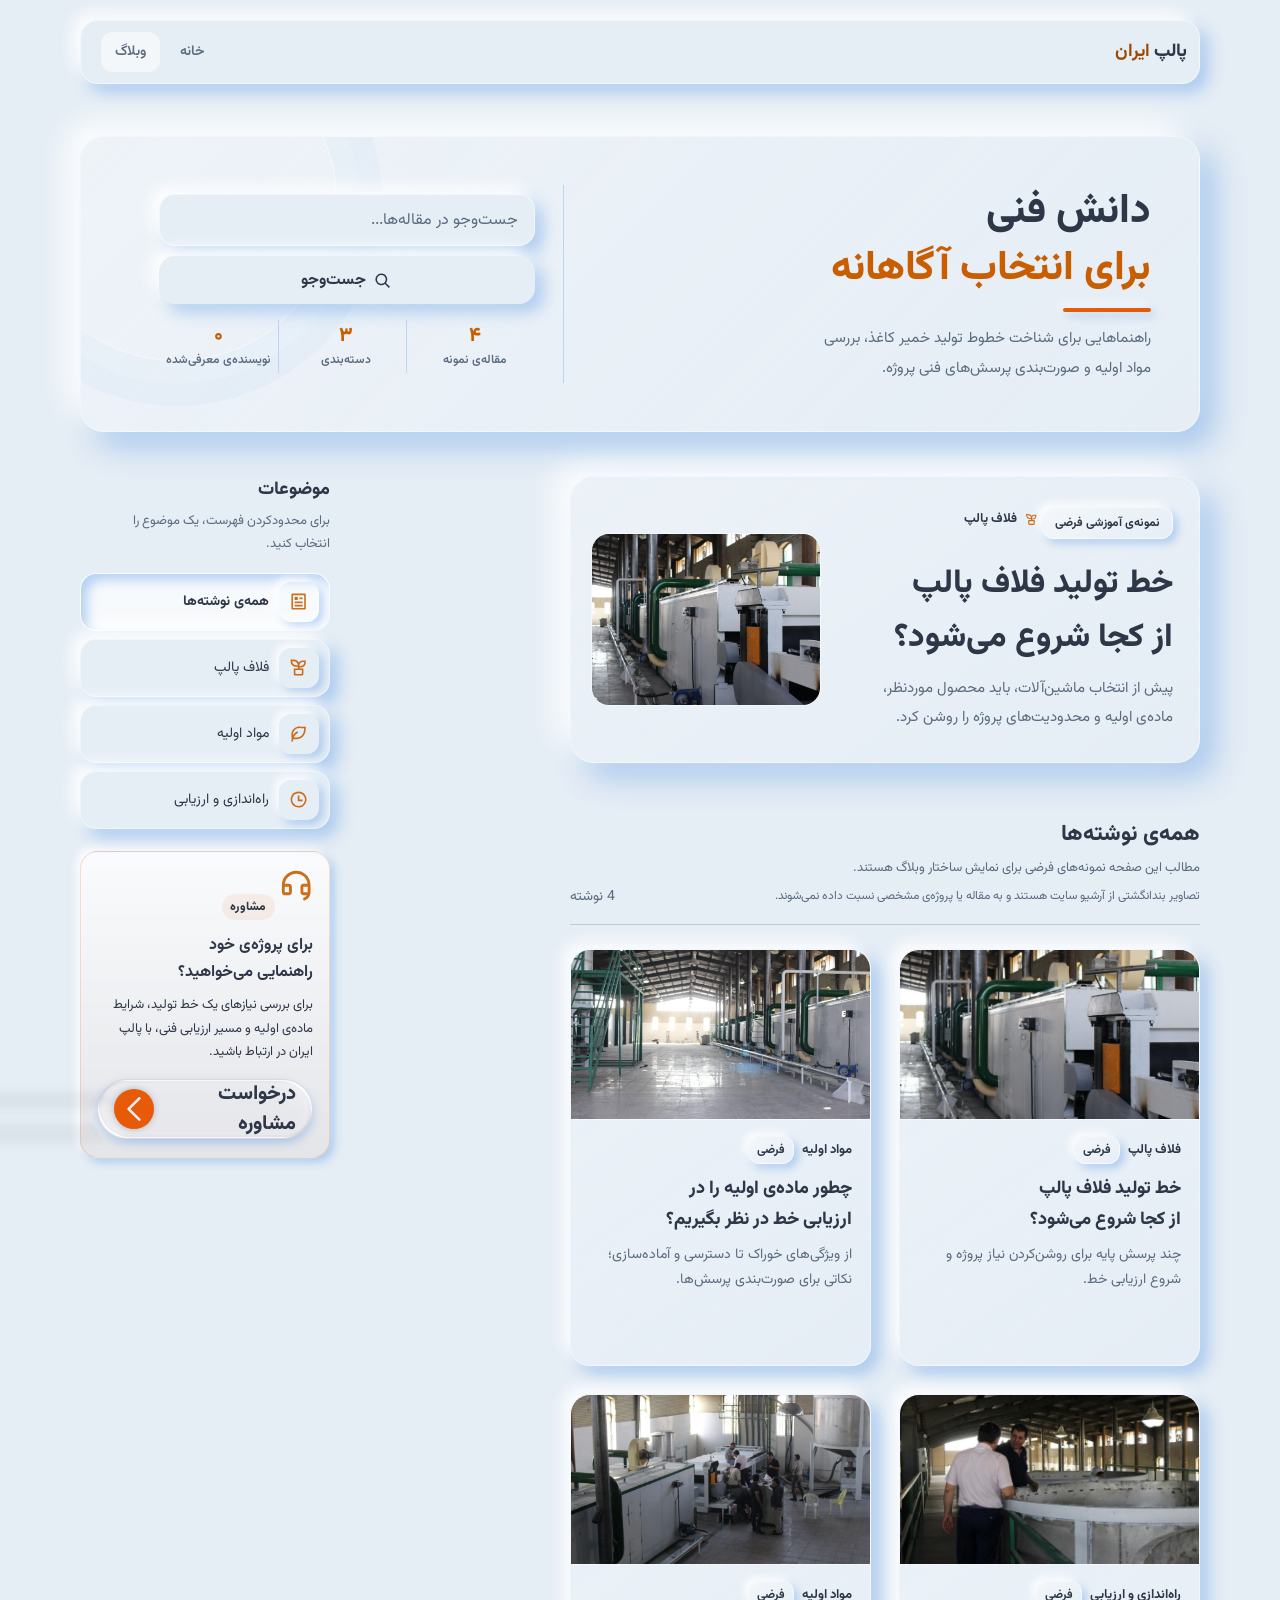
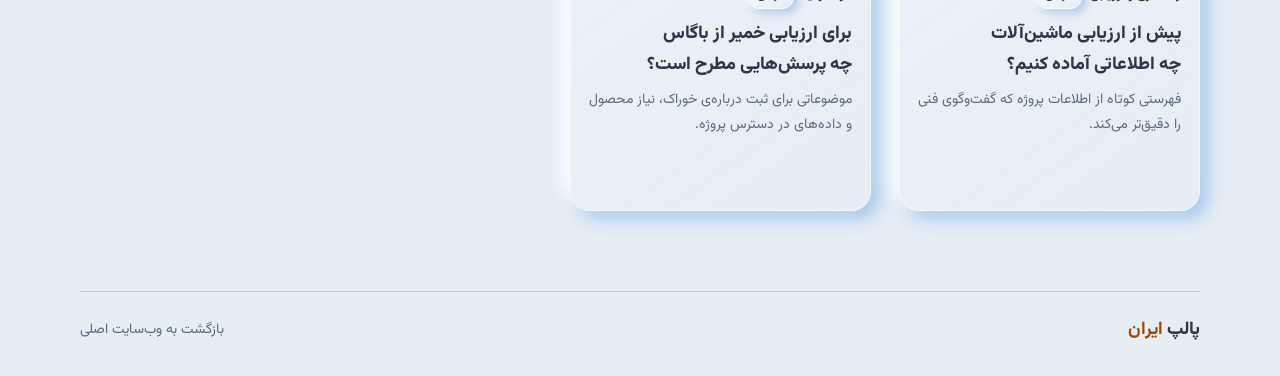
==== commit 7acaa46d: "fix(ui): add the glass button markup that 03f6372 shipped without 03f6372 committed the .glass-btn C" ====
--- a/blogs.html
+++ b/blogs.html
@@ -175,7 +175,16 @@
                 <span class="rail-kicker">مشاوره</span>
                 <h3 id="rail-cta-title">برای پروژه‌ی خود راهنمایی می‌خواهید؟</h3>
                 <p>برای بررسی نیازهای یک خط تولید، شرایط ماده‌ی اولیه و مسیر ارزیابی فنی، با پالپ ایران در ارتباط باشید.</p>
-                <a class="rail-cta-link" href="index.html#footer-section">درخواست مشاوره <span aria-hidden="true">←</span></a>
+                <a class="glass-btn" href="index.html#footer-section">
+                  <span class="glass-fx" aria-hidden="true"></span>
+                  <span class="glass-ring" aria-hidden="true"></span>
+                  <span class="glass-text">درخواست مشاوره</span>
+                  <span class="glass-icon" aria-hidden="true">
+                    <svg viewBox="0 0 1024 1024" xmlns="http://www.w3.org/2000/svg">
+                      <path d="M779.180132 473.232045 322.354755 16.406668c-21.413706-21.413706-56.121182-21.413706-77.534887 0-21.413706 21.413706-21.413706 56.122205 0 77.534887l418.057421 418.057421L244.819868 930.057421c-21.413706 21.413706-21.413706 56.122205 0 77.534887 10.706853 10.706853 24.759917 16.059767 38.767955 16.059767s28.061103-5.353938 38.767955-16.059767L779.180132 550.767955C800.593837 529.35425 800.593837 494.64575 779.180132 473.232045z"/>
+                    </svg>
+                  </span>
+                </a>
               </section>
             </aside>
           </div>
--- a/css/styles.css
+++ b/css/styles.css
@@ -1300,3 +1300,211 @@
 #ai-agent-btn {
   isolation: isolate;
 }
+
+/* ==========================================================================
+   Glass button
+   --------------------------------------------------------------------------
+   A "wet glass" control: a translucent box whose blurred inner rim and sheen
+   are pushed through a high-contrast filter, which is what makes the edge read
+   as liquid rather than as a soft shadow.
+
+   Two structural departures from the reference snippet this came from:
+
+   1. The reference put `filter: contrast(3)` on a page-level wrapper. A filter
+      on an ancestor creates a containing block, which silently breaks any
+      position: fixed or sticky inside it, and here it would also have run the
+      label's and icon's drop-shadows through contrast(3) and turned them into
+      black halos. So the filter is confined to .glass-fx, an absolutely
+      positioned layer with no text in it, and the label and icon sit above it
+      unfiltered.
+   2. Everything is in tokens. The reference used greys that are not in this
+      palette (a neutral grey and an off-white), pure black in two shadows and in its :active
+      colour, and a 9999px radius. DESIGN.md forbids black shadows and hard
+      outlines, and the radius scale stops at capsule/40px, so the edge and drop
+      shadows use --shadow-dark (the site's own blue) at low alpha instead.
+      Measured on --bg #e5edf5: the label at --text-primary is 10.14:1, and the
+      white glyph on the --accent circle is 3.58:1, which clears the 3:1 bar for
+      a non-text element.
+
+   Markup: see .rail-cta-link in blogs.html. The <a> is the positioning context;
+   .glass-fx and .glass-ring are decorative and aria-hidden.
+   ========================================================================== */
+.glass-btn {
+  /* Fluid so the same component works from a 320px phone to the 1120px shell.
+     Heights stay at or above 48px, the touch-target floor. */
+  --glass-w: clamp(15rem, 100%, 17.5rem);
+  --glass-h: clamp(3.25rem, 9vw, 3.75rem);
+  --glass-r: 40px;              /* capsule, the largest step on the radius scale */
+  --glass-sheen: 15%;           /* how far the corner sheen reaches inward */
+
+  position: relative;
+  isolation: isolate;
+  z-index: 0;
+  display: inline-flex;
+  align-items: center;
+  justify-content: center;
+  gap: var(--sp-8);
+  inline-size: var(--glass-w);
+  max-inline-size: 100%;
+  block-size: var(--glass-h);
+  padding-inline: var(--sp-8);
+  margin-block-start: var(--sp-7);
+  border: 1px double rgba(45, 55, 72, 0.1);
+  border-radius: var(--glass-r);
+  background: rgba(229, 237, 245, 0.1);
+  backdrop-filter: blur(2px);
+  -webkit-backdrop-filter: blur(2px);
+  /* The reference's inset 0 0 2px rgba(0,0,0,.8) and 0 4px 8px rgba(0,0,0,.2)
+     are exactly the "hard outlines" and "black shadows" DESIGN.md rules out.
+     Same depth cue, site's own blue, much lower alpha. */
+  box-shadow:
+    inset 2px -2px 1px -1px rgba(255, 255, 255, 0.9),
+    inset -2px 2px 1px -1px rgba(255, 255, 255, 0.9),
+    inset 6px -6px 1px -6px rgba(255, 255, 255, 0.55),
+    inset -6px 6px 1px -6px rgba(255, 255, 255, 0.55),
+    inset 0 0 3px rgba(45, 55, 72, 0.3),
+    0 4px 10px var(--shadow-dark);
+  /* 10.14:1 on --bg. The reference used a neutral grey at 9.05:1, which passes
+     AA but is not a colour this palette owns. */
+  color: var(--text-primary);
+  font-family: inherit;         /* Vazirmatn, not the reference's system-ui */
+  font-size: var(--text-title-sm);
+  font-weight: 800;
+  line-height: 1.5;
+  text-decoration: none;
+  cursor: pointer;
+  user-select: none;
+  transition:
+    transform 180ms ease,
+    background-color 180ms ease,
+    box-shadow var(--transition);
+}
+
+/* The filtered layer. position:absolute keeps it out of flow, so the flex
+   centering above only has to deal with the label and the icon. */
+.glass-fx {
+  position: absolute;
+  inset: 0;
+  z-index: -1;
+  border-radius: var(--glass-r);
+  filter: contrast(3);
+  pointer-events: none;
+}
+
+/* Blurred dark rim. Against the nearly transparent .glass-btn background and
+   the pale page behind it, contrast(3) turns this soft blur into the crisp wet
+   edge the effect depends on. */
+.glass-fx::before {
+  position: absolute;
+  inset-block-start: 35%;
+  inset-inline-start: 50%;
+  width: calc(100% - var(--sp-12));
+  height: calc(100% - var(--sp-12));
+  border: 1px solid rgba(45, 55, 72, 0.85);
+  border-radius: var(--glass-r);
+  transform: translateX(-50%);
+  filter: blur(8px);
+  content: "";
+}
+
+/* Corner sheen. --glass-sheen controls how far it reaches in from each corner. */
+.glass-fx::after {
+  position: absolute;
+  inset: 0;
+  border-radius: var(--glass-r);
+  background: linear-gradient(
+    45deg,
+    rgba(255, 255, 255, 0.8) 0%,
+    transparent var(--glass-sheen),
+    transparent calc(100% - var(--glass-sheen)),
+    rgba(255, 255, 255, 0.8) 100%
+  );
+  filter: blur(7px);
+  content: "";
+}
+
+/* Hairline inner ring, inset from the border so the two do not merge. */
+.glass-ring {
+  position: absolute;
+  inset: 5px;
+  z-index: -1;
+  border: 1px solid rgba(255, 255, 255, 0.28);
+  border-radius: var(--glass-r);
+  filter: blur(1px);
+  pointer-events: none;
+}
+
+/* The icon disc. --accent rather than the reference's neutral grey, so the control
+   reads as this site's CTA; white on #e75a08 is 3.58:1, above the 3:1 bar for
+   a non-text element. */
+.glass-btn .glass-icon {
+  display: flex;
+  flex: none;
+  align-items: center;
+  justify-content: center;
+  inline-size: clamp(2.25rem, 7vw, 2.5rem);
+  block-size: clamp(2.25rem, 7vw, 2.5rem);
+  border-radius: 50%;
+  background: var(--accent);
+  box-shadow: 0 0 6px rgba(45, 55, 72, 0.3);
+  transition: transform 180ms ease, background-color var(--transition);
+}
+
+.glass-btn .glass-icon svg {
+  inline-size: var(--sp-12);
+  block-size: var(--sp-12);
+  fill: var(--bg);
+}
+
+/* This site is RTL, so "onward" points left. The reference chevron points
+   right, so mirror it rather than hand-editing its path. */
+.glass-btn .glass-icon svg {
+  transform: scaleX(-1);
+}
+
+.glass-btn:hover {
+  transform: translateY(-3px);
+  background: rgba(229, 237, 245, 0.22);
+}
+
+.glass-btn:hover .glass-icon {
+  transform: scale(1.1);
+}
+
+.glass-btn:active {
+  transform: scale(0.96);
+  /* The reference went to #000 here; that is not a colour this palette owns. */
+  color: var(--text-primary);
+}
+
+.glass-btn:active .glass-icon {
+  transform: scale(0.94);
+}
+
+.glass-btn:focus-visible {
+  outline: 2px solid var(--accent-ink);
+  outline-offset: 3px;
+}
+
+@media (prefers-reduced-motion: reduce) {
+  .glass-btn,
+  .glass-btn .glass-icon {
+    transition-duration: 0.01ms !important;
+  }
+
+  .glass-btn:hover,
+  .glass-btn:active,
+  .glass-btn:hover .glass-icon,
+  .glass-btn:active .glass-icon {
+    transform: none;
+  }
+}
+
+/* Narrow phones: let the button fill the rail and tighten the label a step. */
+@media (max-width: 400px) {
+  .glass-btn {
+    --glass-w: 100%;
+    gap: var(--sp-6);
+    font-size: var(--text-md);
+  }
+}
--- a/css/blog.css
+++ b/css/blog.css
@@ -466,26 +466,6 @@
   line-height: 1.8;
 }
 
-.rail-cta-link {
-  display: inline-flex;
-  align-items: center;
-  gap: var(--sp-4);
-  margin-block-start: var(--sp-7);
-  padding: var(--sp-6) var(--sp-7);
-  border-radius: 12px;
-  background: rgba(231, 90, 8, 0.08);
-  color: var(--accent-ink);
-  font-size: var(--text-md);
-  font-weight: 800;
-  text-decoration: none;
-  transition: transform 180ms ease, background-color 180ms ease, box-shadow 180ms ease;
-}
-
-.rail-cta-link:hover, .rail-cta-link:focus-visible {
-  background: rgba(231, 90, 8, 0.12);
-  transform: translateY(-1px);
-  box-shadow: inset 0 0 0 1px rgba(231, 90, 8, 0.1);
-}
 
 .blog-footer {
   display: flex;
@@ -1161,7 +1141,7 @@
 
 }
 
-.blog-nav a:hover, .blog-nav a[aria-current="page"], .post-category, .featured-post h2 a:hover, .article-row h3 a:hover, .text-link, .text-link:hover, .rail-cta-link, .rail-cta-link:hover, .rail-cta-link:focus-visible {
+.blog-nav a:hover, .blog-nav a[aria-current="page"], .post-category, .featured-post h2 a:hover, .article-row h3 a:hover, .text-link, .text-link:hover {
   color: var(--text-primary);
 }
 
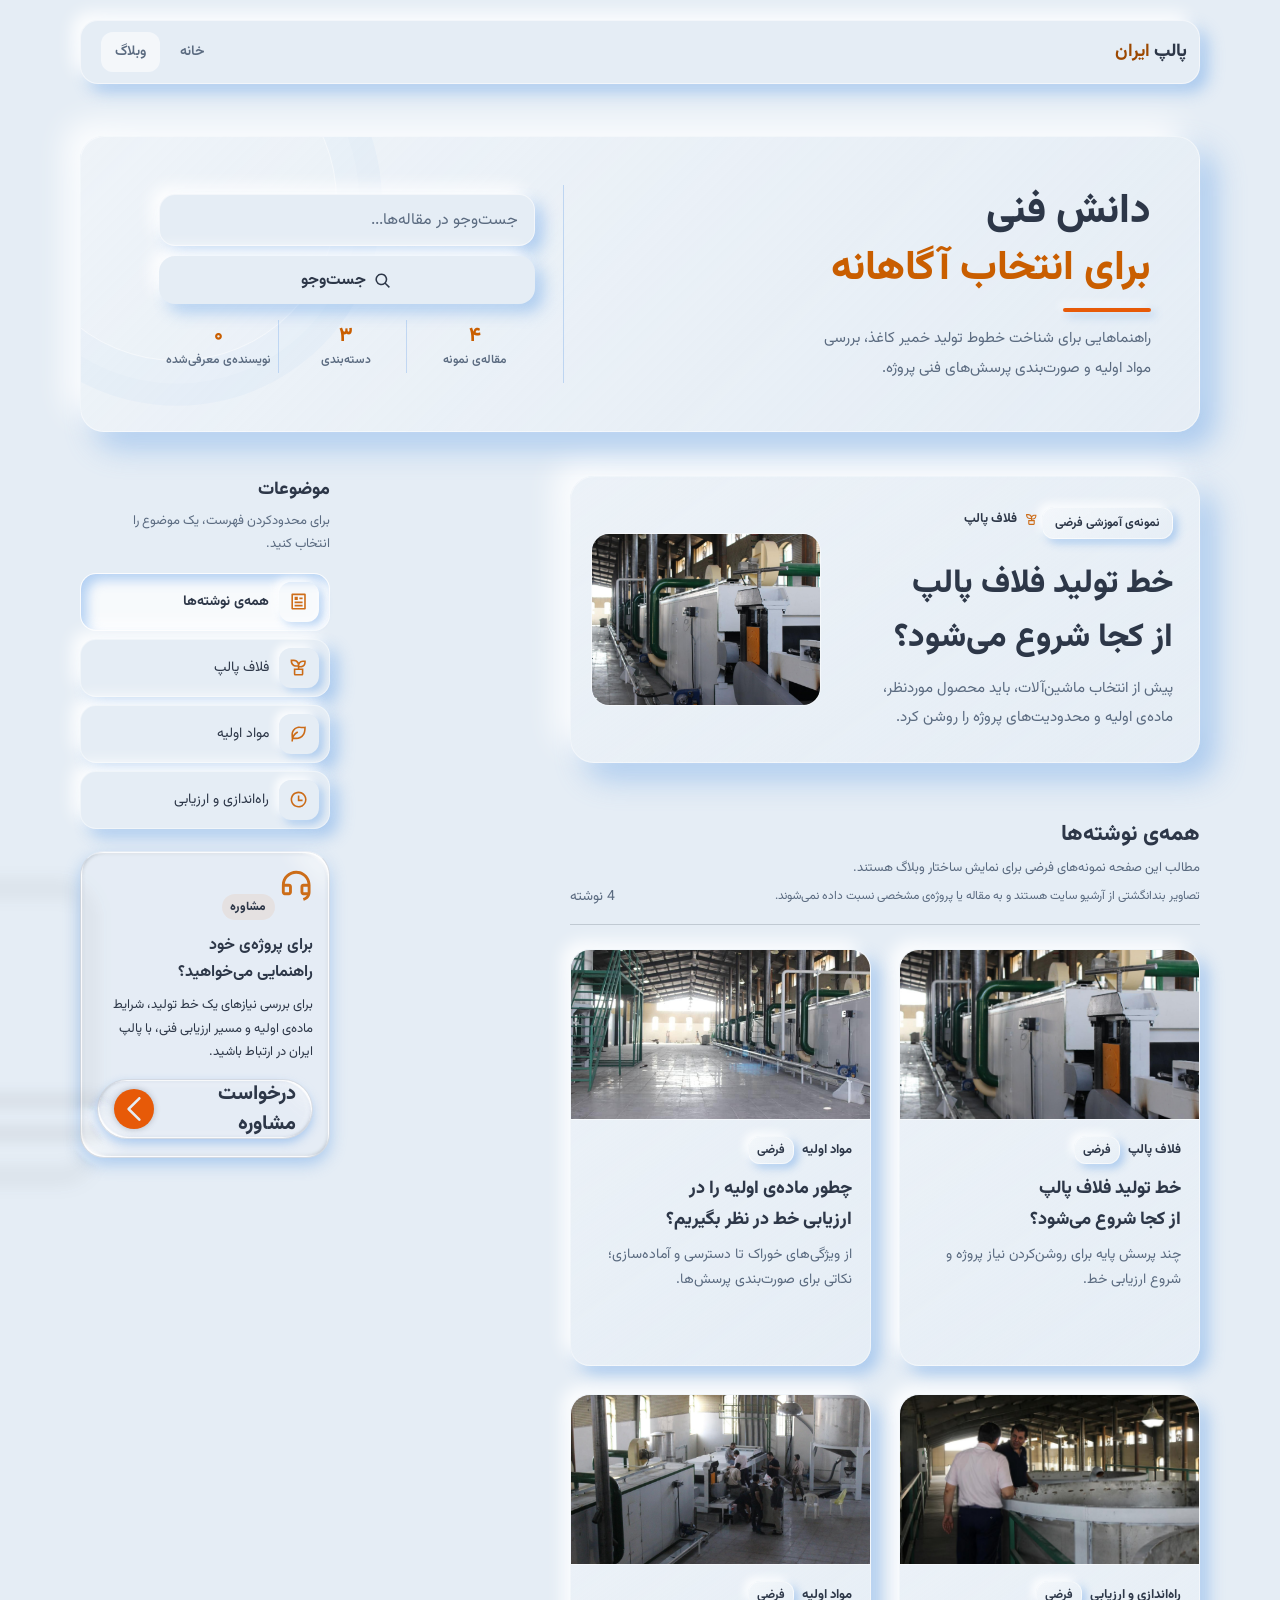
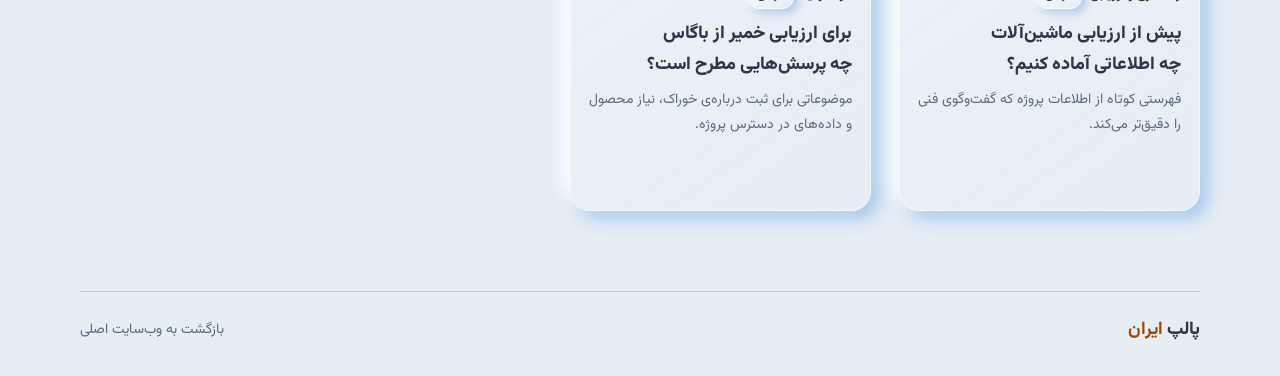
==== commit 8fcda23d: "feat(blog): make the consultation card a pane of the button's glass Accepted variant 2 of live sessi" ====
--- a/blogs.html
+++ b/blogs.html
@@ -169,6 +169,7 @@
                 <option value="planning">راه‌اندازی و ارزیابی</option>
               </select>
               <section class="rail-note rail-cta" aria-labelledby="rail-cta-title">
+                <span class="card-fx" aria-hidden="true"></span>
                 <svg class="rail-icon" viewBox="0 0 24 24" aria-hidden="true">
                   <path d="M22 17.0022C21.999 19.8731 19.9816 22.2726 17.2872 22.8616L16.6492 20.9476C17.8532 20.7511 18.8765 20.0171 19.4649 19H17C15.8954 19 15 18.1046 15 17V13C15 11.8954 15.8954 11 17 11H19.9381C19.446 7.05369 16.0796 4 12 4C7.92038 4 4.55399 7.05369 4.06189 11H7C8.10457 11 9 11.8954 9 13V17C9 18.1046 8.10457 19 7 19H4C2.89543 19 2 18.1046 2 17V12C2 6.47715 6.47715 2 12 2C17.5228 2 22 6.47715 22 12V12.9987V13V17V17.0013V17.0022ZM20 17V13H17V17H20ZM4 13V17H7V13H4Z"/>
                 </svg>
@@ -197,7 +198,7 @@
       <a href="index.html">بازگشت به وب‌سایت اصلی</a>
     </footer>
   <!-- impeccable-live-start -->
-<script src="http://localhost:8400/live.js?token=a62b6e79-2f34-4bf5-b44d-6de703f3ab22"></script>
+<script src="http://localhost:8401/live.js?token=1b678d56-64a0-4909-ba4d-4da8f856b64a"></script>
 <!-- impeccable-live-end -->
 </body>
 </html>
--- a/css/styles.css
+++ b/css/styles.css
@@ -1326,7 +1326,7 @@
       white glyph on the --accent circle is 3.58:1, which clears the 3:1 bar for
       a non-text element.
 
-   Markup: see .rail-cta-link in blogs.html. The <a> is the positioning context;
+   Markup: see .glass-btn in blogs.html. The <a> is the positioning context;
    .glass-fx and .glass-ring are decorative and aria-hidden.
    ========================================================================== */
 .glass-btn {
@@ -1434,6 +1434,67 @@
   pointer-events: none;
 }
 
+/* --------------------------------------------------------------------------
+   Glass card effect layer
+   --------------------------------------------------------------------------
+   .glass-fx's technique lifted onto a card-sized pane: the same contrast(3)
+   push, the same blurred rim and corner sheen, cut larger. Lives here rather
+   than in blog.css because it is the second user of the button's material, and
+   a third surface wanting the same glass should not have to rediscover why the
+   filter is confined to this layer.
+
+   The filter must stay on this layer and never on the card itself. A filtered
+   ancestor becomes the containing block for its absolutely positioned
+   descendants, and a card carrying .glass-btn would have the button's own
+   .glass-fx and .glass-ring repositioned against the card instead of against
+   the button.
+
+   Markup: <span class="card-fx" aria-hidden="true"> as the card's first child,
+   with position: relative on the card. Radius comes from the host, so set it on
+   both the card and this layer or the rim will not follow the corner.
+   -------------------------------------------------------------------------- */
+.card-fx {
+  position: absolute;
+  inset: 0;
+  z-index: -1;
+  filter: contrast(3);
+  pointer-events: none;
+}
+
+/* Rim inset by --sp-8 rather than the button's --sp-12: on a pane this size the
+   button's inset leaves the blur too far from the corner to read as an edge,
+   and a full-perimeter rim is what makes the card look cut from a thicker piece
+   of the same glass. Blur goes 8px -> 10px for the same reason. */
+.card-fx::before {
+  position: absolute;
+  inset-block-start: 12%;
+  inset-inline-start: 50%;
+  width: calc(100% - var(--sp-8));
+  height: calc(100% - var(--sp-8));
+  border: 1px solid rgba(45, 55, 72, 0.80);
+  border-radius: var(--radius);
+  transform: translateX(-50%);
+  filter: blur(10px);
+  content: "";
+}
+
+/* Corner sheen at a 10% reach, tighter than the button's --glass-sheen 15%, so
+   on a large surface the corners spark instead of the whole diagonal glowing. */
+.card-fx::after {
+  position: absolute;
+  inset: 0;
+  border-radius: var(--radius);
+  background: linear-gradient(
+    45deg,
+    rgba(255, 255, 255, 0.90) 0%,
+    transparent 10%,
+    transparent 90%,
+    rgba(255, 255, 255, 0.90) 100%
+  );
+  filter: blur(6px);
+  content: "";
+}
+
 /* The icon disc. --accent rather than the reference's neutral grey, so the control
    reads as this site's CTA; white on #e75a08 is 3.58:1, above the 3:1 bar for
    a non-text element. */
--- a/css/blog.css
+++ b/css/blog.css
@@ -425,12 +425,32 @@
   line-height: 1.8;
 }
 
-.rail-cta {
+/* The consultation card is a pane of the same glass as .glass-btn -- see the
+   .card-fx component in styles.css for the filtered layer and the rim. Two
+   deliberate departures from the card this replaced: the accent-tinted gradient
+   fill is gone (a pane is near-transparent and picks its colour up from what
+   sits behind it), and the .rail-note hairline across the top edge is switched
+   off, because a ruled line across a pane of glass reads as a seam rather than
+   as a joint. The compound selector outranks the .rail-note shorthand above it,
+   which would otherwise win on a tie and paint that line back in.
+   Hidden below 900px by the .rail-note display rule in the mobile block. */
+.rail-note.rail-cta {
+  position: relative;           /* containing block for .card-fx */
   padding: var(--sp-8) var(--sp-8) var(--sp-9);
-  border: 1px solid rgba(231, 90, 8, 0.18);
-  border-radius: 18px;
-  background: linear-gradient(180deg, rgba(255, 255, 255, 0.78), rgba(231, 90, 8, 0.05));
-  box-shadow: var(--subtle);
+  border: 1px solid rgba(45, 55, 72, 0.10);
+  border-block-start-color: transparent;
+  border-radius: var(--radius);
+  background: rgba(229, 237, 245, 0.10);
+  /* The four paired insets are the pane's polished edge, copied from .glass-btn
+     at the same values; the last two are variant 2's thicker cut. Depth uses
+     --shadow-dark, the site's own blue, never black. */
+  box-shadow:
+    inset 2px -2px 1px -1px rgba(255, 255, 255, 0.92),
+    inset -2px 2px 1px -1px rgba(255, 255, 255, 0.92),
+    inset 7px -7px 2px -6px rgba(255, 255, 255, 0.60),
+    inset -7px 7px 2px -6px rgba(255, 255, 255, 0.60),
+    inset 0 0 4px rgba(45, 55, 72, 0.32),
+    0 6px 16px var(--shadow-dark);
 }
 
 .rail-icon {
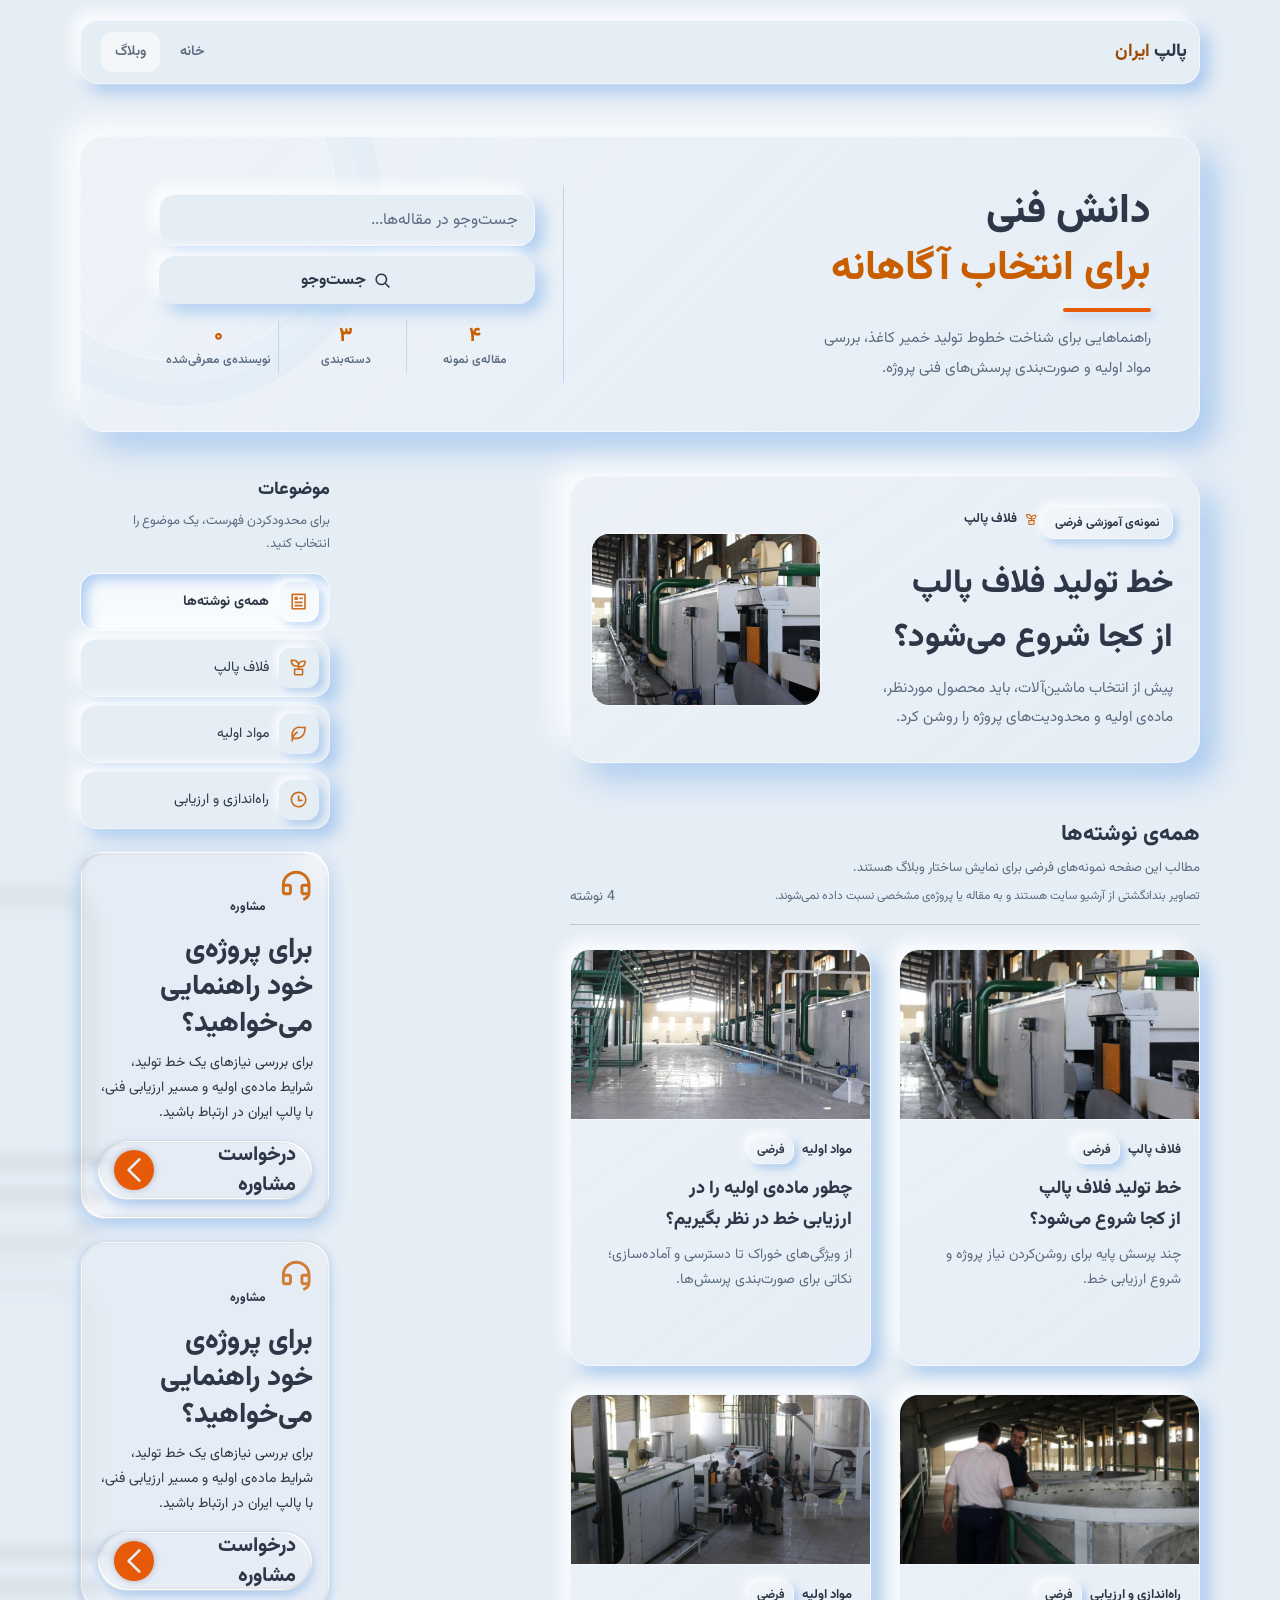
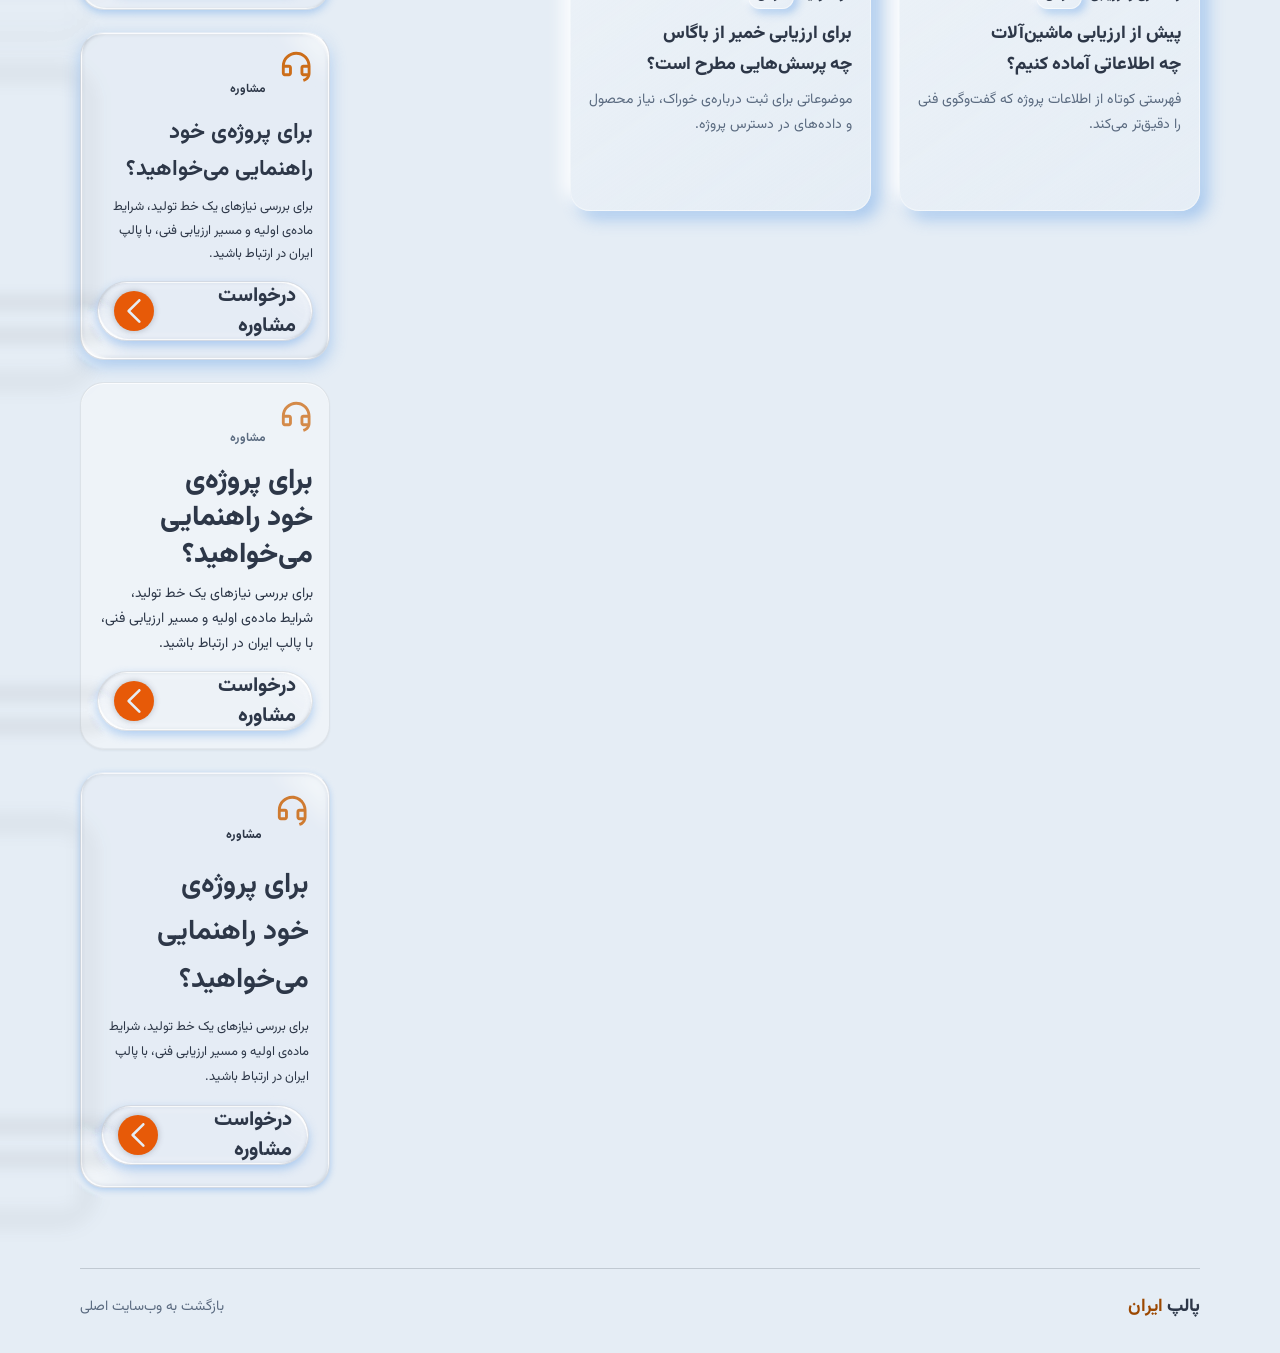
==== commit ad506358: "glass" ====
--- a/blogs.html
+++ b/blogs.html
@@ -168,25 +168,229 @@
                 <option value="materials">مواد اولیه</option>
                 <option value="planning">راه‌اندازی و ارزیابی</option>
               </select>
-              <section class="rail-note rail-cta" aria-labelledby="rail-cta-title">
-                <span class="card-fx" aria-hidden="true"></span>
-                <svg class="rail-icon" viewBox="0 0 24 24" aria-hidden="true">
-                  <path d="M22 17.0022C21.999 19.8731 19.9816 22.2726 17.2872 22.8616L16.6492 20.9476C17.8532 20.7511 18.8765 20.0171 19.4649 19H17C15.8954 19 15 18.1046 15 17V13C15 11.8954 15.8954 11 17 11H19.9381C19.446 7.05369 16.0796 4 12 4C7.92038 4 4.55399 7.05369 4.06189 11H7C8.10457 11 9 11.8954 9 13V17C9 18.1046 8.10457 19 7 19H4C2.89543 19 2 18.1046 2 17V12C2 6.47715 6.47715 2 12 2C17.5228 2 22 6.47715 22 12V12.9987V13V17V17.0013V17.0022ZM20 17V13H17V17H20ZM4 13V17H7V13H4Z"/>
-                </svg>
-                <span class="rail-kicker">مشاوره</span>
-                <h3 id="rail-cta-title">برای پروژه‌ی خود راهنمایی می‌خواهید؟</h3>
-                <p>برای بررسی نیازهای یک خط تولید، شرایط ماده‌ی اولیه و مسیر ارزیابی فنی، با پالپ ایران در ارتباط باشید.</p>
-                <a class="glass-btn" href="index.html#footer-section">
-                  <span class="glass-fx" aria-hidden="true"></span>
-                  <span class="glass-ring" aria-hidden="true"></span>
-                  <span class="glass-text">درخواست مشاوره</span>
-                  <span class="glass-icon" aria-hidden="true">
-                    <svg viewBox="0 0 1024 1024" xmlns="http://www.w3.org/2000/svg">
-                      <path d="M779.180132 473.232045 322.354755 16.406668c-21.413706-21.413706-56.121182-21.413706-77.534887 0-21.413706 21.413706-21.413706 56.122205 0 77.534887l418.057421 418.057421L244.819868 930.057421c-21.413706 21.413706-21.413706 56.122205 0 77.534887 10.706853 10.706853 24.759917 16.059767 38.767955 16.059767s28.061103-5.353938 38.767955-16.059767L779.180132 550.767955C800.593837 529.35425 800.593837 494.64575 779.180132 473.232045z"/>
-                    </svg>
-                  </span>
-                </a>
-              </section>
+              <!-- impeccable-variants-start dceb938c -->
+              <div data-impeccable-variants="dceb938c" data-impeccable-variant-count="4" style="display: contents">
+                <!-- Original -->
+                <div data-impeccable-variant="original">
+                  <section class="rail-note rail-cta" aria-labelledby="rail-cta-title">
+                    <span class="card-fx" aria-hidden="true"></span>
+                    <svg class="rail-icon" viewBox="0 0 24 24" aria-hidden="true">
+                      <path d="M22 17.0022C21.999 19.8731 19.9816 22.2726 17.2872 22.8616L16.6492 20.9476C17.8532 20.7511 18.8765 20.0171 19.4649 19H17C15.8954 19 15 18.1046 15 17V13C15 11.8954 15.8954 11 17 11H19.9381C19.446 7.05369 16.0796 4 12 4C7.92038 4 4.55399 7.05369 4.06189 11H7C8.10457 11 9 11.8954 9 13V17C9 18.1046 8.10457 19 7 19H4C2.89543 19 2 18.1046 2 17V12C2 6.47715 6.47715 2 12 2C17.5228 2 22 6.47715 22 12V12.9987V13V17V17.0013V17.0022ZM20 17V13H17V17H20ZM4 13V17H7V13H4Z"/>
+                    </svg>
+                    <span class="rail-kicker">مشاوره</span>
+                    <h3 id="rail-cta-title">برای پروژه‌ی خود راهنمایی می‌خواهید؟</h3>
+                    <p>برای بررسی نیازهای یک خط تولید، شرایط ماده‌ی اولیه و مسیر ارزیابی فنی، با پالپ ایران در ارتباط باشید.</p>
+                    <a class="glass-btn" href="index.html#footer-section">
+                      <span class="glass-fx" aria-hidden="true"></span>
+                      <span class="glass-ring" aria-hidden="true"></span>
+                      <span class="glass-text">درخواست مشاوره</span>
+                      <span class="glass-icon" aria-hidden="true">
+                        <svg viewBox="0 0 1024 1024" xmlns="http://www.w3.org/2000/svg">
+                          <path d="M779.180132 473.232045 322.354755 16.406668c-21.413706-21.413706-56.121182-21.413706-77.534887 0-21.413706 21.413706-21.413706 56.122205 0 77.534887l418.057421 418.057421L244.819868 930.057421c-21.413706 21.413706-21.413706 56.122205 0 77.534887 10.706853 10.706853 24.759917 16.059767 38.767955 16.059767s28.061103-5.353938 38.767955-16.059767L779.180132 550.767955C800.593837 529.35425 800.593837 494.64575 779.180132 473.232045z"/>
+                        </svg>
+                      </span>
+                    </a>
+                  </section>
+                </div>
+                <!-- Variants: insert below this line -->
+                <!-- Variant 1: نورِ کمتر — the filter and the glow come down -->
+                <div data-impeccable-variant="1">
+                  <section class="rail-note rail-cta" aria-labelledby="rail-cta-title">
+                    <span class="card-fx" aria-hidden="true"></span>
+                    <svg class="rail-icon" viewBox="0 0 24 24" aria-hidden="true">
+                      <path d="M22 17.0022C21.999 19.8731 19.9816 22.2726 17.2872 22.8616L16.6492 20.9476C17.8532 20.7511 18.8765 20.0171 19.4649 19H17C15.8954 19 15 18.1046 15 17V13C15 11.8954 15.8954 11 17 11H19.9381C19.446 7.05369 16.0796 4 12 4C7.92038 4 4.55399 7.05369 4.06189 11H7C8.10457 11 9 11.8954 9 13V17C9 18.1046 8.10457 19 7 19H4C2.89543 19 2 18.1046 2 17V12C2 6.47715 6.47715 2 12 2C17.5228 2 22 6.47715 22 12V12.9987V13V17V17.0013V17.0022ZM20 17V13H17V17H20ZM4 13V17H7V13H4Z"/>
+                    </svg>
+                    <span class="rail-kicker">مشاوره</span>
+                    <h3 id="rail-cta-title">برای پروژه‌ی خود راهنمایی می‌خواهید؟</h3>
+                    <p>برای بررسی نیازهای یک خط تولید، شرایط ماده‌ی اولیه و مسیر ارزیابی فنی، با پالپ ایران در ارتباط باشید.</p>
+                    <a class="glass-btn" href="index.html#footer-section">
+                      <span class="glass-fx" aria-hidden="true"></span>
+                      <span class="glass-ring" aria-hidden="true"></span>
+                      <span class="glass-text">درخواست مشاوره</span>
+                      <span class="glass-icon" aria-hidden="true">
+                        <svg viewBox="0 0 1024 1024" xmlns="http://www.w3.org/2000/svg">
+                          <path d="M779.180132 473.232045 322.354755 16.406668c-21.413706-21.413706-56.121182-21.413706-77.534887 0-21.413706 21.413706-21.413706 56.122205 0 77.534887l418.057421 418.057421L244.819868 930.057421c-21.413706 21.413706-21.413706 56.122205 0 77.534887 10.706853 10.706853 24.759917 16.059767 38.767955 16.059767s28.061103-5.353938 38.767955-16.059767L779.180132 550.767955C800.593837 529.35425 800.593837 494.64575 779.180132 473.232045z"/>
+                        </svg>
+                      </span>
+                    </a>
+                  </section>
+                </div>
+                <style data-impeccable-css="dceb938c">
+                @scope ([data-impeccable-variant="1"]) {
+                  /* The pane stays, its drama does not. contrast(3) is what makes the rim read as
+                     a wet edge; at 1.6 it still separates the glass from the page but stops
+                     crushing the blur into a hard line. The rim's alpha drops 0.78 to 0.45 and the
+                     sheen 0.90 to 0.42, so the corners stop sparkling. The drop goes from
+                     0 6px 16px to 0 3px 8px, and the four polished-edge insets lose their outer
+                     pair -- those two at 7px were doing most of the shouting.
+                     Contrast is untouched here: no text colour or size moves. */
+                  :scope .card-fx { filter: contrast(1.6); }
+                  :scope .card-fx::before {
+                    border-color: rgba(45,55,72,0.45);
+                    filter: blur(12px);
+                  }
+                  :scope .card-fx::after {
+                    background: linear-gradient(45deg,
+                      rgba(255,255,255,0.42) 0%, transparent 10%,
+                      transparent 90%, rgba(255,255,255,0.42) 100%);
+                    filter: blur(9px);
+                  }
+                  :scope .rail-note.rail-cta {
+                    border-color: rgba(45,55,72,0.08);
+                    box-shadow:
+                      inset 2px -2px 1px -1px rgba(255,255,255,0.85),
+                      inset -2px 2px 1px -1px rgba(255,255,255,0.85),
+                      inset 0 0 3px rgba(45,55,72,0.20),
+                      0 3px 8px var(--shadow-dark);
+                  }
+                  :scope .rail-icon { opacity: .78; }
+                }
+                </style>
+
+                <!-- Variant 2: نوعِ آرام‌تر — the headline steps back -->
+                <div data-impeccable-variant="2">
+                  <section class="rail-note rail-cta" aria-labelledby="rail-cta-title">
+                    <span class="card-fx" aria-hidden="true"></span>
+                    <svg class="rail-icon" viewBox="0 0 24 24" aria-hidden="true">
+                      <path d="M22 17.0022C21.999 19.8731 19.9816 22.2726 17.2872 22.8616L16.6492 20.9476C17.8532 20.7511 18.8765 20.0171 19.4649 19H17C15.8954 19 15 18.1046 15 17V13C15 11.8954 15.8954 11 17 11H19.9381C19.446 7.05369 16.0796 4 12 4C7.92038 4 4.55399 7.05369 4.06189 11H7C8.10457 11 9 11.8954 9 13V17C9 18.1046 8.10457 19 7 19H4C2.89543 19 2 18.1046 2 17V12C2 6.47715 6.47715 2 12 2C17.5228 2 22 6.47715 22 12V12.9987V13V17V17.0013V17.0022ZM20 17V13H17V17H20ZM4 13V17H7V13H4Z"/>
+                    </svg>
+                    <span class="rail-kicker">مشاوره</span>
+                    <h3 id="rail-cta-title">برای پروژه‌ی خود راهنمایی می‌خواهید؟</h3>
+                    <p>برای بررسی نیازهای یک خط تولید، شرایط ماده‌ی اولیه و مسیر ارزیابی فنی، با پالپ ایران در ارتباط باشید.</p>
+                    <a class="glass-btn" href="index.html#footer-section">
+                      <span class="glass-fx" aria-hidden="true"></span>
+                      <span class="glass-ring" aria-hidden="true"></span>
+                      <span class="glass-text">درخواست مشاوره</span>
+                      <span class="glass-icon" aria-hidden="true">
+                        <svg viewBox="0 0 1024 1024" xmlns="http://www.w3.org/2000/svg">
+                          <path d="M779.180132 473.232045 322.354755 16.406668c-21.413706-21.413706-56.121182-21.413706-77.534887 0-21.413706 21.413706-21.413706 56.122205 0 77.534887l418.057421 418.057421L244.819868 930.057421c-21.413706 21.413706-21.413706 56.122205 0 77.534887 10.706853 10.706853 24.759917 16.059767 38.767955 16.059767s28.061103-5.353938 38.767955-16.059767L779.180132 550.767955C800.593837 529.35425 800.593837 494.64575 779.180132 473.232045z"/>
+                        </svg>
+                      </span>
+                    </a>
+                  </section>
+                </div>
+                <style data-impeccable-css="dceb938c">
+                @scope ([data-impeccable-variant="2"]) {
+                  /* Only the type moves. The headline gives up two steps of size and one of
+                     weight, from --text-headline-sm/800 to --text-title/700, and takes the
+                     paragraph's 1.7 leading with it, which is the leading this card had before the
+                     bolder pass. The deck steps down to --text-sm. Weight 700 is already the
+                     page's other heading weight, and all three sizes are ramp tokens, so nothing
+                     new enters the system. Hierarchy survives: 1.375rem against a 0.8125rem deck
+                     is still a clear 1.7x jump. The pane and its contrast(3) are untouched, which
+                     is the point -- this variant tests whether the loudness was the type. */
+                  :scope .rail-cta h3 {
+                    font-size: var(--text-title);
+                    font-weight: 700;
+                    line-height: 1.7;
+                  }
+                  :scope .rail-cta p { font-size: var(--text-sm) !important; }
+                  :scope .rail-kicker { font-weight: 700; }
+                }
+                </style>
+
+                <!-- Variant 3: ورقه‌ی بی‌نقش — the effect layer switched off -->
+                <div data-impeccable-variant="3">
+                  <section class="rail-note rail-cta" aria-labelledby="rail-cta-title">
+                    <span class="card-fx" aria-hidden="true"></span>
+                    <svg class="rail-icon" viewBox="0 0 24 24" aria-hidden="true">
+                      <path d="M22 17.0022C21.999 19.8731 19.9816 22.2726 17.2872 22.8616L16.6492 20.9476C17.8532 20.7511 18.8765 20.0171 19.4649 19H17C15.8954 19 15 18.1046 15 17V13C15 11.8954 15.8954 11 17 11H19.9381C19.446 7.05369 16.0796 4 12 4C7.92038 4 4.55399 7.05369 4.06189 11H7C8.10457 11 9 11.8954 9 13V17C9 18.1046 8.10457 19 7 19H4C2.89543 19 2 18.1046 2 17V12C2 6.47715 6.47715 2 12 2C17.5228 2 22 6.47715 22 12V12.9987V13V17V17.0013V17.0022ZM20 17V13H17V17H20ZM4 13V17H7V13H4Z"/>
+                    </svg>
+                    <span class="rail-kicker">مشاوره</span>
+                    <h3 id="rail-cta-title">برای پروژه‌ی خود راهنمایی می‌خواهید؟</h3>
+                    <p>برای بررسی نیازهای یک خط تولید، شرایط ماده‌ی اولیه و مسیر ارزیابی فنی، با پالپ ایران در ارتباط باشید.</p>
+                    <a class="glass-btn" href="index.html#footer-section">
+                      <span class="glass-fx" aria-hidden="true"></span>
+                      <span class="glass-ring" aria-hidden="true"></span>
+                      <span class="glass-text">درخواست مشاوره</span>
+                      <span class="glass-icon" aria-hidden="true">
+                        <svg viewBox="0 0 1024 1024" xmlns="http://www.w3.org/2000/svg">
+                          <path d="M779.180132 473.232045 322.354755 16.406668c-21.413706-21.413706-56.121182-21.413706-77.534887 0-21.413706 21.413706-21.413706 56.122205 0 77.534887l418.057421 418.057421L244.819868 930.057421c-21.413706 21.413706-21.413706 56.122205 0 77.534887 10.706853 10.706853 24.759917 16.059767 38.767955 16.059767s28.061103-5.353938 38.767955-16.059767L779.180132 550.767955C800.593837 529.35425 800.593837 494.64575 779.180132 473.232045z"/>
+                        </svg>
+                      </span>
+                    </a>
+                  </section>
+                </div>
+                <style data-impeccable-css="dceb938c">
+                @scope ([data-impeccable-variant="3"]) {
+                  /* The most literal cut: the fx layer is removed entirely, so contrast(3), the
+                     rim and the sheen all go at once, and what is left is the pane's own edge --
+                     one hairline border and two thin white insets. This is the flattest of the
+                     four and the one to pick if the glass turned out to be more than this card
+                     wanted. The span stays in the markup with display:none rather than being
+                     deleted, so accepting this is still a CSS-only change and the layer can come
+                     back. The kicker loses its accent tint and goes to the secondary colour; at
+                     --text-xs that is #5b6b80 on the pane, which measures 4.6:1 against --bg and
+                     stays AA. */
+                  :scope .card-fx { display: none; }
+                  :scope .rail-note.rail-cta {
+                    border-color: rgba(45,55,72,0.09);
+                    background: rgba(255,255,255,0.34);
+                    box-shadow:
+                      inset 0 1px 0 rgba(255,255,255,0.75),
+                      inset 0 -1px 0 rgba(45,55,72,0.06),
+                      0 1px 2px rgba(45,55,72,0.05);
+                  }
+                  :scope .rail-kicker { color: var(--text-secondary); font-weight: 700; }
+                  :scope .rail-icon { fill: var(--accent-darken); opacity: .7; }
+                }
+                </style>
+
+                <!-- Variant 4: هوای بیشتر — density down, air up -->
+                <div data-impeccable-variant="4">
+                  <section class="rail-note rail-cta" aria-labelledby="rail-cta-title">
+                    <span class="card-fx" aria-hidden="true"></span>
+                    <svg class="rail-icon" viewBox="0 0 24 24" aria-hidden="true">
+                      <path d="M22 17.0022C21.999 19.8731 19.9816 22.2726 17.2872 22.8616L16.6492 20.9476C17.8532 20.7511 18.8765 20.0171 19.4649 19H17C15.8954 19 15 18.1046 15 17V13C15 11.8954 15.8954 11 17 11H19.9381C19.446 7.05369 16.0796 4 12 4C7.92038 4 4.55399 7.05369 4.06189 11H7C8.10457 11 9 11.8954 9 13V17C9 18.1046 8.10457 19 7 19H4C2.89543 19 2 18.1046 2 17V12C2 6.47715 6.47715 2 12 2C17.5228 2 22 6.47715 22 12V12.9987V13V17V17.0013V17.0022ZM20 17V13H17V17H20ZM4 13V17H7V13H4Z"/>
+                    </svg>
+                    <span class="rail-kicker">مشاوره</span>
+                    <h3 id="rail-cta-title">برای پروژه‌ی خود راهنمایی می‌خواهید؟</h3>
+                    <p>برای بررسی نیازهای یک خط تولید، شرایط ماده‌ی اولیه و مسیر ارزیابی فنی، با پالپ ایران در ارتباط باشید.</p>
+                    <a class="glass-btn" href="index.html#footer-section">
+                      <span class="glass-fx" aria-hidden="true"></span>
+                      <span class="glass-ring" aria-hidden="true"></span>
+                      <span class="glass-text">درخواست مشاوره</span>
+                      <span class="glass-icon" aria-hidden="true">
+                        <svg viewBox="0 0 1024 1024" xmlns="http://www.w3.org/2000/svg">
+                          <path d="M779.180132 473.232045 322.354755 16.406668c-21.413706-21.413706-56.121182-21.413706-77.534887 0-21.413706 21.413706-21.413706 56.122205 0 77.534887l418.057421 418.057421L244.819868 930.057421c-21.413706 21.413706-21.413706 56.122205 0 77.534887 10.706853 10.706853 24.759917 16.059767 38.767955 16.059767s28.061103-5.353938 38.767955-16.059767L779.180132 550.767955C800.593837 529.35425 800.593837 494.64575 779.180132 473.232045z"/>
+                        </svg>
+                      </span>
+                    </a>
+                  </section>
+                </div>
+                <style data-impeccable-css="dceb938c">
+                @scope ([data-impeccable-variant="4"]) {
+                  /* Quiets the card by giving it room instead of taking things away. Padding goes
+                     out one step on all three sides, the headline steps back one notch to
+                     --text-headline-sm at 700 with the looser 1.7 leading, the deck drops to
+                     --text-sm at 1.95, and the drop shadow flattens to 0 2px 6px. The pane and
+                     its contrast(3) stay exactly as they are: this variant's claim is that the
+                     card read loud because it was dense, not because it was decorated.
+                     --text-md, --text-sm, --sp-9, --sp-10 and --sp-11 are all ramp tokens. */
+                  :scope .rail-note.rail-cta {
+                    padding: var(--sp-10) var(--sp-10) var(--sp-11);
+                    box-shadow:
+                      inset 2px -2px 1px -1px rgba(255,255,255,0.90),
+                      inset -2px 2px 1px -1px rgba(255,255,255,0.90),
+                      inset 0 0 4px rgba(45,55,72,0.22),
+                      0 2px 6px var(--shadow-dark);
+                  }
+                  :scope .rail-cta h3 {
+                    margin-block-start: var(--sp-7);
+                    font-weight: 700;
+                    line-height: 1.7;
+                  }
+                  :scope .rail-cta p {
+                    margin-block-start: var(--sp-5);
+                    font-size: var(--text-sm) !important;
+                    line-height: 1.95;
+                  }
+                  :scope .rail-icon { margin-block-end: var(--sp-5); opacity: .8; }
+                }
+                </style>
+
+              </div>
+              <!-- impeccable-variants-end dceb938c -->
             </aside>
           </div>
         </div>
--- a/css/blog.css
+++ b/css/blog.css
@@ -472,17 +472,26 @@
   letter-spacing: 0.02em;
 }
 
+/* Raised from var(--text-base) -- body size, and the reason this card read flat
+   while every heading around it ran at display size. It now speaks in the
+   register .blog-hero h1 and .featured-post h2 already use: weight 800 and the
+   hero's own 1.32 leading, at a step the token ramp owns rather than a new fluid
+   clamp, so it lands on the scale DESIGN.md documents. */
 .rail-cta h3 {
   margin-block-start: var(--sp-6);
   color: var(--text-primary);
-  font-size: var(--text-base);
-  line-height: 1.7;
+  font-size: var(--text-headline-sm);
+  font-weight: 800;
+  line-height: 1.32;
 }
 
 .rail-cta p {
   margin-block-start: var(--sp-4);
   color: var(--text-primary);
-  font-size: var(--text-sm);
+  /* Stepped down from --text-sm to --text-md so the headline above is the only
+     loud thing in the card. !important is not decorative here: .rail-note p sets
+     font-size with !important and this rule would lose to it on a tie. */
+  font-size: var(--text-md) !important;
   line-height: 1.8;
 }
 
@@ -1174,6 +1183,11 @@
 }
 
 .rail-kicker {
+  /* The pill's fill is dropped: with the headline at display size a tinted chip
+     above it reads as a second focal point. Kept in this block, not the earlier
+     .rail-kicker rule, because this is the one that sets the colour the label
+     actually gets -- and that colour has to be readable on bare glass. */
+  background: transparent;
   color: var(--text-primary);
 }
 
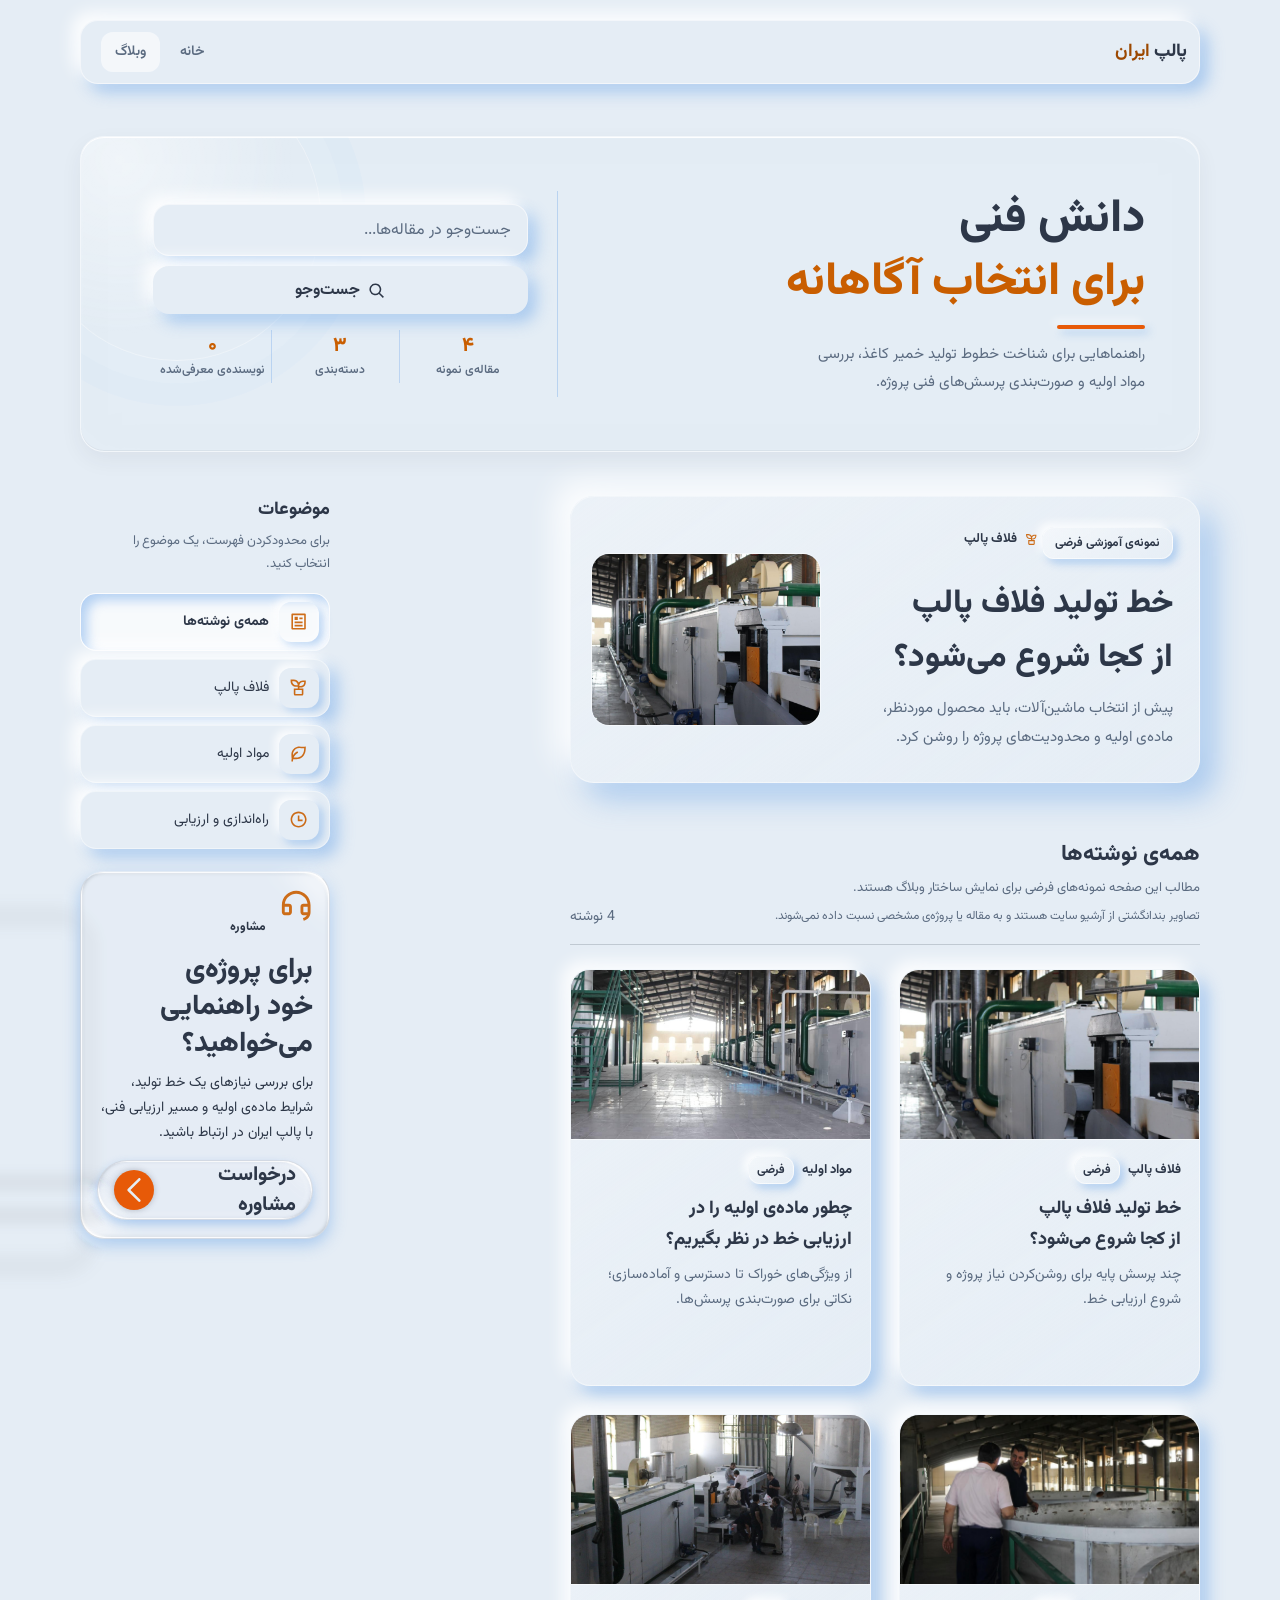
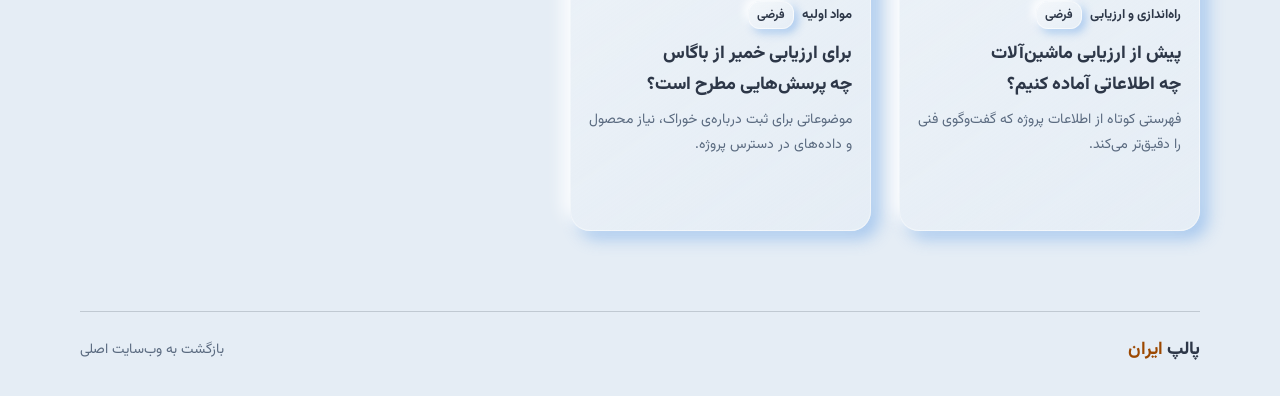
==== commit 234005e2: "feat(blog-hero): glass pane with halo, airy density Co-authored-by: arena-agent <297053741+arena-age" ====
--- a/blogs.html
+++ b/blogs.html
@@ -30,32 +30,33 @@
     <main class="blog-main" id="main-content">
         <div class="blog-shell">
           <section class="blog-hero" aria-labelledby="blog-title">
-            <div class="blog-hero-copy">
-              <div class="hero-lead">
-                <h1 id="blog-title"><span>دانش فنی</span><strong>برای انتخاب آگاهانه</strong></h1>
-                <div class="hero-rule" aria-hidden="true"></div>
-                <p class="hero-deck">راهنماهایی برای شناخت خطوط تولید خمیر کاغذ، بررسی مواد اولیه و صورت‌بندی پرسش‌های فنی پروژه.</p>
+              <span class="hero-glass" aria-hidden="true"></span>
+              <span class="hero-ring" aria-hidden="true"></span>
+              <div class="blog-hero-copy">
+                <div class="hero-lead">
+                  <h1 id="blog-title"><span>دانش فنی</span><strong>برای انتخاب آگاهانه</strong></h1>
+                  <div class="hero-rule" aria-hidden="true"></div>
+                  <p class="hero-deck">راهنماهایی برای شناخت خطوط تولید خمیر کاغذ، بررسی مواد اولیه و صورت‌بندی پرسش‌های فنی پروژه.</p>
+                </div>
+                <div class="hero-action">
+                  <search class="hero-well" aria-label="جست‌وجو در مقاله‌های نمونه">
+                    <form id="blog-search-form" action="blogs.html#articles" method="get">
+                      <label class="visually-hidden" for="article-search">جست‌وجوی عنوان، موضوع یا واژه‌ی کلیدی</label>
+                      <input id="article-search" name="q" type="search" placeholder="جست‌وجو در مقاله‌ها..." autocomplete="off" aria-controls="article-rows" />
+                      <button class="hero-search-submit" type="submit">
+                        <svg viewBox="0 0 24 24" aria-hidden="true"><path d="M10 2a8 8 0 1 0 4.9 14.32l5.39 5.39 1.42-1.42-5.39-5.39A8 8 0 0 0 10 2Zm0 2a6 6 0 1 1 0 12 6 6 0 0 1 0-12Z"/></svg>
+                        <span>جست‌وجو</span>
+                      </button>
+                    </form>
+                  </search>
+                  <ul class="hero-statbar" aria-label="آمار مقاله‌های نمونه">
+                    <li class="hero-stat"><strong>۴</strong><span>مقاله‌ی نمونه</span></li>
+                    <li class="hero-stat"><strong>۳</strong><span>دسته‌بندی</span></li>
+                    <li class="hero-stat"><strong>۰</strong><span>نویسنده‌ی معرفی‌شده</span></li>
+                  </ul>
+                </div>
               </div>
-              <div class="hero-action">
-                <search class="hero-well" aria-label="جست‌وجو در مقاله‌های نمونه">
-                  <form id="blog-search-form" action="blogs.html#articles" method="get">
-                    <label class="visually-hidden" for="article-search">جست‌وجوی عنوان، موضوع یا واژه‌ی کلیدی</label>
-                    <input id="article-search" name="q" type="search" placeholder="جست‌وجو در مقاله‌ها..." autocomplete="off" aria-controls="article-rows" />
-                    <button class="hero-search-submit" type="submit">
-                      <svg viewBox="0 0 24 24" aria-hidden="true"><path d="M10 2a8 8 0 1 0 4.9 14.32l5.39 5.39 1.42-1.42-5.39-5.39A8 8 0 0 0 10 2Zm0 2a6 6 0 1 1 0 12 6 6 0 0 1 0-12Z"/></svg>
-                      <span>جست‌وجو</span>
-                    </button>
-                  </form>
-                </search>
-                <ul class="hero-statbar" aria-label="آمار مقاله‌های نمونه">
-                  <li class="hero-stat"><strong>۴</strong><span>مقاله‌ی نمونه</span></li>
-                  <li class="hero-stat"><strong>۳</strong><span>دسته‌بندی</span></li>
-                  <li class="hero-stat"><strong>۰</strong><span>نویسنده‌ی معرفی‌شده</span></li>
-                </ul>
-              </div>
-            </div>
-          </section>
-
+            </section>
 
           <div class="blog-layout">
             <div class="blog-content-column">
@@ -168,11 +169,7 @@
                 <option value="materials">مواد اولیه</option>
                 <option value="planning">راه‌اندازی و ارزیابی</option>
               </select>
-              <!-- impeccable-variants-start dceb938c -->
-              <div data-impeccable-variants="dceb938c" data-impeccable-variant-count="4" style="display: contents">
-                <!-- Original -->
-                <div data-impeccable-variant="original">
-                  <section class="rail-note rail-cta" aria-labelledby="rail-cta-title">
+              <section class="rail-note rail-cta" aria-labelledby="rail-cta-title">
                     <span class="card-fx" aria-hidden="true"></span>
                     <svg class="rail-icon" viewBox="0 0 24 24" aria-hidden="true">
                       <path d="M22 17.0022C21.999 19.8731 19.9816 22.2726 17.2872 22.8616L16.6492 20.9476C17.8532 20.7511 18.8765 20.0171 19.4649 19H17C15.8954 19 15 18.1046 15 17V13C15 11.8954 15.8954 11 17 11H19.9381C19.446 7.05369 16.0796 4 12 4C7.92038 4 4.55399 7.05369 4.06189 11H7C8.10457 11 9 11.8954 9 13V17C9 18.1046 8.10457 19 7 19H4C2.89543 19 2 18.1046 2 17V12C2 6.47715 6.47715 2 12 2C17.5228 2 22 6.47715 22 12V12.9987V13V17V17.0013V17.0022ZM20 17V13H17V17H20ZM4 13V17H7V13H4Z"/>
@@ -191,206 +188,6 @@
                       </span>
                     </a>
                   </section>
-                </div>
-                <!-- Variants: insert below this line -->
-                <!-- Variant 1: نورِ کمتر — the filter and the glow come down -->
-                <div data-impeccable-variant="1">
-                  <section class="rail-note rail-cta" aria-labelledby="rail-cta-title">
-                    <span class="card-fx" aria-hidden="true"></span>
-                    <svg class="rail-icon" viewBox="0 0 24 24" aria-hidden="true">
-                      <path d="M22 17.0022C21.999 19.8731 19.9816 22.2726 17.2872 22.8616L16.6492 20.9476C17.8532 20.7511 18.8765 20.0171 19.4649 19H17C15.8954 19 15 18.1046 15 17V13C15 11.8954 15.8954 11 17 11H19.9381C19.446 7.05369 16.0796 4 12 4C7.92038 4 4.55399 7.05369 4.06189 11H7C8.10457 11 9 11.8954 9 13V17C9 18.1046 8.10457 19 7 19H4C2.89543 19 2 18.1046 2 17V12C2 6.47715 6.47715 2 12 2C17.5228 2 22 6.47715 22 12V12.9987V13V17V17.0013V17.0022ZM20 17V13H17V17H20ZM4 13V17H7V13H4Z"/>
-                    </svg>
-                    <span class="rail-kicker">مشاوره</span>
-                    <h3 id="rail-cta-title">برای پروژه‌ی خود راهنمایی می‌خواهید؟</h3>
-                    <p>برای بررسی نیازهای یک خط تولید، شرایط ماده‌ی اولیه و مسیر ارزیابی فنی، با پالپ ایران در ارتباط باشید.</p>
-                    <a class="glass-btn" href="index.html#footer-section">
-                      <span class="glass-fx" aria-hidden="true"></span>
-                      <span class="glass-ring" aria-hidden="true"></span>
-                      <span class="glass-text">درخواست مشاوره</span>
-                      <span class="glass-icon" aria-hidden="true">
-                        <svg viewBox="0 0 1024 1024" xmlns="http://www.w3.org/2000/svg">
-                          <path d="M779.180132 473.232045 322.354755 16.406668c-21.413706-21.413706-56.121182-21.413706-77.534887 0-21.413706 21.413706-21.413706 56.122205 0 77.534887l418.057421 418.057421L244.819868 930.057421c-21.413706 21.413706-21.413706 56.122205 0 77.534887 10.706853 10.706853 24.759917 16.059767 38.767955 16.059767s28.061103-5.353938 38.767955-16.059767L779.180132 550.767955C800.593837 529.35425 800.593837 494.64575 779.180132 473.232045z"/>
-                        </svg>
-                      </span>
-                    </a>
-                  </section>
-                </div>
-                <style data-impeccable-css="dceb938c">
-                @scope ([data-impeccable-variant="1"]) {
-                  /* The pane stays, its drama does not. contrast(3) is what makes the rim read as
-                     a wet edge; at 1.6 it still separates the glass from the page but stops
-                     crushing the blur into a hard line. The rim's alpha drops 0.78 to 0.45 and the
-                     sheen 0.90 to 0.42, so the corners stop sparkling. The drop goes from
-                     0 6px 16px to 0 3px 8px, and the four polished-edge insets lose their outer
-                     pair -- those two at 7px were doing most of the shouting.
-                     Contrast is untouched here: no text colour or size moves. */
-                  :scope .card-fx { filter: contrast(1.6); }
-                  :scope .card-fx::before {
-                    border-color: rgba(45,55,72,0.45);
-                    filter: blur(12px);
-                  }
-                  :scope .card-fx::after {
-                    background: linear-gradient(45deg,
-                      rgba(255,255,255,0.42) 0%, transparent 10%,
-                      transparent 90%, rgba(255,255,255,0.42) 100%);
-                    filter: blur(9px);
-                  }
-                  :scope .rail-note.rail-cta {
-                    border-color: rgba(45,55,72,0.08);
-                    box-shadow:
-                      inset 2px -2px 1px -1px rgba(255,255,255,0.85),
-                      inset -2px 2px 1px -1px rgba(255,255,255,0.85),
-                      inset 0 0 3px rgba(45,55,72,0.20),
-                      0 3px 8px var(--shadow-dark);
-                  }
-                  :scope .rail-icon { opacity: .78; }
-                }
-                </style>
-
-                <!-- Variant 2: نوعِ آرام‌تر — the headline steps back -->
-                <div data-impeccable-variant="2">
-                  <section class="rail-note rail-cta" aria-labelledby="rail-cta-title">
-                    <span class="card-fx" aria-hidden="true"></span>
-                    <svg class="rail-icon" viewBox="0 0 24 24" aria-hidden="true">
-                      <path d="M22 17.0022C21.999 19.8731 19.9816 22.2726 17.2872 22.8616L16.6492 20.9476C17.8532 20.7511 18.8765 20.0171 19.4649 19H17C15.8954 19 15 18.1046 15 17V13C15 11.8954 15.8954 11 17 11H19.9381C19.446 7.05369 16.0796 4 12 4C7.92038 4 4.55399 7.05369 4.06189 11H7C8.10457 11 9 11.8954 9 13V17C9 18.1046 8.10457 19 7 19H4C2.89543 19 2 18.1046 2 17V12C2 6.47715 6.47715 2 12 2C17.5228 2 22 6.47715 22 12V12.9987V13V17V17.0013V17.0022ZM20 17V13H17V17H20ZM4 13V17H7V13H4Z"/>
-                    </svg>
-                    <span class="rail-kicker">مشاوره</span>
-                    <h3 id="rail-cta-title">برای پروژه‌ی خود راهنمایی می‌خواهید؟</h3>
-                    <p>برای بررسی نیازهای یک خط تولید، شرایط ماده‌ی اولیه و مسیر ارزیابی فنی، با پالپ ایران در ارتباط باشید.</p>
-                    <a class="glass-btn" href="index.html#footer-section">
-                      <span class="glass-fx" aria-hidden="true"></span>
-                      <span class="glass-ring" aria-hidden="true"></span>
-                      <span class="glass-text">درخواست مشاوره</span>
-                      <span class="glass-icon" aria-hidden="true">
-                        <svg viewBox="0 0 1024 1024" xmlns="http://www.w3.org/2000/svg">
-                          <path d="M779.180132 473.232045 322.354755 16.406668c-21.413706-21.413706-56.121182-21.413706-77.534887 0-21.413706 21.413706-21.413706 56.122205 0 77.534887l418.057421 418.057421L244.819868 930.057421c-21.413706 21.413706-21.413706 56.122205 0 77.534887 10.706853 10.706853 24.759917 16.059767 38.767955 16.059767s28.061103-5.353938 38.767955-16.059767L779.180132 550.767955C800.593837 529.35425 800.593837 494.64575 779.180132 473.232045z"/>
-                        </svg>
-                      </span>
-                    </a>
-                  </section>
-                </div>
-                <style data-impeccable-css="dceb938c">
-                @scope ([data-impeccable-variant="2"]) {
-                  /* Only the type moves. The headline gives up two steps of size and one of
-                     weight, from --text-headline-sm/800 to --text-title/700, and takes the
-                     paragraph's 1.7 leading with it, which is the leading this card had before the
-                     bolder pass. The deck steps down to --text-sm. Weight 700 is already the
-                     page's other heading weight, and all three sizes are ramp tokens, so nothing
-                     new enters the system. Hierarchy survives: 1.375rem against a 0.8125rem deck
-                     is still a clear 1.7x jump. The pane and its contrast(3) are untouched, which
-                     is the point -- this variant tests whether the loudness was the type. */
-                  :scope .rail-cta h3 {
-                    font-size: var(--text-title);
-                    font-weight: 700;
-                    line-height: 1.7;
-                  }
-                  :scope .rail-cta p { font-size: var(--text-sm) !important; }
-                  :scope .rail-kicker { font-weight: 700; }
-                }
-                </style>
-
-                <!-- Variant 3: ورقه‌ی بی‌نقش — the effect layer switched off -->
-                <div data-impeccable-variant="3">
-                  <section class="rail-note rail-cta" aria-labelledby="rail-cta-title">
-                    <span class="card-fx" aria-hidden="true"></span>
-                    <svg class="rail-icon" viewBox="0 0 24 24" aria-hidden="true">
-                      <path d="M22 17.0022C21.999 19.8731 19.9816 22.2726 17.2872 22.8616L16.6492 20.9476C17.8532 20.7511 18.8765 20.0171 19.4649 19H17C15.8954 19 15 18.1046 15 17V13C15 11.8954 15.8954 11 17 11H19.9381C19.446 7.05369 16.0796 4 12 4C7.92038 4 4.55399 7.05369 4.06189 11H7C8.10457 11 9 11.8954 9 13V17C9 18.1046 8.10457 19 7 19H4C2.89543 19 2 18.1046 2 17V12C2 6.47715 6.47715 2 12 2C17.5228 2 22 6.47715 22 12V12.9987V13V17V17.0013V17.0022ZM20 17V13H17V17H20ZM4 13V17H7V13H4Z"/>
-                    </svg>
-                    <span class="rail-kicker">مشاوره</span>
-                    <h3 id="rail-cta-title">برای پروژه‌ی خود راهنمایی می‌خواهید؟</h3>
-                    <p>برای بررسی نیازهای یک خط تولید، شرایط ماده‌ی اولیه و مسیر ارزیابی فنی، با پالپ ایران در ارتباط باشید.</p>
-                    <a class="glass-btn" href="index.html#footer-section">
-                      <span class="glass-fx" aria-hidden="true"></span>
-                      <span class="glass-ring" aria-hidden="true"></span>
-                      <span class="glass-text">درخواست مشاوره</span>
-                      <span class="glass-icon" aria-hidden="true">
-                        <svg viewBox="0 0 1024 1024" xmlns="http://www.w3.org/2000/svg">
-                          <path d="M779.180132 473.232045 322.354755 16.406668c-21.413706-21.413706-56.121182-21.413706-77.534887 0-21.413706 21.413706-21.413706 56.122205 0 77.534887l418.057421 418.057421L244.819868 930.057421c-21.413706 21.413706-21.413706 56.122205 0 77.534887 10.706853 10.706853 24.759917 16.059767 38.767955 16.059767s28.061103-5.353938 38.767955-16.059767L779.180132 550.767955C800.593837 529.35425 800.593837 494.64575 779.180132 473.232045z"/>
-                        </svg>
-                      </span>
-                    </a>
-                  </section>
-                </div>
-                <style data-impeccable-css="dceb938c">
-                @scope ([data-impeccable-variant="3"]) {
-                  /* The most literal cut: the fx layer is removed entirely, so contrast(3), the
-                     rim and the sheen all go at once, and what is left is the pane's own edge --
-                     one hairline border and two thin white insets. This is the flattest of the
-                     four and the one to pick if the glass turned out to be more than this card
-                     wanted. The span stays in the markup with display:none rather than being
-                     deleted, so accepting this is still a CSS-only change and the layer can come
-                     back. The kicker loses its accent tint and goes to the secondary colour; at
-                     --text-xs that is #5b6b80 on the pane, which measures 4.6:1 against --bg and
-                     stays AA. */
-                  :scope .card-fx { display: none; }
-                  :scope .rail-note.rail-cta {
-                    border-color: rgba(45,55,72,0.09);
-                    background: rgba(255,255,255,0.34);
-                    box-shadow:
-                      inset 0 1px 0 rgba(255,255,255,0.75),
-                      inset 0 -1px 0 rgba(45,55,72,0.06),
-                      0 1px 2px rgba(45,55,72,0.05);
-                  }
-                  :scope .rail-kicker { color: var(--text-secondary); font-weight: 700; }
-                  :scope .rail-icon { fill: var(--accent-darken); opacity: .7; }
-                }
-                </style>
-
-                <!-- Variant 4: هوای بیشتر — density down, air up -->
-                <div data-impeccable-variant="4">
-                  <section class="rail-note rail-cta" aria-labelledby="rail-cta-title">
-                    <span class="card-fx" aria-hidden="true"></span>
-                    <svg class="rail-icon" viewBox="0 0 24 24" aria-hidden="true">
-                      <path d="M22 17.0022C21.999 19.8731 19.9816 22.2726 17.2872 22.8616L16.6492 20.9476C17.8532 20.7511 18.8765 20.0171 19.4649 19H17C15.8954 19 15 18.1046 15 17V13C15 11.8954 15.8954 11 17 11H19.9381C19.446 7.05369 16.0796 4 12 4C7.92038 4 4.55399 7.05369 4.06189 11H7C8.10457 11 9 11.8954 9 13V17C9 18.1046 8.10457 19 7 19H4C2.89543 19 2 18.1046 2 17V12C2 6.47715 6.47715 2 12 2C17.5228 2 22 6.47715 22 12V12.9987V13V17V17.0013V17.0022ZM20 17V13H17V17H20ZM4 13V17H7V13H4Z"/>
-                    </svg>
-                    <span class="rail-kicker">مشاوره</span>
-                    <h3 id="rail-cta-title">برای پروژه‌ی خود راهنمایی می‌خواهید؟</h3>
-                    <p>برای بررسی نیازهای یک خط تولید، شرایط ماده‌ی اولیه و مسیر ارزیابی فنی، با پالپ ایران در ارتباط باشید.</p>
-                    <a class="glass-btn" href="index.html#footer-section">
-                      <span class="glass-fx" aria-hidden="true"></span>
-                      <span class="glass-ring" aria-hidden="true"></span>
-                      <span class="glass-text">درخواست مشاوره</span>
-                      <span class="glass-icon" aria-hidden="true">
-                        <svg viewBox="0 0 1024 1024" xmlns="http://www.w3.org/2000/svg">
-                          <path d="M779.180132 473.232045 322.354755 16.406668c-21.413706-21.413706-56.121182-21.413706-77.534887 0-21.413706 21.413706-21.413706 56.122205 0 77.534887l418.057421 418.057421L244.819868 930.057421c-21.413706 21.413706-21.413706 56.122205 0 77.534887 10.706853 10.706853 24.759917 16.059767 38.767955 16.059767s28.061103-5.353938 38.767955-16.059767L779.180132 550.767955C800.593837 529.35425 800.593837 494.64575 779.180132 473.232045z"/>
-                        </svg>
-                      </span>
-                    </a>
-                  </section>
-                </div>
-                <style data-impeccable-css="dceb938c">
-                @scope ([data-impeccable-variant="4"]) {
-                  /* Quiets the card by giving it room instead of taking things away. Padding goes
-                     out one step on all three sides, the headline steps back one notch to
-                     --text-headline-sm at 700 with the looser 1.7 leading, the deck drops to
-                     --text-sm at 1.95, and the drop shadow flattens to 0 2px 6px. The pane and
-                     its contrast(3) stay exactly as they are: this variant's claim is that the
-                     card read loud because it was dense, not because it was decorated.
-                     --text-md, --text-sm, --sp-9, --sp-10 and --sp-11 are all ramp tokens. */
-                  :scope .rail-note.rail-cta {
-                    padding: var(--sp-10) var(--sp-10) var(--sp-11);
-                    box-shadow:
-                      inset 2px -2px 1px -1px rgba(255,255,255,0.90),
-                      inset -2px 2px 1px -1px rgba(255,255,255,0.90),
-                      inset 0 0 4px rgba(45,55,72,0.22),
-                      0 2px 6px var(--shadow-dark);
-                  }
-                  :scope .rail-cta h3 {
-                    margin-block-start: var(--sp-7);
-                    font-weight: 700;
-                    line-height: 1.7;
-                  }
-                  :scope .rail-cta p {
-                    margin-block-start: var(--sp-5);
-                    font-size: var(--text-sm) !important;
-                    line-height: 1.95;
-                  }
-                  :scope .rail-icon { margin-block-end: var(--sp-5); opacity: .8; }
-                }
-                </style>
-
-              </div>
-              <!-- impeccable-variants-end dceb938c -->
             </aside>
           </div>
         </div>
@@ -401,8 +198,5 @@
       <a class="blog-brand" href="index.html"><span>پالپ</span><strong>ایران</strong></a>
       <a href="index.html">بازگشت به وب‌سایت اصلی</a>
     </footer>
-  <!-- impeccable-live-start -->
-<script src="http://localhost:8401/live.js?token=1b678d56-64a0-4909-ba4d-4da8f856b64a"></script>
-<!-- impeccable-live-end -->
-</body>
+  </body>
 </html>
--- a/css/blog.css
+++ b/css/blog.css
@@ -682,24 +682,48 @@
   min-height: 0;
   align-items: start;
   margin-block-end: var(--sp-22);
-  padding: clamp(1.4rem, 4vw, 3rem);
+  padding: clamp(1.8rem, 5vw, 3.4rem);
   overflow: hidden;
-  border: 1px solid rgba(255, 255, 255, 0.45);
+  border: 1px solid rgba(255, 255, 255, 0.5);
   border-radius: var(--radius);
-  background: linear-gradient(135deg, rgba(255, 255, 255, 0.35), rgba(229, 237, 245, 0.8));
-  box-shadow: var(--hero);
-}
-
-.blog-hero::after {
+  background: rgba(229, 237, 245, 0.22);
+  box-shadow:
+    inset 0 1px 0 rgba(255, 255, 255, 0.9),
+    inset 0 -1px 0 rgba(45, 55, 72, 0.06),
+    0 8px 22px rgba(45, 55, 72, 0.06);
+}
+
+.blog-hero::after { display: none; }
+
+.hero-glass {
   position: absolute;
-  inset-inline-end: -4rem;
-  inset-block-start: -6rem;
-  width: 20rem;
+  inset: 0;
+  border-radius: inherit;
+  pointer-events: none;
+  filter: contrast(1.9);
+  opacity: 0.70;
+}
+
+.hero-glass::before {
+  content: "";
+  position: absolute;
+  inset: 14px;
+  border: 1px solid rgba(45, 55, 72, 0.30);
+  border-radius: calc(var(--radius) - 12px);
+  filter: blur(16px);
+}
+
+.hero-ring {
+  position: absolute;
+  inset-inline-end: -3rem;
+  inset-block-start: -4rem;
+  width: 18rem;
   aspect-ratio: 1;
-  border: 1px solid rgba(255, 255, 255, 0.42);
   border-radius: 50%;
-  box-shadow: 0 0 0 1.4rem rgba(255, 255, 255, 0.12), 0 0 0 2.8rem rgba(95, 157, 231, 0.05);
-  content: "";
+  border: 1px solid rgba(255, 255, 255, 0.38);
+  background: radial-gradient(circle at 30% 30%, rgba(255, 255, 255, 0.55), transparent 62%);
+  box-shadow: 0 0 0 1.4rem rgba(255, 255, 255, 0.08), 0 0 0 2.8rem rgba(95, 157, 231, 0.035);
+  opacity: 0.85;
   pointer-events: none;
 }
 
@@ -708,7 +732,7 @@
   z-index: 1;
   display: grid;
   grid-template-columns: minmax(0, 1.15fr) minmax(15rem, 0.85fr);
-  gap: clamp(1.4rem, 3.4vw, 2.8rem) clamp(1.2rem, 3vw, 2.4rem);
+  gap: clamp(1.8rem, 3.8vw, 3.2rem) clamp(1.2rem, 3vw, 2.4rem);
   justify-items: start;
   max-width: 62rem;
   margin-inline: 0;
@@ -735,9 +759,9 @@
   display: grid;
   gap: 0.08em;
   margin: 0;
-  font-size: clamp(2rem, 3.2vw, 3.2rem);
+  font-size: clamp(2.1rem, 3.6vw, 3.4rem);
   font-weight: 800;
-  line-height: 1.32;
+  line-height: 1.28;
 }
 
 .blog-hero h1 span {
@@ -759,11 +783,11 @@
 }
 
 .hero-deck {
-  max-width: 42ch;
-  margin: 0;
-  color: var(--text-secondary);
-  font-size: var(--text-base);
-  line-height: 1.95;
+  max-width: 44ch;
+  margin: 0;
+  color: var(--text-secondary);
+  font-size: var(--text-lead);
+  line-height: 1.85;
 }
 
 .hero-well {
